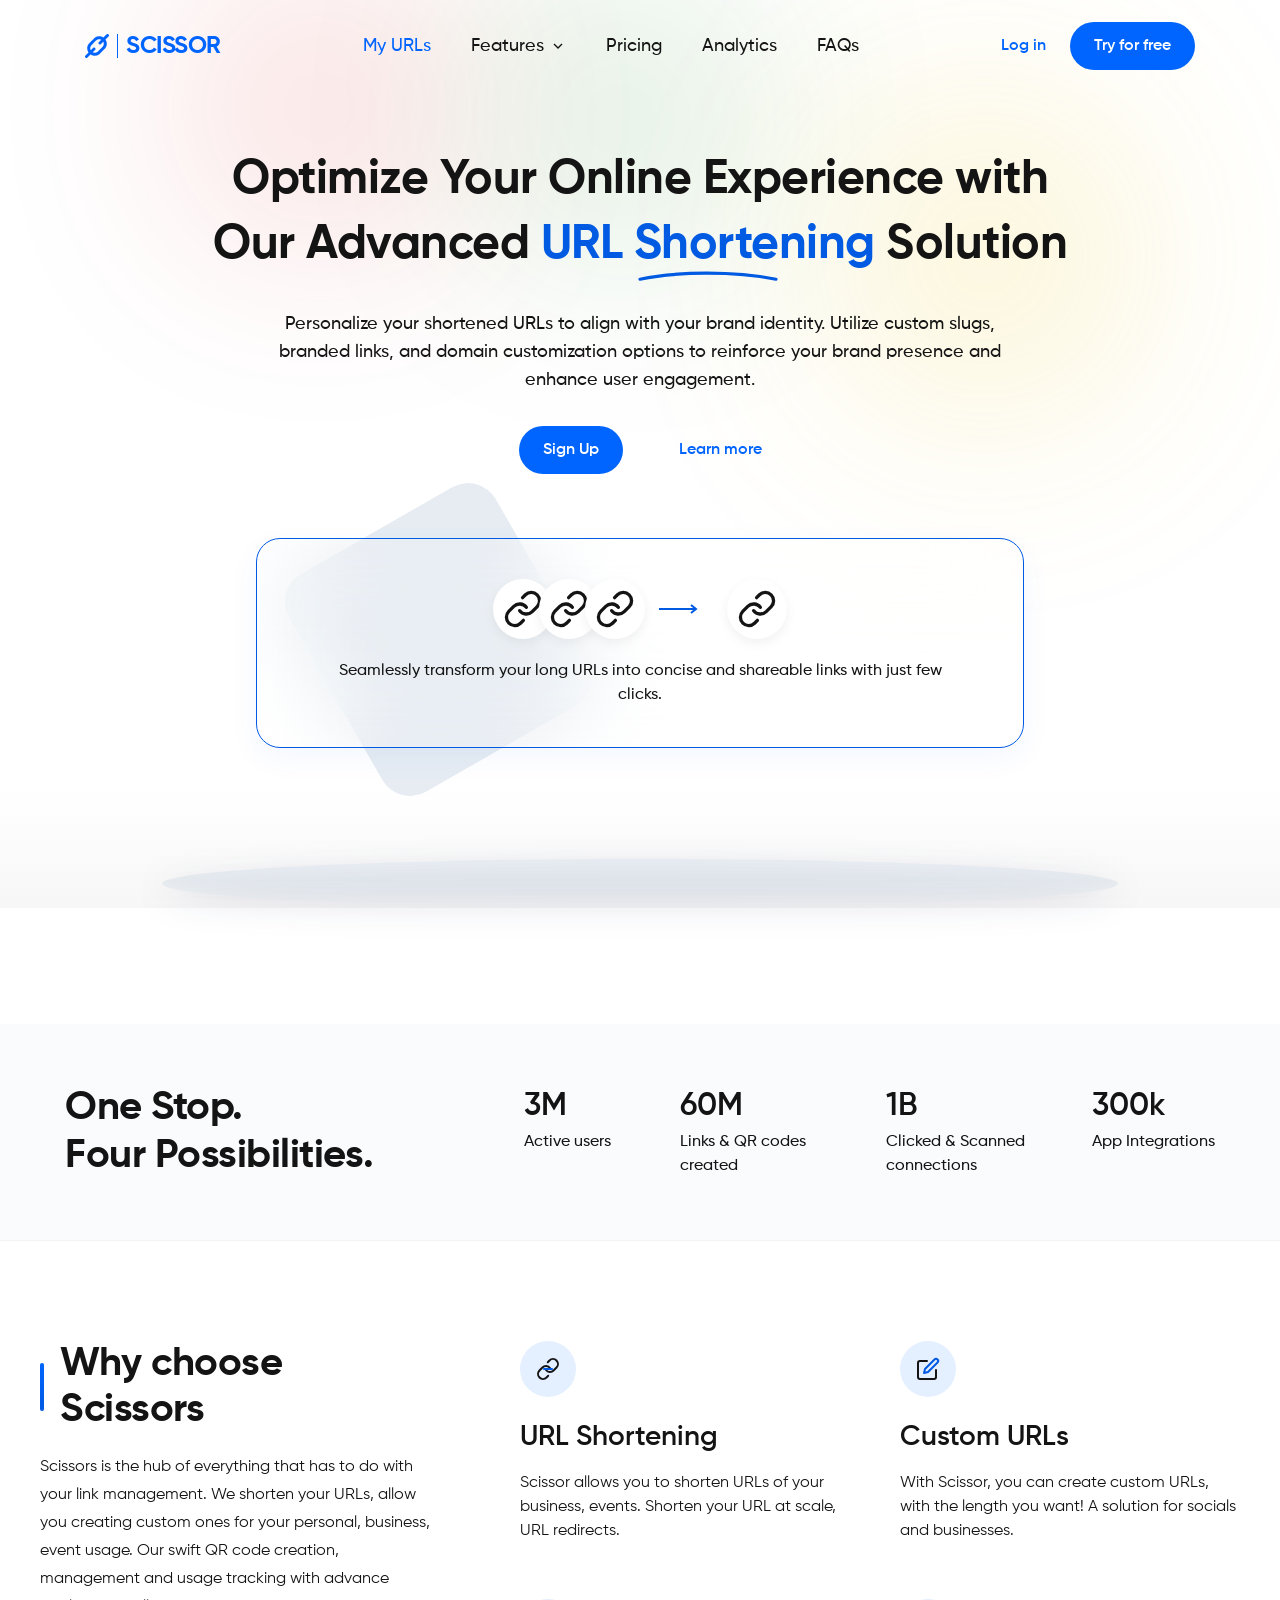
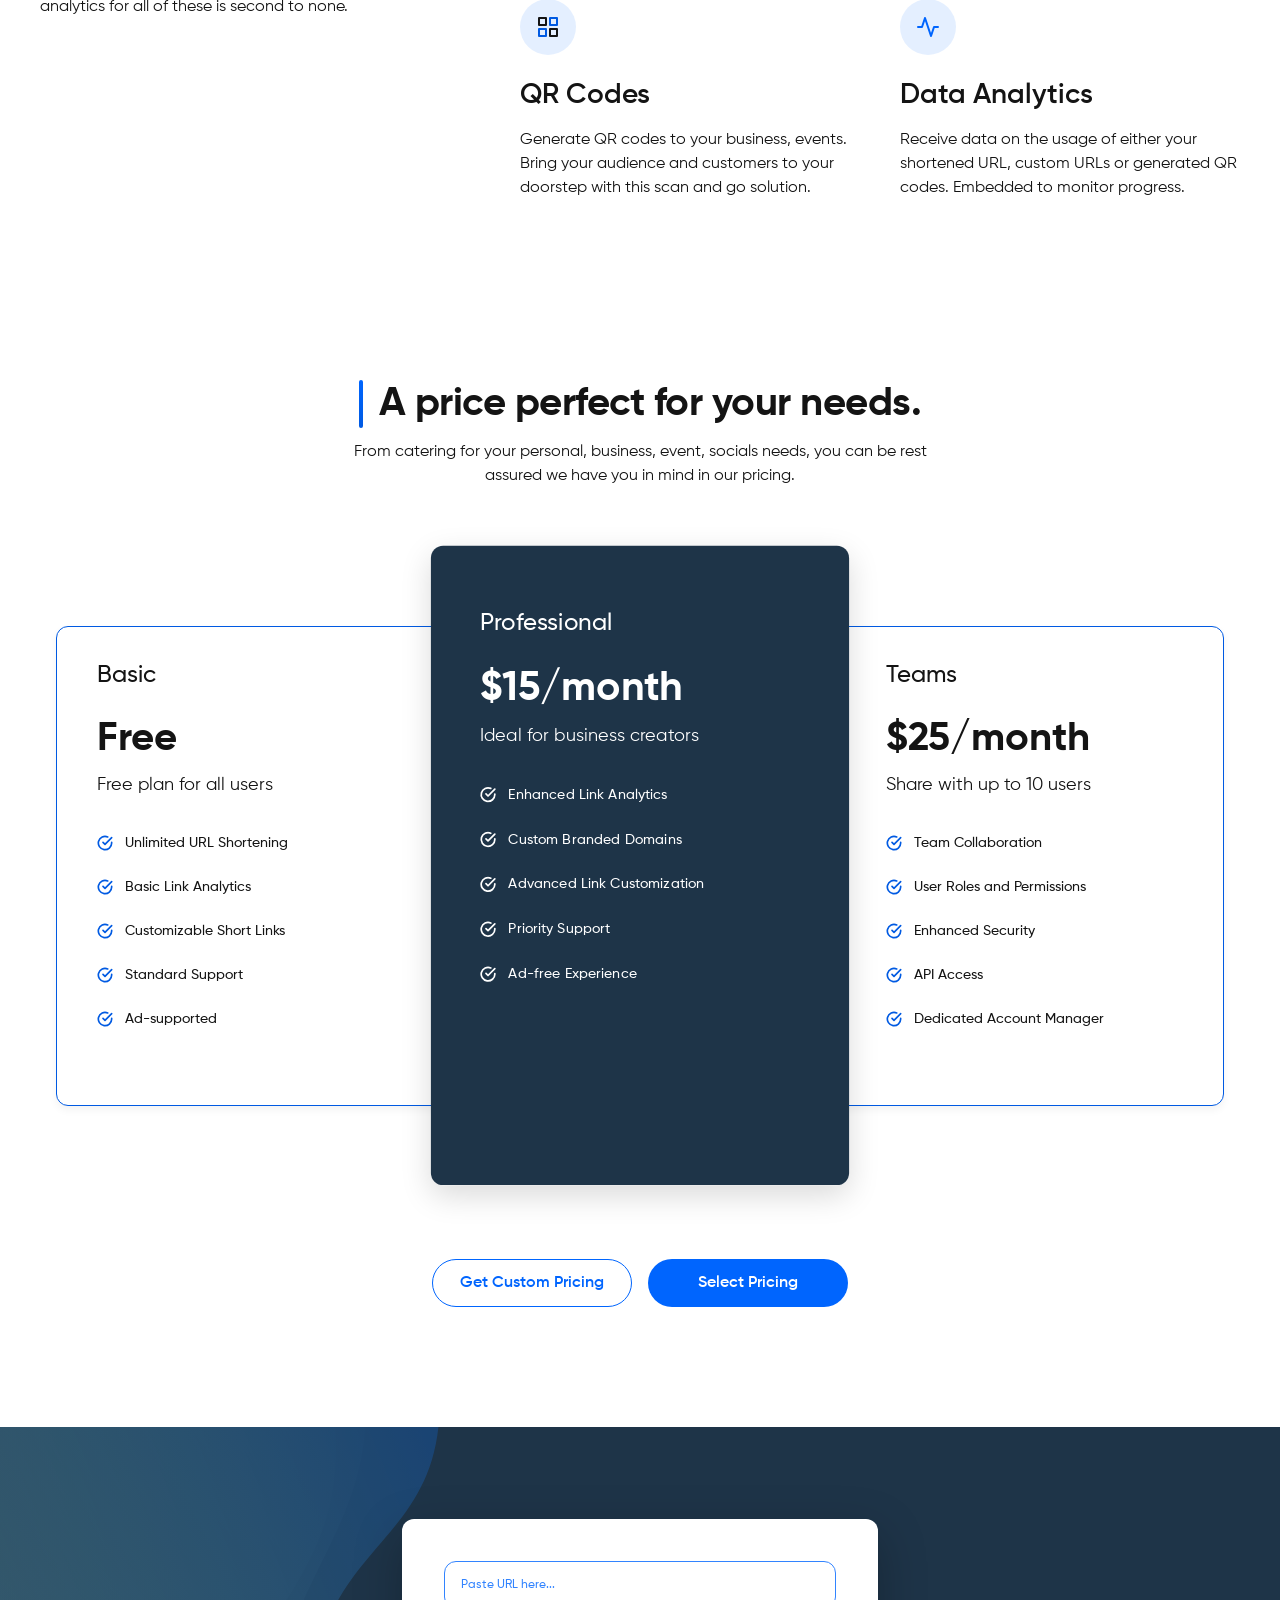
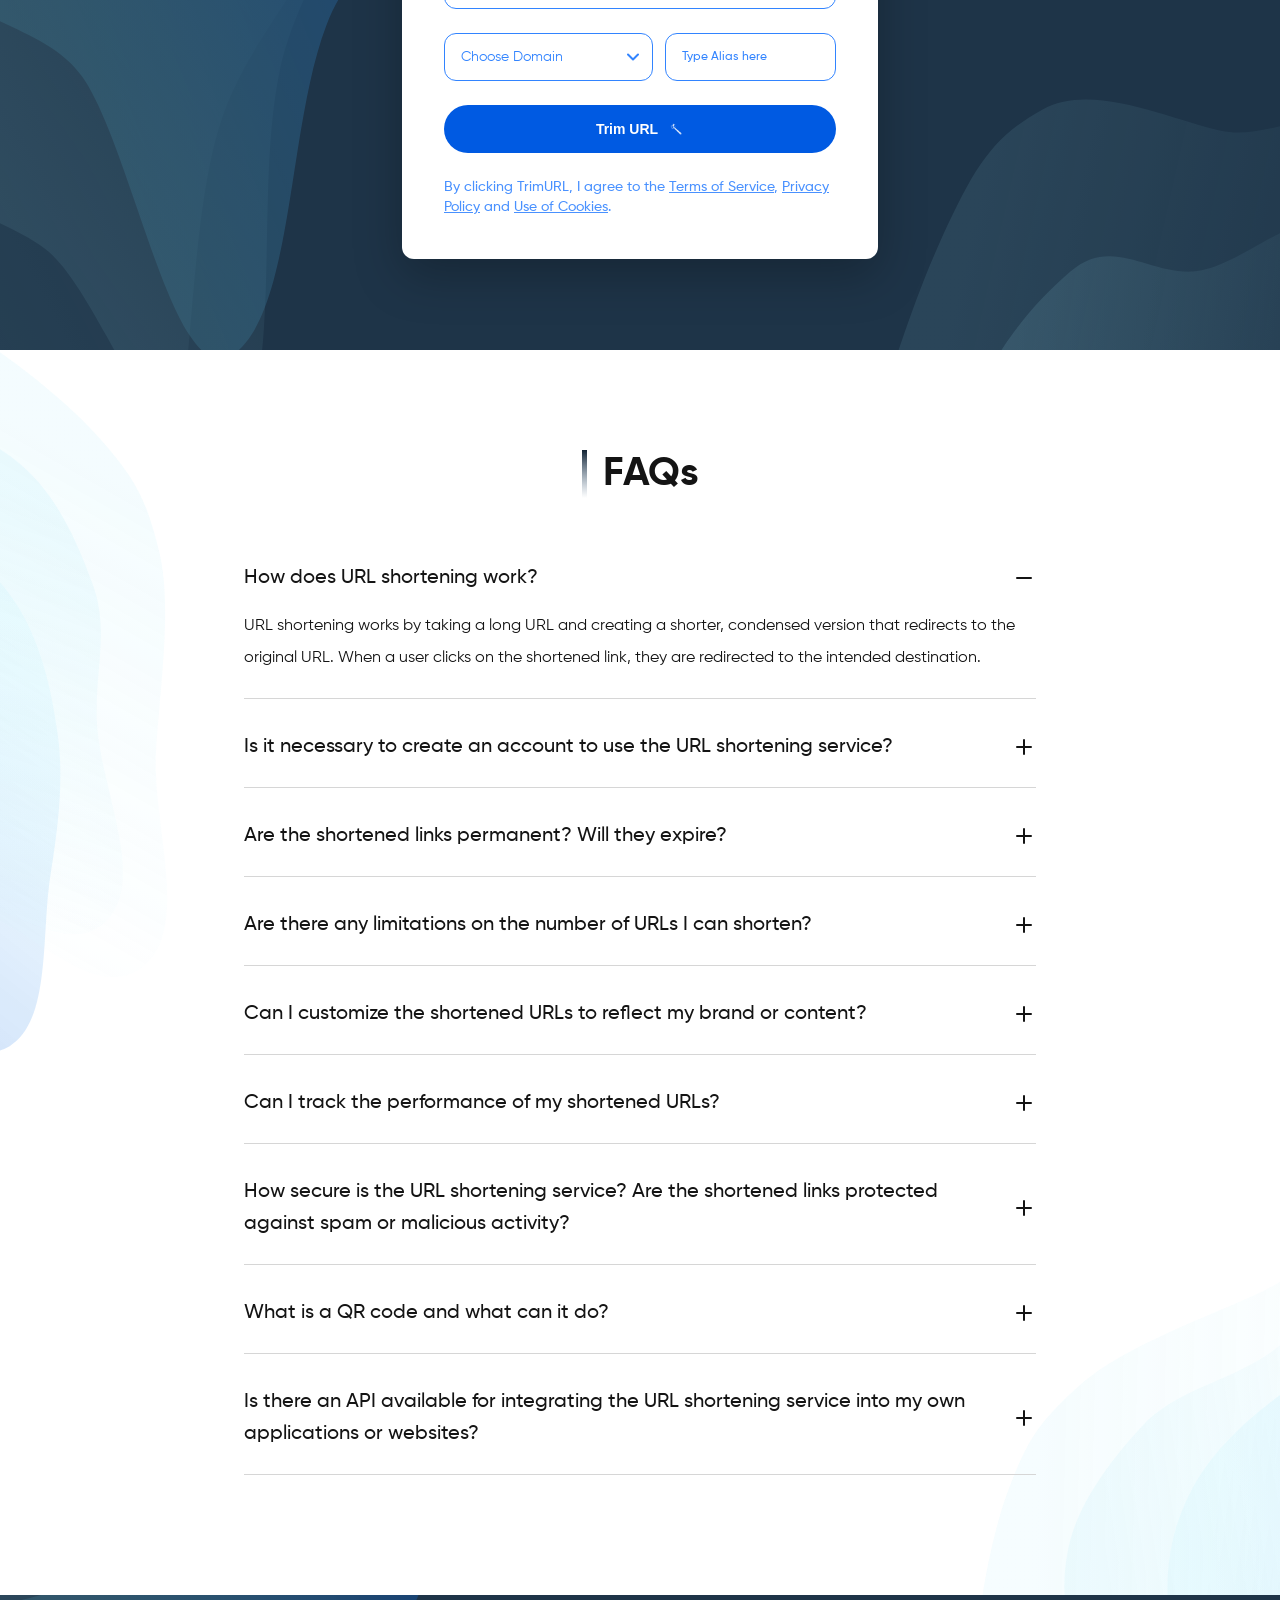
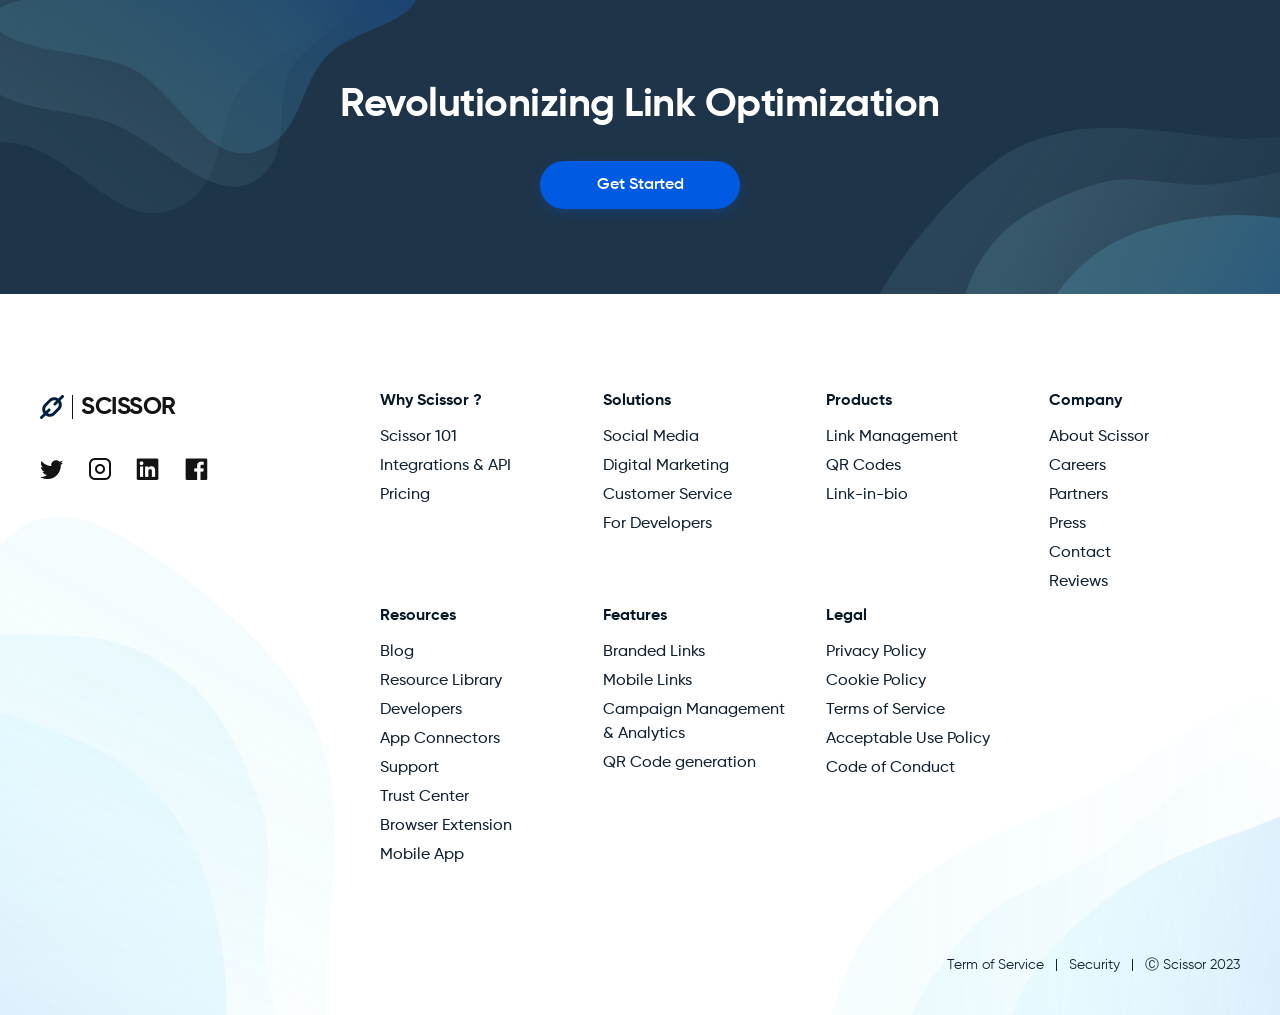
==== school_of_engineering/fullstack_Ai/monthTwo/Assessment/scissors-landing-page/index.html @ cbabef8a "feat(header): replace header logo svg with header-logo.png asset" ====
<!DOCTYPE html>
<html lang="en">
<head>
    <meta charset="UTF-8">
    <meta name="viewport" content="width=device-width, initial-scale=1.0">
    <title>Scissor - URL Shortening Solution</title>
    <link rel="stylesheet" href="style.css">
</head>
<body>

    <!-- Hero Section -->
    <section class="hero-section">
        <!-- Aurora Background Glows -->
        <div class="aurora-container" aria-hidden="true">
            <div class="aurora-glow aurora-red"></div>
            <div class="aurora-glow aurora-green"></div>
            <div class="aurora-glow aurora-yellow"></div>
        </div>

        <!-- Header / Navigation -->
        <header class="navbar">
            <a href="#" class="logo">
                <img src="assets/image/hero/header-logo.png" alt="Scissor logo" class="header-logo-img" width="24" height="24">
                <span class="logo-divider"></span>
                <span class="logo-text">SCISSOR</span>
            </a>

            <nav class="nav-links">
                <ul>
                    <li><a href="#urls" class="active">My URLs</a></li>
                    <li>
                        <a href="#features" class="has-dropdown">
                            Features
                            <svg class="chevron-icon" width="16" height="16" viewBox="0 0 24 24" fill="none" stroke="currentColor" stroke-width="2">
                                <polyline points="6 9 12 15 18 9"></polyline>
                            </svg>
                        </a>
                    </li>
                    <li><a href="#pricing">Pricing</a></li>
                    <li><a href="#analytics">Analytics</a></li>
                    <li><a href="#faqs">FAQs</a></li>
                </ul>
            </nav>

            <div class="auth-buttons">
                <a href="#" class="login-btn">Log in</a>
                <a href="#" class="btn primary-btn">Try for free</a>
            </div>
        </header>

        <!-- Main Hero Intro -->
        <div class="hero-content">
            <h1 class="hero-title">
                Optimize Your Online Experience with Our Advanced <span class="highlight-text">URL Shortening<svg class="underline-vector" viewBox="0 0 174 20" fill="none"><path d="M2 14C50 4 120 4 172 14" stroke="#005AE2" stroke-width="4" stroke-linecap="round"/></svg></span> Solution
            </h1>
            
            <p class="hero-description">
                Personalize your shortened URLs to align with your brand identity. Utilize custom slugs, branded links, and domain customization options to reinforce your brand presence and enhance user engagement.
            </p>

            <div class="hero-actions">
                <a href="#" class="btn primary-btn">Sign Up</a>
                <a href="#" class="link-btn">Learn more</a>
            </div>
        </div>

        <!-- Hero Graphic & Glass Card Container -->
        <div class="hero-visual-wrapper">
            <!-- Decorative Back Vector -->
            <div class="hero-vector-bg" aria-hidden="true"></div>

            <!-- Glassmorphism Card (Frame 29546) -->
            <div class="glass-card">
                <div class="card-chain-visual">
                    <!-- Overlapping Chain Links -->
                    <div class="link-icons-group">
                        <span class="link-icon">
                            <svg width="40" height="40" viewBox="0 0 24 24" fill="none" stroke="#141414" stroke-width="2" stroke-linecap="round" stroke-linejoin="round">
                                <path d="M10 13a5 5 0 0 0 7.54.54l3-3a5 5 0 0 0-7.07-7.07l-1.72 1.71"></path>
                                <path d="M14 11a5 5 0 0 0-7.54-.54l-3 3a5 5 0 0 0 7.07 7.07l1.71-1.71"></path>
                            </svg>
                        </span>
                        <span class="link-icon">
                            <svg width="40" height="40" viewBox="0 0 24 24" fill="none" stroke="#141414" stroke-width="2" stroke-linecap="round" stroke-linejoin="round">
                                <path d="M10 13a5 5 0 0 0 7.54.54l3-3a5 5 0 0 0-7.07-7.07l-1.72 1.71"></path>
                                <path d="M14 11a5 5 0 0 0-7.54-.54l-3 3a5 5 0 0 0 7.07 7.07l1.71-1.71"></path>
                            </svg>
                        </span>
                        <span class="link-icon">
                            <svg width="40" height="40" viewBox="0 0 24 24" fill="none" stroke="#141414" stroke-width="2" stroke-linecap="round" stroke-linejoin="round">
                                <path d="M10 13a5 5 0 0 0 7.54.54l3-3a5 5 0 0 0-7.07-7.07l-1.72 1.71"></path>
                                <path d="M14 11a5 5 0 0 0-7.54-.54l-3 3a5 5 0 0 0 7.07 7.07l1.71-1.71"></path>
                            </svg>
                        </span>
                    </div>

                    <!-- Transformation Line (Line 7) -->
                    <div class="chain-arrow">
                        <svg width="40" height="12" viewBox="0 0 40 12" fill="none">
                            <line x1="0" y1="6" x2="36" y2="6" stroke="#005AE2" stroke-width="2"/>
                            <polyline points="32 2 37 6 32 10" stroke="#005AE2" stroke-width="2" fill="none"/>
                        </svg>
                    </div>

                    <!-- Result Short Link -->
                    <span class="link-icon link-icon-end">
                        <svg width="40" height="40" viewBox="0 0 24 24" fill="none" stroke="#141414" stroke-width="2" stroke-linecap="round" stroke-linejoin="round">
                            <path d="M10 13a5 5 0 0 0 7.54.54l3-3a5 5 0 0 0-7.07-7.07l-1.72 1.71"></path>
                            <path d="M14 11a5 5 0 0 0-7.54-.54l-3 3a5 5 0 0 0 7.07 7.07l1.71-1.71"></path>
                        </svg>
                    </span>
                </div>

                <p class="glass-card-caption">
                    Seamlessly transform your long URLs into concise and shareable links with just few clicks.
                </p>
            </div>

            <!-- Pedestal / Shadow Base (Group 3 / Rectangle 9 & Ellipse 1) -->
            <div class="hero-pedestal">
                <div class="pedestal-ellipse"></div>
            </div>
        </div>
    </section>

    <!-- Stats / Possibilities Section -->
    <section class="stats-section">
        <div class="stats-container">
            <div class="stats-heading">
                <h2>One Stop.<br>Four <span class="highlight-possibilities">Possibilities</span>.</h2>
            </div>

            <div class="stats-grid">
                <div class="stat-item">
                    <span class="stat-number">3M</span>
                    <span class="stat-label">Active users</span>
                </div>
                <div class="stat-item">
                    <span class="stat-number">60M</span>
                    <span class="stat-label">Links & QR codes created</span>
                </div>
                <div class="stat-item">
                    <span class="stat-number">1B</span>
                    <span class="stat-label">Clicked & Scanned connections</span>
                </div>
                <div class="stat-item">
                    <span class="stat-number">300k</span>
                    <span class="stat-label">App Integrations</span>
                </div>
            </div>
        </div>
    </section>

    <!-- Why Choose Scissors Section -->
    <section class="why-section" id="features">
        <div class="why-container">
            <!-- Left Info Column -->
            <div class="why-intro">
                <div class="why-title-wrapper">
                    <div class="accent-line" aria-hidden="true"></div>
                    <h2>Why choose <span class="highlight-scissor">Scissors</span></h2>
                </div>
                <p class="why-description">
                    Scissors is the hub of everything that has to do with your link management. We shorten your URLs, allow you creating custom ones for your personal, business, event usage. Our swift QR code creation, management and usage tracking with advance analytics for all of these is second to none.
                </p>
            </div>

            <!-- Right Features Grid (2x2) -->
            <div class="features-grid">
                <!-- Feature 1: URL Shortening -->
                <div class="feature-card">
                    <div class="feature-icon-bubble">
                        <svg width="24" height="24" viewBox="0 0 24 24" fill="none" stroke="currentColor" stroke-width="2" stroke-linecap="round" stroke-linejoin="round">
                            <path d="M10 13a5 5 0 0 0 7.54.54l3-3a5 5 0 0 0-7.07-7.07l-1.72 1.71" stroke="#141414"></path>
                            <path d="M14 11a5 5 0 0 0-7.54-.54l-3 3a5 5 0 0 0 7.07 7.07l1.71-1.71" stroke="#141414"></path>
                            <line x1="8" y1="12" x2="16" y2="12" stroke="#005AE2"></line>
                        </svg>
                    </div>
                    <h3>URL Shortening</h3>
                    <p>Scissor allows you to shorten URLs of your business, events. Shorten your URL at scale, URL redirects.</p>
                </div>

                <!-- Feature 2: Custom URLs -->
                <div class="feature-card">
                    <div class="feature-icon-bubble">
                        <svg width="24" height="24" viewBox="0 0 24 24" fill="none" stroke="currentColor" stroke-width="2" stroke-linecap="round" stroke-linejoin="round">
                            <path d="M11 4H4a2 2 0 0 0-2 2v14a2 2 0 0 0 2 2h14a2 2 0 0 0 2-2v-7" stroke="#141414"></path>
                            <path d="M18.5 2.5a2.121 2.121 0 0 1 3 3L12 15l-4 1 1-4 9.5-9.5z" stroke="#005AE2"></path>
                        </svg>
                    </div>
                    <h3>Custom URLs</h3>
                    <p>With Scissor, you can create custom URLs, with the length you want! A solution for socials and businesses.</p>
                </div>

                <!-- Feature 3: QR Codes -->
                <div class="feature-card">
                    <div class="feature-icon-bubble">
                        <svg width="24" height="24" viewBox="0 0 24 24" fill="none" stroke-width="2" stroke-linecap="round" stroke-linejoin="round">
                            <rect x="3" y="3" width="7" height="7" stroke="#141414"></rect>
                            <rect x="14" y="3" width="7" height="7" stroke="#005AE2"></rect>
                            <rect x="14" y="14" width="7" height="7" stroke="#141414"></rect>
                            <rect x="3" y="14" width="7" height="7" stroke="#005AE2"></rect>
                        </svg>
                    </div>
                    <h3>QR Codes</h3>
                    <p>Generate QR codes to your business, events. Bring your audience and customers to your doorstep with this scan and go solution.</p>
                </div>

                <!-- Feature 4: Data Analytics -->
                <div class="feature-card">
                    <div class="feature-icon-bubble">
                        <svg width="24" height="24" viewBox="0 0 24 24" fill="none" stroke="#0065FE" stroke-width="2" stroke-linecap="round" stroke-linejoin="round">
                            <polyline points="22 12 18 12 15 21 9 3 6 12 2 12"></polyline>
                        </svg>
                    </div>
                    <h3>Data Analytics</h3>
                    <p>Receive data on the usage of either your shortened URL, custom URLs or generated QR codes. Embedded to monitor progress.</p>
                </div>
            </div>
        </div>
    </section>

    <!-- Pricing Section -->
    <section class="pricing-section" id="pricing">
        <div class="pricing-header">
            <div class="pricing-title-wrapper">
                <div class="accent-line" aria-hidden="true"></div>
                <h2>A price perfect for your needs.</h2>
            </div>
            <p class="pricing-subtitle">
                From catering for your personal, business, event, socials needs, you can be rest assured we have you in mind in our pricing.
            </p>
        </div>

        <div class="pricing-cards-container">
            <!-- Card 1: Basic -->
            <div class="pricing-card card-basic">
                <h3 class="plan-name">Basic</h3>
                <div class="plan-pricing">
                    <span class="plan-price">Free</span>
                    <span class="plan-target">Free plan for all users</span>
                </div>
                <ul class="plan-features">
                    <li>
                        <svg class="check-icon" width="16" height="16" viewBox="0 0 24 24" fill="none" stroke="#005AE2" stroke-width="2.5" stroke-linecap="round" stroke-linejoin="round"><path d="M22 11.08V12a10 10 0 1 1-5.93-9.14"></path><polyline points="22 4 12 14.01 9 11.01"></polyline></svg>
                        <span>Unlimited URL Shortening</span>
                    </li>
                    <li>
                        <svg class="check-icon" width="16" height="16" viewBox="0 0 24 24" fill="none" stroke="#005AE2" stroke-width="2.5" stroke-linecap="round" stroke-linejoin="round"><path d="M22 11.08V12a10 10 0 1 1-5.93-9.14"></path><polyline points="22 4 12 14.01 9 11.01"></polyline></svg>
                        <span>Basic Link Analytics</span>
                    </li>
                    <li>
                        <svg class="check-icon" width="16" height="16" viewBox="0 0 24 24" fill="none" stroke="#005AE2" stroke-width="2.5" stroke-linecap="round" stroke-linejoin="round"><path d="M22 11.08V12a10 10 0 1 1-5.93-9.14"></path><polyline points="22 4 12 14.01 9 11.01"></polyline></svg>
                        <span>Customizable Short Links</span>
                    </li>
                    <li>
                        <svg class="check-icon" width="16" height="16" viewBox="0 0 24 24" fill="none" stroke="#005AE2" stroke-width="2.5" stroke-linecap="round" stroke-linejoin="round"><path d="M22 11.08V12a10 10 0 1 1-5.93-9.14"></path><polyline points="22 4 12 14.01 9 11.01"></polyline></svg>
                        <span>Standard Support</span>
                    </li>
                    <li>
                        <svg class="check-icon" width="16" height="16" viewBox="0 0 24 24" fill="none" stroke="#005AE2" stroke-width="2.5" stroke-linecap="round" stroke-linejoin="round"><path d="M22 11.08V12a10 10 0 1 1-5.93-9.14"></path><polyline points="22 4 12 14.01 9 11.01"></polyline></svg>
                        <span>Ad-supported</span>
                    </li>
                </ul>
            </div>

            <!-- Card 2: Professional (Featured / Elevated) -->
            <div class="pricing-card card-pro featured">
                <h3 class="plan-name">Professional</h3>
                <div class="plan-pricing">
                    <span class="plan-price">$15/month</span>
                    <span class="plan-target">Ideal for business creators</span>
                </div>
                <ul class="plan-features">
                    <li>
                        <svg class="check-icon" width="16" height="16" viewBox="0 0 24 24" fill="none" stroke="#FFFFFF" stroke-width="2.5" stroke-linecap="round" stroke-linejoin="round"><path d="M22 11.08V12a10 10 0 1 1-5.93-9.14"></path><polyline points="22 4 12 14.01 9 11.01"></polyline></svg>
                        <span>Enhanced Link Analytics</span>
                    </li>
                    <li>
                        <svg class="check-icon" width="16" height="16" viewBox="0 0 24 24" fill="none" stroke="#FFFFFF" stroke-width="2.5" stroke-linecap="round" stroke-linejoin="round"><path d="M22 11.08V12a10 10 0 1 1-5.93-9.14"></path><polyline points="22 4 12 14.01 9 11.01"></polyline></svg>
                        <span>Custom Branded Domains</span>
                    </li>
                    <li>
                        <svg class="check-icon" width="16" height="16" viewBox="0 0 24 24" fill="none" stroke="#FFFFFF" stroke-width="2.5" stroke-linecap="round" stroke-linejoin="round"><path d="M22 11.08V12a10 10 0 1 1-5.93-9.14"></path><polyline points="22 4 12 14.01 9 11.01"></polyline></svg>
                        <span>Advanced Link Customization</span>
                    </li>
                    <li>
                        <svg class="check-icon" width="16" height="16" viewBox="0 0 24 24" fill="none" stroke="#FFFFFF" stroke-width="2.5" stroke-linecap="round" stroke-linejoin="round"><path d="M22 11.08V12a10 10 0 1 1-5.93-9.14"></path><polyline points="22 4 12 14.01 9 11.01"></polyline></svg>
                        <span>Priority Support</span>
                    </li>
                    <li>
                        <svg class="check-icon" width="16" height="16" viewBox="0 0 24 24" fill="none" stroke="#FFFFFF" stroke-width="2.5" stroke-linecap="round" stroke-linejoin="round"><path d="M22 11.08V12a10 10 0 1 1-5.93-9.14"></path><polyline points="22 4 12 14.01 9 11.01"></polyline></svg>
                        <span>Ad-free Experience</span>
                    </li>
                </ul>
            </div>

            <!-- Card 3: Teams -->
            <div class="pricing-card card-teams">
                <h3 class="plan-name">Teams</h3>
                <div class="plan-pricing">
                    <span class="plan-price">$25/month</span>
                    <span class="plan-target">Share with up to 10 users</span>
                </div>
                <ul class="plan-features">
                    <li>
                        <svg class="check-icon" width="16" height="16" viewBox="0 0 24 24" fill="none" stroke="#005AE2" stroke-width="2.5" stroke-linecap="round" stroke-linejoin="round"><path d="M22 11.08V12a10 10 0 1 1-5.93-9.14"></path><polyline points="22 4 12 14.01 9 11.01"></polyline></svg>
                        <span>Team Collaboration</span>
                    </li>
                    <li>
                        <svg class="check-icon" width="16" height="16" viewBox="0 0 24 24" fill="none" stroke="#005AE2" stroke-width="2.5" stroke-linecap="round" stroke-linejoin="round"><path d="M22 11.08V12a10 10 0 1 1-5.93-9.14"></path><polyline points="22 4 12 14.01 9 11.01"></polyline></svg>
                        <span>User Roles and Permissions</span>
                    </li>
                    <li>
                        <svg class="check-icon" width="16" height="16" viewBox="0 0 24 24" fill="none" stroke="#005AE2" stroke-width="2.5" stroke-linecap="round" stroke-linejoin="round"><path d="M22 11.08V12a10 10 0 1 1-5.93-9.14"></path><polyline points="22 4 12 14.01 9 11.01"></polyline></svg>
                        <span>Enhanced Security</span>
                    </li>
                    <li>
                        <svg class="check-icon" width="16" height="16" viewBox="0 0 24 24" fill="none" stroke="#005AE2" stroke-width="2.5" stroke-linecap="round" stroke-linejoin="round"><path d="M22 11.08V12a10 10 0 1 1-5.93-9.14"></path><polyline points="22 4 12 14.01 9 11.01"></polyline></svg>
                        <span>API Access</span>
                    </li>
                    <li>
                        <svg class="check-icon" width="16" height="16" viewBox="0 0 24 24" fill="none" stroke="#005AE2" stroke-width="2.5" stroke-linecap="round" stroke-linejoin="round"><path d="M22 11.08V12a10 10 0 1 1-5.93-9.14"></path><polyline points="22 4 12 14.01 9 11.01"></polyline></svg>
                        <span>Dedicated Account Manager</span>
                    </li>
                </ul>
            </div>
        </div>

        <!-- Bottom Actions -->
        <div class="pricing-actions">
            <a href="#" class="btn btn-outline">Get Custom Pricing</a>
            <a href="#" class="btn primary-btn">Select Pricing</a>
        </div>
    </section>

    <!-- Trim URL Form Section -->
    <section class="trim-section" id="urls">
        <!-- Ambient Background Wave SVGs -->
        <img src="assets/image/trimUrl/trim-left.svg" alt="" class="trim-wave-left" aria-hidden="true">
        <img src="assets/image/trimUrl/trim-right.svg" alt="" class="trim-wave-right" aria-hidden="true">

        <div class="trim-card">
            <form class="trim-form" onsubmit="event.preventDefault();">
                <!-- URL Input -->
                <div class="form-group">
                    <input type="url" class="form-control" placeholder="Paste URL here..." required>
                </div>

                <!-- Domain & Alias Row -->
                <div class="form-row">
                    <div class="form-group select-group">
                        <select class="form-control form-select">
                            <option value="" disabled selected>Choose Domain</option>
                            <option value="scissor.ly">scissor.ly</option>
                            <option value="custom">Custom Domain</option>
                        </select>
                        <svg class="select-chevron" width="12" height="8" viewBox="0 0 12 8" fill="none">
                            <path d="M1 1.5L6 6.5L11 1.5" stroke="#3284FF" stroke-width="2" stroke-linecap="round" stroke-linejoin="round"/>
                        </svg>
                    </div>

                    <div class="form-group alias-group">
                        <input type="text" class="form-control" placeholder="Type Alias here">
                    </div>
                </div>

                <!-- Submit Button -->
                <button type="submit" class="btn primary-btn btn-trim">
                    <span>Trim URL</span>
                    <img src="assets/image/trimUrl/magic wand.png" alt="" class="magic-wand-img" width="16" height="16">
                </button>

                <!-- Disclaimer Text -->
                <p class="trim-disclaimer">
                    By clicking TrimURL, I agree to the <a href="#">Terms of Service</a>, <a href="#">Privacy Policy</a> and <a href="#">Use of Cookies</a>.
                </p>
            </form>
        </div>
    </section>

    <!-- FAQs Section -->
    <section class="faqs-section" id="faqs">
        <!-- Wave SVGs -->
        <img src="assets/image/faq/top-left.svg" alt="" class="faqs-wave-top-left" aria-hidden="true">
        <img src="assets/image/faq/bottom-right.svg" alt="" class="faqs-wave-bottom-right" aria-hidden="true">

        <div class="faqs-container">
            <!-- Header -->
            <div class="faqs-header">
                <img src="assets/image/faq/line.svg" alt="" class="faq-accent-line" width="5" height="48" aria-hidden="true">
                <h2>FAQs</h2>
            </div>

            <!-- Accordion List using Native HTML details & summary -->
            <div class="faqs-accordion">
                <!-- FAQ 1 (Open by default as in Figma) -->
                <details class="faq-item" open>
                    <summary class="faq-question">
                        <span>How does URL shortening work?</span>
                        <span class="faq-icon" aria-hidden="true"></span>
                    </summary>
                    <div class="faq-answer">
                        <p>URL shortening works by taking a long URL and creating a shorter, condensed version that redirects to the original URL. When a user clicks on the shortened link, they are redirected to the intended destination.</p>
                    </div>
                </details>

                <!-- FAQ 2 -->
                <details class="faq-item">
                    <summary class="faq-question">
                        <span>Is it necessary to create an account to use the URL shortening service?</span>
                        <span class="faq-icon" aria-hidden="true"></span>
                    </summary>
                    <div class="faq-answer">
                        <p>No, basic URL shortening is available without an account. However, creating a free account unlocks custom links, QR code generation, and analytics tracking.</p>
                    </div>
                </details>

                <!-- FAQ 3 -->
                <details class="faq-item">
                    <summary class="faq-question">
                        <span>Are the shortened links permanent? Will they expire?</span>
                        <span class="faq-icon" aria-hidden="true"></span>
                    </summary>
                    <div class="faq-answer">
                        <p>Shortened links created with Scissor are permanent and will not expire as long as they comply with our terms of service.</p>
                    </div>
                </details>

                <!-- FAQ 4 -->
                <details class="faq-item">
                    <summary class="faq-question">
                        <span>Are there any limitations on the number of URLs I can shorten?</span>
                        <span class="faq-icon" aria-hidden="true"></span>
                    </summary>
                    <div class="faq-answer">
                        <p>Free accounts can shorten an unlimited number of basic URLs. Advanced features like custom domain links and bulk generation vary by plan.</p>
                    </div>
                </details>

                <!-- FAQ 5 -->
                <details class="faq-item">
                    <summary class="faq-question">
                        <span>Can I customize the shortened URLs to reflect my brand or content?</span>
                        <span class="faq-icon" aria-hidden="true"></span>
                    </summary>
                    <div class="faq-answer">
                        <p>Yes! You can customize your URL slugs (e.g., scissor.ly/my-brand) and even connect your custom branded domains.</p>
                    </div>
                </details>

                <!-- FAQ 6 -->
                <details class="faq-item">
                    <summary class="faq-question">
                        <span>Can I track the performance of my shortened URLs?</span>
                        <span class="faq-icon" aria-hidden="true"></span>
                    </summary>
                    <div class="faq-answer">
                        <p>Yes, Scissor provides detailed analytics including total clicks, geographic location, referrers, and device types.</p>
                    </div>
                </details>

                <!-- FAQ 7 -->
                <details class="faq-item">
                    <summary class="faq-question">
                        <span>How secure is the URL shortening service? Are the shortened links protected against spam or malicious activity?</span>
                        <span class="faq-icon" aria-hidden="true"></span>
                    </summary>
                    <div class="faq-answer">
                        <p>We use real-time security scanning and encrypted SSL routing to protect users against malware, phishing, and spammy links.</p>
                    </div>
                </details>

                <!-- FAQ 8 -->
                <details class="faq-item">
                    <summary class="faq-question">
                        <span>What is a QR code and what can it do?</span>
                        <span class="faq-icon" aria-hidden="true"></span>
                    </summary>
                    <div class="faq-answer">
                        <p>A QR code is a two-dimensional scannable barcode that instantly directs smartphone cameras to your shortened URL, digital menu, or business profile.</p>
                    </div>
                </details>

                <!-- FAQ 9 -->
                <details class="faq-item">
                    <summary class="faq-question">
                        <span>Is there an API available for integrating the URL shortening service into my own applications or websites?</span>
                        <span class="faq-icon" aria-hidden="true"></span>
                    </summary>
                    <div class="faq-answer">
                        <p>Yes, our robust REST API lets you shorten URLs, generate QR codes, and fetch analytics programmatically from your own applications.</p>
                    </div>
                </details>
            </div>
        </div>
    </section>

    <!-- Revolutionizing Link Optimization CTA Banner -->
    <section class="cta-section">
        <!-- Ambient Background Wave SVGs -->
        <img src="assets/image/cta/waves-left.svg" alt="" class="cta-waves-left" aria-hidden="true">
        <img src="assets/image/cta/waves-right.svg" alt="" class="cta-waves-right" aria-hidden="true">

        <div class="cta-content">
            <h2 class="cta-title">Revolutionizing Link Optimization</h2>
            <a href="#" class="btn primary-btn btn-cta">Get Started</a>
        </div>
    </section>

    <!-- Footer Section -->
    <footer class="footer">
        <!-- Ambient Decorative Glows -->
        <img src="assets/image/footer/footer-glow-left.svg" alt="" class="footer-glow-left-svg" aria-hidden="true">
        <img src="assets/image/footer/footer-glow-right.svg" alt="" class="footer-glow-right-svg" aria-hidden="true">

        <div class="footer-container">
            <!-- Left Socials -->
            <div class="footer-brand">
                <a href="#" class="logo footer-logo">
                    <img src="assets/image/footer/Vector.png" alt="Scissor icon" class="footer-logo-img" width="24" height="24">
                    <span class="logo-divider dark-divider"></span>
                    <span class="logo-text dark-text">SCISSOR</span>
                </a>

                <div class="footer-socials">
                    <!-- Twitter / X -->
                    <a href="#" aria-label="Twitter" class="social-link">
                        <img src="assets/image/footer/i.fi-social-twitter.png" alt="Twitter" width="24" height="24">
                    </a>
                    <!-- Instagram -->
                    <a href="#" aria-label="Instagram" class="social-link">
                        <img src="assets/image/footer/svg.feather.png" alt="Instagram" width="24" height="24">
                    </a>
                    <!-- LinkedIn -->
                    <a href="#" aria-label="LinkedIn" class="social-link">
                        <img src="assets/image/footer/i.fi-social-linkedin.png" alt="LinkedIn" width="24" height="24">
                    </a>
                    <!-- Facebook -->
                    <a href="#" aria-label="Facebook" class="social-link">
                        <img src="assets/image/footer/i.fi-social-facebook.png" alt="Facebook" width="24" height="24">
                    </a>
                </div>
            </div>

            <!-- Links Grid -->
            <div class="footer-links-grid">
                <!-- Row 1, Col 1: Why Scissor? -->
                <div class="footer-group footer-group-why">
                    <h4 class="footer-heading">Why Scissor ?</h4>
                    <ul class="footer-list">
                        <li><a href="#">Scissor 101</a></li>
                        <li><a href="#">Integrations & API</a></li>
                        <li><a href="#">Pricing</a></li>
                    </ul>
                </div>

                <!-- Row 1, Col 2: Solutions -->
                <div class="footer-group footer-group-solutions">
                    <h4 class="footer-heading">Solutions</h4>
                    <ul class="footer-list">
                        <li><a href="#">Social Media</a></li>
                        <li><a href="#">Digital Marketing</a></li>
                        <li><a href="#">Customer Service</a></li>
                        <li><a href="#">For Developers</a></li>
                    </ul>
                </div>

                <!-- Row 1, Col 3: Products -->
                <div class="footer-group footer-group-products">
                    <h4 class="footer-heading">Products</h4>
                    <ul class="footer-list">
                        <li><a href="#">Link Management</a></li>
                        <li><a href="#">QR Codes</a></li>
                        <li><a href="#">Link-in-bio</a></li>
                    </ul>
                </div>

                <!-- Row 1, Col 4: Company -->
                <div class="footer-group footer-group-company">
                    <h4 class="footer-heading">Company</h4>
                    <ul class="footer-list">
                        <li><a href="#">About Scissor</a></li>
                        <li><a href="#">Careers</a></li>
                        <li><a href="#">Partners</a></li>
                        <li><a href="#">Press</a></li>
                        <li><a href="#">Contact</a></li>
                        <li><a href="#">Reviews</a></li>
                    </ul>
                </div>

                <!-- Row 2, Col 1: Resources (Aligned with Features & Legal) -->
                <div class="footer-group footer-group-resources">
                    <h4 class="footer-heading">Resources</h4>
                    <ul class="footer-list">
                        <li><a href="#">Blog</a></li>
                        <li><a href="#">Resource Library</a></li>
                        <li><a href="#">Developers</a></li>
                        <li><a href="#">App Connectors</a></li>
                        <li><a href="#">Support</a></li>
                        <li><a href="#">Trust Center</a></li>
                        <li><a href="#">Browser Extension</a></li>
                        <li><a href="#">Mobile App</a></li>
                    </ul>
                </div>

                <!-- Row 2, Col 2: Features (Aligned with Resources & Legal) -->
                <div class="footer-group footer-group-features">
                    <h4 class="footer-heading">Features</h4>
                    <ul class="footer-list">
                        <li><a href="#">Branded Links</a></li>
                        <li><a href="#">Mobile Links</a></li>
                        <li><a href="#">Campaign Management & Analytics</a></li>
                        <li><a href="#">QR Code generation</a></li>
                    </ul>
                </div>

                <!-- Row 2, Col 3: Legal (Aligned with Resources & Features) -->
                <div class="footer-group footer-group-legal">
                    <h4 class="footer-heading">Legal</h4>
                    <ul class="footer-list">
                        <li><a href="#">Privacy Policy</a></li>
                        <li><a href="#">Cookie Policy</a></li>
                        <li><a href="#">Terms of Service</a></li>
                        <li><a href="#">Acceptable Use Policy</a></li>
                        <li><a href="#">Code of Conduct</a></li>
                    </ul>
                </div>
            </div>
        </div>

        <!-- Bottom Copyright / Legal Bar -->
        <div class="footer-bottom">
            <div class="footer-bottom-content">
                <a href="#">Term of Service</a>
                <span class="bottom-separator" aria-hidden="true"></span>
                <a href="#">Security</a>
                <span class="bottom-separator" aria-hidden="true"></span>
                <span class="copyright-text">&#9400; Scissor 2023</span>
            </div>
        </div>
    </footer>

</body>
</html>
---- school_of_engineering/fullstack_Ai/monthTwo/Assessment/scissors-landing-page/style.css ----
/* Gilroy Font Faces */
@font-face {
    font-family: 'Gilroy';
    src: url('assets/fonts/Gilroy-Regular.ttf') format('truetype');
    font-weight: 400;
    font-style: normal;
    font-display: swap;
}

@font-face {
    font-family: 'Gilroy';
    src: url('assets/fonts/Gilroy-Medium.ttf') format('truetype');
    font-weight: 500;
    font-style: normal;
    font-display: swap;
}

@font-face {
    font-family: 'Gilroy';
    src: url('assets/fonts/Gilroy-SemiBold.ttf') format('truetype');
    font-weight: 600;
    font-style: normal;
    font-display: swap;
}

@font-face {
    font-family: 'Gilroy';
    src: url('assets/fonts/Gilroy-Bold.ttf') format('truetype');
    font-weight: 700;
    font-style: normal;
    font-display: swap;
}

/* Base */
*,
*::before,
*::after {
    margin: 0;
    padding: 0;
    box-sizing: border-box;
}

:root {
    --primary-300: #0065FE;
    --primary-400: #005AE2;
    --text-main: #141414;
    --neutral-white: #FFFFFF;
    --neutral-gray-bg: #F8F7F7;
    --vector-bg: #E2E9F0;
    --font-family: 'Gilroy', -apple-system, BlinkMacSystemFont, 'Segoe UI', Roboto, sans-serif;
}

body {
    font-family: var(--font-family);
    color: var(--text-main);
    background-color: var(--neutral-white);
    line-height: 1.5;
    -webkit-font-smoothing: antialiased;
    overflow-x: hidden;
}

a {
    text-decoration: none;
    color: inherit;
    transition: opacity 0.2s ease, color 0.2s ease;
}

/* Hero Section Container */
.hero-section {
    position: relative;
    width: 100%;
    min-height: 1024px;
    background: var(--neutral-white);
    overflow: hidden;
    display: flex;
    flex-direction: column;
    align-items: center;
}

/* Aurora Glow Backgrounds */
.aurora-container {
    position: absolute;
    width: 100%;
    max-width: 1200px;
    height: 405px;
    top: 0;
    left: 50%;
    transform: translateX(-50%);
    pointer-events: none;
    z-index: 0;
}

.aurora-glow {
    position: absolute;
    border-radius: 50%;
    filter: blur(120px);
    opacity: 0.25;
}

.aurora-red {
    width: 200px;
    height: 215px;
    left: 15%;
    top: 0;
    background: #D60505;
}

.aurora-green {
    width: 200px;
    height: 215px;
    left: 40%;
    top: 12px;
    background: #067808;
}

.aurora-yellow {
    width: 270px;
    height: 290px;
    right: 10%;
    top: 112px;
    background: #EAC81F;
}

/* Navbar */
.navbar {
    position: relative;
    z-index: 10;
    width: 100%;
    max-width: 1150px;
    height: 44px;
    margin-top: 24px;
    padding: 0 20px;
    display: flex;
    justify-content: space-between;
    align-items: center;
}

/* Logo */
.logo {
    display: flex;
    align-items: center;
    gap: 8px;
}

.header-logo-img {
    width: 24px;
    height: 24px;
    object-fit: contain;
    display: block;
}

.logo-divider {
    width: 1px;
    height: 24px;
    background-color: var(--primary-300);
}

.logo-text {
    font-size: 24px;
    font-weight: 700;
    color: var(--primary-300);
    letter-spacing: -0.5px;
}

/* Navigation Links */
.nav-links ul {
    list-style: none;
    display: flex;
    align-items: center;
    gap: 40px;
}

.nav-links a {
    font-size: 18px;
    font-weight: 500;
    color: var(--text-main);
}

.nav-links a.active {
    color: var(--primary-300);
}

.nav-links a:hover {
    color: var(--primary-300);
}

.has-dropdown {
    display: inline-flex;
    align-items: center;
    gap: 6px;
}

.chevron-icon {
    transition: transform 0.2s ease;
}

.has-dropdown:hover .chevron-icon {
    transform: translateY(2px);
}

/* Auth Buttons */
.auth-buttons {
    display: flex;
    align-items: center;
    gap: 24px;
}

.login-btn {
    font-size: 16px;
    font-weight: 600;
    color: var(--primary-300);
}

.login-btn:hover {
    opacity: 0.85;
}

/* Buttons */
.btn {
    display: inline-flex;
    justify-content: center;
    align-items: center;
    padding: 12px 24px;
    border-radius: 100px;
    font-size: 16px;
    font-weight: 600;
    cursor: pointer;
    transition: all 0.2s ease;
}

.primary-btn {
    background: var(--primary-300);
    color: var(--neutral-white);
}

.primary-btn:hover {
    background: var(--primary-400);
    box-shadow: 0 4px 14px rgba(0, 101, 254, 0.25);
}

.link-btn {
    font-size: 16px;
    font-weight: 600;
    color: var(--primary-300);
    padding: 12px 0;
}

.link-btn:hover {
    text-decoration: underline;
}

/* Hero Content */
.hero-content {
    position: relative;
    z-index: 10;
    max-width: 948px;
    width: 100%;
    margin-top: 80px;
    padding: 0 20px;
    display: flex;
    flex-direction: column;
    align-items: center;
    text-align: center;
    gap: 32px;
}

.hero-title {
    font-size: 48px;
    font-weight: 700;
    line-height: 1.35;
    color: var(--text-main);
    letter-spacing: -0.5px;
}

.highlight-text {
    position: relative;
    color: var(--primary-400);
    display: inline-block;
    white-space: nowrap;
}

.underline-vector {
    position: absolute;
    bottom: -6px;
    left: 0;
    width: 100%;
    height: 16px;
    pointer-events: none;
}

.hero-description {
    max-width: 781px;
    font-size: 18px;
    font-weight: 500;
    line-height: 28px;
    color: var(--text-main);
}

.hero-actions {
    display: flex;
    align-items: center;
    gap: 56px;
}

/* Hero Visual Card */
.hero-visual-wrapper {
    position: relative;
    z-index: 10;
    width: 100%;
    display: flex;
    flex-direction: column;
    align-items: center;
    margin-top: 64px;
}

/* Decorative Back Vector (Vector 2 in Figma) */
.hero-vector-bg {
    position: absolute;
    width: 238px;
    height: 251px;
    background: var(--vector-bg);
    transform: rotate(-29.82deg);
    border-radius: 32px;
    top: -24px;
    left: calc(50% - 320px);
    z-index: 1;
    opacity: 0.85;
}

/* Glassmorphism Card (Frame 29546) */
.glass-card {
    position: relative;
    z-index: 2;
    width: 100%;
    max-width: 768px;
    padding: 40px 60px;
    background: rgba(254, 254, 254, 0.1);
    border: 0.5px solid var(--primary-400);
    backdrop-filter: blur(40px);
    -webkit-backdrop-filter: blur(40px);
    border-radius: 24px;
    box-shadow: 0 10px 30px rgba(0, 90, 226, 0.05);
    display: flex;
    flex-direction: column;
    align-items: center;
    gap: 20px;
}

/* Card Icons Flow */
.card-chain-visual {
    display: flex;
    align-items: center;
    justify-content: center;
    gap: 20px;
}

.link-icons-group {
    display: flex;
    align-items: center;
}

.link-icon {
    display: inline-flex;
    align-items: center;
    justify-content: center;
    width: 60px;
    height: 60px;
    background: #FFFFFF;
    border-radius: 50%;
    box-shadow: 0 4px 12px rgba(0, 0, 0, 0.06);
    margin-right: -14px;
}

.link-icon-end {
    margin-right: 0;
}

.chain-arrow {
    display: flex;
    align-items: center;
    padding: 0 8px;
}

.glass-card-caption {
    font-size: 16px;
    font-weight: 500;
    line-height: 24px;
    text-align: center;
    color: var(--text-main);
    max-width: 648px;
}

/* Pedestal / Ground Shadow (Group 3 in Figma) */
.hero-pedestal {
    position: relative;
    width: 100%;
    height: 120px;
    margin-top: 40px;
    display: flex;
    justify-content: center;
    align-items: flex-end;
    background: linear-gradient(180deg, rgba(255, 255, 255, 0) 0%, var(--neutral-gray-bg) 100%);
}

.pedestal-ellipse {
    width: 956px;
    max-width: 90%;
    height: 49px;
    background: linear-gradient(180deg, rgba(226, 233, 240, 0.7) 10.68%, rgba(220, 228, 235, 0.7) 44.01%, rgba(226, 233, 240, 0) 100%);
    filter: drop-shadow(0px 8px 16px rgba(18, 36, 89, 0.2));
    border-radius: 50%;
}

/* Possibilities Section */
.stats-section {
    width: 100%;
    background-color: #F9FBFD;
    padding: 60px 24px;
    display: flex;
    justify-content: center;
    border-bottom: 1px solid rgba(0, 0, 0, 0.03);
}

.stats-container {
    width: 100%;
    max-width: 1150px;
    display: flex;
    justify-content: space-between;
    align-items: center;
    gap: 60px;
}

.stats-heading h2 {
    font-size: 40px;
    font-weight: 700;
    line-height: 1.2;
    color: var(--text-main);
    letter-spacing: -0.5px;
}

.stats-grid {
    display: flex;
    align-items: flex-start;
    gap: 56px;
}

.stat-item {
    display: flex;
    flex-direction: column;
    gap: 4px;
    min-width: 100px;
}

.stat-number {
    font-size: 32px;
    font-weight: 600;
    line-height: 40px;
    color: var(--text-main);
}

.stat-label {
    font-size: 16px;
    font-weight: 500;
    line-height: 24px;
    color: var(--text-main);
    max-width: 150px;
}

/* Why Choose Scissors Section */
.why-section {
    width: 100%;
    background-color: var(--neutral-white);
    padding: 100px 24px;
    display: flex;
    justify-content: center;
}

.why-container {
    width: 100%;
    max-width: 1200px;
    display: flex;
    justify-content: space-between;
    align-items: flex-start;
    gap: 80px;
}

/* Left Column */
.why-intro {
    max-width: 390px;
    display: flex;
    flex-direction: column;
    gap: 20px;
    position: sticky;
    top: 40px;
}

.why-title-wrapper {
    display: flex;
    align-items: center;
    gap: 16px;
}

.accent-line {
    width: 4px;
    height: 48px;
    background: linear-gradient(180deg, var(--primary-300) 0%, var(--primary-400) 100%);
    border-radius: 4px;
    flex-shrink: 0;
}

.why-title-wrapper h2 {
    font-size: 40px;
    font-weight: 700;
    line-height: 1.15;
    color: var(--text-main);
    letter-spacing: -0.5px;
}

.why-description {
    font-size: 16px;
    font-weight: 400;
    line-height: 28px;
    color: var(--text-main);
}

/* Right Features Grid */
.features-grid {
    display: grid;
    grid-template-columns: repeat(2, minmax(280px, 340px));
    gap: 56px 40px;
}

.feature-card {
    display: flex;
    flex-direction: column;
    align-items: flex-start;
    gap: 16px;
}

.feature-icon-bubble {
    width: 56px;
    height: 56px;
    border-radius: 50%;
    background: rgba(50, 132, 255, 0.13);
    display: flex;
    align-items: center;
    justify-content: center;
    margin-bottom: 8px;
    transition: transform 0.2s ease, background-color 0.2s ease;
}

.feature-card:hover .feature-icon-bubble {
    transform: scale(1.08);
    background: rgba(50, 132, 255, 0.2);
}

.feature-card h3 {
    font-size: 28px;
    font-weight: 600;
    line-height: 1.2;
    color: var(--text-main);
}

.feature-card p {
    font-size: 16px;
    font-weight: 400;
    line-height: 24px;
    color: var(--text-main);
}

/* Pricing Section */
.pricing-section {
    width: 100%;
    background-color: var(--neutral-white);
    padding: 80px 24px 120px;
    display: flex;
    flex-direction: column;
    align-items: center;
    gap: 64px;
}

.pricing-header {
    display: flex;
    flex-direction: column;
    align-items: center;
    text-align: center;
    gap: 12px;
    max-width: 580px;
}

.pricing-title-wrapper {
    display: flex;
    align-items: center;
    gap: 16px;
}

.pricing-title-wrapper h2 {
    font-size: 40px;
    font-weight: 700;
    line-height: 1.2;
    color: var(--text-main);
    letter-spacing: -0.5px;
}

.pricing-subtitle {
    font-size: 16px;
    font-weight: 400;
    line-height: 24px;
    color: var(--text-main);
}

/* Pricing Cards Layout */
.pricing-cards-container {
    width: 100%;
    max-width: 1200px;
    display: flex;
    justify-content: center;
    align-items: center;
    gap: 0;
}

.pricing-card {
    box-sizing: border-box;
    display: flex;
    flex-direction: column;
    border-radius: 12px;
    transition: transform 0.25s ease, box-shadow 0.25s ease;
}

/* Basic and Teams Cards */
.card-basic,
.card-teams {
    width: 379px;
    min-height: 480px;
    background: #FFFFFF;
    border: 0.4px solid var(--primary-400);
    box-shadow: 0px 4px 8px rgba(0, 0, 0, 0.05);
    padding: 32px 40px;
    z-index: 1;
}

.card-basic {
    border-top-right-radius: 0;
    border-bottom-right-radius: 0;
}

.card-teams {
    border-top-left-radius: 0;
    border-bottom-left-radius: 0;
}

/* Professional Card (Featured / Highlighted) */
.card-pro.featured {
    width: 410px;
    min-height: 627px;
    background: linear-gradient(180deg, #1E3448 99.99%, rgba(30, 52, 72, 0) 100%);
    box-shadow: 0px 10px 30px rgba(0, 0, 0, 0.15);
    padding: 60px 48px;
    color: var(--neutral-white);
    z-index: 2;
    transform: scale(1.02);
}

.plan-name {
    font-size: 24px;
    font-weight: 500;
    line-height: 32px;
    margin-bottom: 24px;
}

.plan-pricing {
    display: flex;
    flex-direction: column;
    gap: 8px;
    margin-bottom: 32px;
}

.plan-price {
    font-size: 40px;
    font-weight: 700;
    line-height: 48px;
}

.plan-target {
    font-size: 18px;
    font-weight: 400;
    line-height: 28px;
}

.plan-features {
    list-style: none;
    display: flex;
    flex-direction: column;
    gap: 20px;
}

.plan-features li {
    display: flex;
    align-items: center;
    gap: 12px;
    font-size: 14px;
    font-weight: 500;
    line-height: 24px;
}

.check-icon {
    flex-shrink: 0;
}

/* Pricing Bottom Actions */
.pricing-actions {
    display: flex;
    align-items: center;
    justify-content: center;
    gap: 16px;
    margin-top: 16px;
}

.btn-outline {
    background: transparent;
    border: 1px solid var(--primary-300);
    color: var(--primary-300);
    min-width: 200px;
    height: 48px;
}

.btn-outline:hover {
    background: rgba(0, 101, 254, 0.05);
}

.pricing-actions .primary-btn {
    min-width: 200px;
    height: 48px;
}

/* Trim URL Form Section */
.trim-section {
    position: relative;
    width: 100%;
    min-height: 523px;
    background: linear-gradient(180deg, #1E3448 99.99%, rgba(30, 52, 72, 0) 100%);
    display: flex;
    justify-content: center;
    align-items: center;
    padding: 80px 24px;
    overflow: hidden;
}

/* Waves */
.trim-wave-left {
    position: absolute;
    left: -85px;
    top: 0;
    height: 523px;
    width: auto;
    pointer-events: none;
    z-index: 1;
}

.trim-wave-right {
    position: absolute;
    right: 0;
    bottom: 0;
    height: 90%;
    width: auto;
    pointer-events: none;
    z-index: 1;
}

/* Trim Form Card */
.trim-card {
    position: relative;
    z-index: 2;
    width: 100%;
    max-width: 476px;
    background: var(--neutral-white);
    border-radius: 12px;
    padding: 42px;
    box-shadow: 0 16px 48px rgba(0, 0, 0, 0.25);
}

.trim-form {
    display: flex;
    flex-direction: column;
    gap: 24px;
}

.form-group {
    width: 100%;
}

.form-control {
    width: 100%;
    height: 48px;
    border: 1px solid #3284FF;
    border-radius: 12px;
    padding: 0 16px;
    font-family: inherit;
    font-size: 14px;
    color: var(--text-main);
    background-color: var(--neutral-white);
    outline: none;
    transition: border-color 0.2s ease, box-shadow 0.2s ease;
}

.form-control::placeholder {
    color: #3284FF;
    font-size: 12px;
    font-weight: 500;
}

.form-control:focus {
    border-color: #005AE2;
    box-shadow: 0 0 0 3px rgba(50, 132, 255, 0.15);
}

.form-row {
    display: flex;
    gap: 12px;
}

.select-group {
    position: relative;
    flex: 1.1;
}

.alias-group {
    flex: 0.9;
}

.form-select {
    appearance: none;
    -webkit-appearance: none;
    cursor: pointer;
    color: #3284FF;
    font-size: 14px;
    padding-right: 36px;
}

.select-chevron {
    position: absolute;
    right: 14px;
    top: 50%;
    transform: translateY(-50%);
    pointer-events: none;
}

/* Trim Button */
.btn-trim {
    width: 100%;
    height: 48px;
    background: var(--primary-400);
    border: none;
    border-radius: 100px;
    color: var(--neutral-white);
    font-size: 14px;
    font-weight: 600;
    cursor: pointer;
    display: flex;
    align-items: center;
    justify-content: center;
    gap: 10px;
    transition: background 0.2s ease, box-shadow 0.2s ease;
}

.btn-trim:hover {
    background: #004ecc;
    box-shadow: 0 4px 14px rgba(0, 90, 226, 0.35);
}

.magic-wand-img {
    width: 16px;
    height: 16px;
    object-fit: contain;
    flex-shrink: 0;
    display: block;
}

/* Disclaimer text */
.trim-disclaimer {
    font-size: 14px;
    line-height: 20px;
    color: #4991FF;
    font-weight: 500;
    margin: 0;
}

.trim-disclaimer a {
    color: #4991FF;
    text-decoration: underline;
}

.trim-disclaimer a:hover {
    color: var(--primary-400);
}

/* FAQs Section */
.faqs-section {
    position: relative;
    width: 100%;
    background-color: var(--neutral-white);
    padding: 100px 24px 120px;
    display: flex;
    justify-content: center;
    overflow: hidden;
}

/* Wave SVGs */
.faqs-wave-top-left {
    position: absolute;
    left: 0;
    top: 0;
    max-height: 860px;
    width: auto;
    pointer-events: none;
    z-index: 1;
}

.faqs-wave-bottom-right {
    position: absolute;
    right: 0;
    bottom: 0;
    max-height: 440px;
    width: auto;
    pointer-events: none;
    z-index: 1;
}

.faqs-container {
    position: relative;
    z-index: 2;
    width: 100%;
    max-width: 792px;
    display: flex;
    flex-direction: column;
    align-items: center;
    gap: 64px;
}

.faqs-header {
    display: flex;
    align-items: center;
    gap: 16px;
}

.faq-accent-line {
    width: 5px;
    height: 48px;
    display: block;
    flex-shrink: 0;
}

.faqs-header h2 {
    font-size: 40px;
    font-weight: 700;
    line-height: 1.2;
    color: var(--text-main);
    letter-spacing: -0.5px;
}

/* Accordion Styling */
.faqs-accordion {
    width: 100%;
    display: flex;
    flex-direction: column;
    gap: 32px;
}

.faq-item {
    width: 100%;
    border-bottom: 1px solid #D6D6D6;
    padding-bottom: 24px;
    transition: all 0.2s ease;
}

/* Hide default disclosure arrow */
.faq-question {
    display: flex;
    justify-content: space-between;
    align-items: center;
    cursor: pointer;
    list-style: none;
    font-size: 20px;
    font-weight: 500;
    line-height: 32px;
    color: var(--text-main);
    user-select: none;
    gap: 20px;
}

.faq-question::-webkit-details-marker {
    display: none;
}

.faq-question::marker {
    display: none;
}

/* Plus / Minus CSS Toggle Icon */
.faq-icon {
    position: relative;
    width: 24px;
    height: 24px;
    flex-shrink: 0;
    display: inline-flex;
    align-items: center;
    justify-content: center;
}

/* Horizontal line of plus / minus */
.faq-icon::before {
    content: '';
    position: absolute;
    width: 16px;
    height: 2px;
    background-color: var(--text-main);
    border-radius: 1px;
    transition: transform 0.25s ease;
}

/* Vertical line of plus */
.faq-icon::after {
    content: '';
    position: absolute;
    width: 2px;
    height: 16px;
    background-color: var(--text-main);
    border-radius: 1px;
    transition: transform 0.25s ease, opacity 0.25s ease;
}

/* When details is open: morph from + to - */
.faq-item[open] .faq-icon::after {
    transform: rotate(90deg);
    opacity: 0;
}

.faq-answer {
    padding-top: 16px;
}

.faq-answer p {
    font-size: 16px;
    font-weight: 400;
    line-height: 32px;
    color: var(--text-main);
}

/* Revolutionizing Link Optimization CTA Section */
.cta-section {
    position: relative;
    width: 100%;
    min-height: 299px;
    background: linear-gradient(180deg, #1E3448 99.99%, rgba(30, 52, 72, 0) 100%);
    display: flex;
    justify-content: center;
    align-items: center;
    padding: 72px 24px;
    overflow: hidden;
}

/* Wave SVGs */
.cta-waves-right {
    position: absolute;
    left: 0;
    top: 0;
    height: 80%;
    width: auto;
    pointer-events: none;
    z-index: 1;
}

.cta-waves-left {
    position: absolute;
    right: 0;
    bottom: 0;
    height: 80%;
    width: auto;
    pointer-events: none;
    z-index: 1;
}

.cta-content {
    position: relative;
    z-index: 2;
    display: flex;
    flex-direction: column;
    align-items: center;
    text-align: center;
    gap: 32px;
    max-width: 806px;
}

.cta-title {
    font-size: 40px;
    font-weight: 700;
    line-height: 48px;
    color: var(--neutral-white);
    letter-spacing: -0.5px;
}

.btn-cta {
    width: 200px;
    height: 48px;
    background: var(--primary-400);
    border-radius: 100px;
    color: var(--neutral-white);
    font-size: 16px;
    font-weight: 600;
    display: inline-flex;
    justify-content: center;
    align-items: center;
    box-shadow: 0 4px 14px rgba(0, 90, 226, 0.25);
    transition: background 0.2s ease, box-shadow 0.2s ease;
}

.btn-cta:hover {
    background: #004ecc;
    box-shadow: 0 6px 20px rgba(0, 90, 226, 0.4);
}

/* Footer Section */
.footer {
    position: relative;
    width: 100%;
    background-color: var(--neutral-white);
    padding: 95px 24px 40px;
    display: flex;
    flex-direction: column;
    align-items: center;
    overflow: hidden;
}

/* Ambient Glows */
.footer-glow-left-svg {
    position: absolute;
    left: 0;
    bottom: 0;
    height: 100%;
    max-height: 561px;
    width: auto;
    pointer-events: none;
    z-index: 1;
}

.footer-glow-right-svg {
    position: absolute;
    right: 0;
    bottom: 0;
    max-height: 380px;
    width: auto;
    pointer-events: none;
    z-index: 1;
}

.footer-container {
    position: relative;
    z-index: 2;
    width: 100%;
    max-width: 1200px;
    display: flex;
    justify-content: space-between;
    align-items: flex-start;
    gap: 64px;
}

/* Socials */
.footer-brand {
    display: flex;
    flex-direction: column;
    gap: 32px;
    min-width: 180px;
}

.dark-divider {
    background-color: var(--text-main);
}

.dark-text {
    color: var(--text-main);
}

.footer-logo-img {
    width: 24px;
    height: 24px;
    object-fit: contain;
    display: block;
}

.footer-socials {
    display: flex;
    align-items: center;
    gap: 24px;
}

.social-link {
    display: inline-flex;
    align-items: center;
    justify-content: center;
    transition: transform 0.2s ease;
}

.social-link img {
    width: 24px;
    height: 24px;
    object-fit: contain;
    display: block;
    transition: transform 0.2s ease, opacity 0.2s ease;
}

.social-link:hover img {
    transform: translateY(-2px) scale(1.1);
    opacity: 0.8;
}

/* Footer Navigation Grid (4 columns, 2 aligned rows) */
.footer-links-grid {
    display: grid;
    grid-template-columns: repeat(4, 1fr);
    grid-template-rows: auto auto;
    row-gap: 10px;
    column-gap: 32px;
    flex: 1;
    max-width: 860px;
}

.footer-group {
    display: flex;
    flex-direction: column;
    gap: 12px;
}

/* Row 2 headers (Resources, Features, Legal) on the same horizontal line */
.footer-group-why { grid-column: 1; grid-row: 1; }
.footer-group-solutions { grid-column: 2; grid-row: 1; }
.footer-group-products { grid-column: 3; grid-row: 1; }
.footer-group-company { grid-column: 4; grid-row: 1; }

.footer-group-resources { grid-column: 1; grid-row: 2; }
.footer-group-features { grid-column: 2; grid-row: 2; }
.footer-group-legal { grid-column: 3; grid-row: 2; }

.footer-heading {
    font-size: 16px;
    font-weight: 700;
    line-height: 24px;
    color: #071827;
}

.footer-list {
    list-style: none;
    display: flex;
    flex-direction: column;
    gap: 5px;
}

.footer-list a {
    font-size: 16px;
    font-weight: 500;
    line-height: 24px;
    color: #112232;
    transition: color 0.2s ease;
}

.footer-list a:hover {
    color: var(--primary-300);
}

/* Footer Bottom Bar */
.footer-bottom {
    position: relative;
    z-index: 2;
    width: 100%;
    max-width: 1200px;
    display: flex;
    justify-content: flex-end;
    align-items: center;
    margin-top: 64px;
    padding-top: 24px;
}

.footer-bottom-content {
    display: flex;
    align-items: center;
    gap: 12px;
    font-size: 14px;
    line-height: 20px;
    color: #112232;
}

.footer-bottom-content a {
    color: #112232;
    transition: color 0.2s ease;
}

.footer-bottom-content a:hover {
    color: var(--primary-300);
}

.bottom-separator {
    width: 1px;
    height: 12px;
    background-color: #112232;
}

.copyright-text {
    color: #112232;
}

/* ==========================================================================
   Responsive Queries
   ========================================================================== */
@media (max-width: 1024px) {
    .pricing-cards-container {
        flex-direction: column;
        gap: 32px;
    }

    .card-basic,
    .card-teams,
    .card-pro.featured {
        width: 100%;
        max-width: 480px;
        min-height: auto;
        border-radius: 12px;
        transform: none;
        padding: 40px;
    }
    .stats-container {
        flex-direction: column;
        align-items: flex-start;
        gap: 36px;
    }

    .stats-grid {
        flex-wrap: wrap;
        gap: 40px;
    }

    .why-container {
        flex-direction: column;
        gap: 48px;
    }

    .why-intro {
        max-width: 100%;
        position: static;
    }

    .footer-container {
        flex-direction: column;
        gap: 48px;
    }

    .footer-links-grid {
        width: 100%;
        max-width: 100%;
    }
}

@media (max-width: 992px) {
    .navbar {
        gap: 20px;
    }

    .nav-links ul {
        gap: 20px;
    }

    .hero-title {
        font-size: 38px;
    }

    .glass-card {
        max-width: 90%;
        padding: 30px;
    }
}

@media (max-width: 768px) {
    .nav-links {
        display: none;
    }

    .hero-title {
        font-size: 32px;
    }

    .hero-actions {
        flex-direction: column;
        gap: 16px;
    }

    .hero-vector-bg {
        display: none;
    }

    .glass-card {
        padding: 24px 16px;
    }

    .stats-grid {
        display: grid;
        grid-template-columns: repeat(2, 1fr);
        gap: 28px;
    }

    .features-grid {
        grid-template-columns: 1fr;
        gap: 40px;
    }

    .why-title-wrapper h2 {
        font-size: 32px;
    }

    .stats-heading h2 {
        font-size: 32px;
    }

    .trim-card {
        padding: 28px 20px;
    }

    .form-row {
        flex-direction: column;
    }

    .faqs-container {
        gap: 40px;
    }

    .faq-question {
        font-size: 18px;
        line-height: 28px;
    }

    .cta-title {
        font-size: 28px;
        line-height: 36px;
    }

    .footer-links-grid {
        grid-template-columns: repeat(2, 1fr);
        grid-template-rows: auto;
        row-gap: 36px;
        column-gap: 20px;
    }

    .footer-group-why,
    .footer-group-solutions,
    .footer-group-products,
    .footer-group-company,
    .footer-group-resources,
    .footer-group-features,
    .footer-group-legal {
        grid-column: auto;
        grid-row: auto;
    }

    .footer-bottom {
        justify-content: center;
        margin-top: 40px;
    }
}

@media (max-width: 480px) {
    .footer-links-grid {
        grid-template-columns: 1fr;
    }

    .footer-bottom-content {
        flex-wrap: wrap;
        justify-content: center;
    }
}
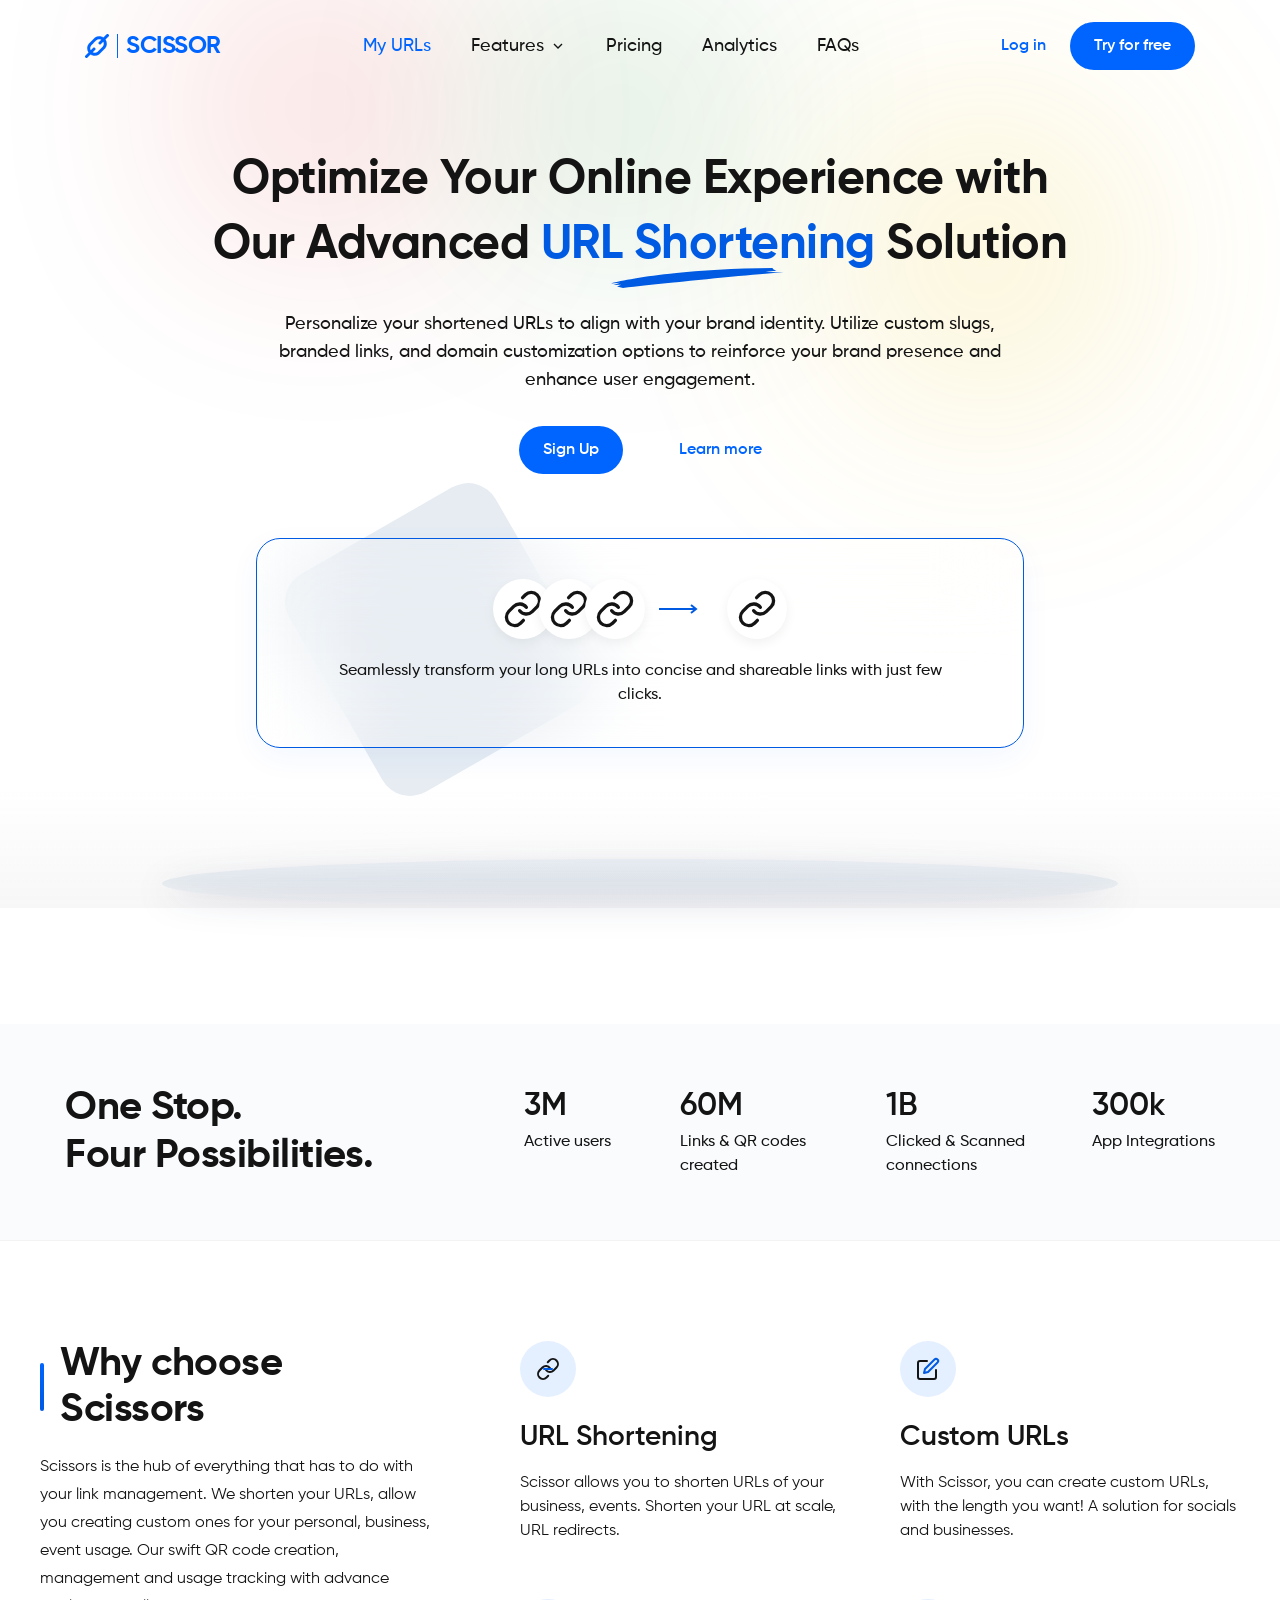
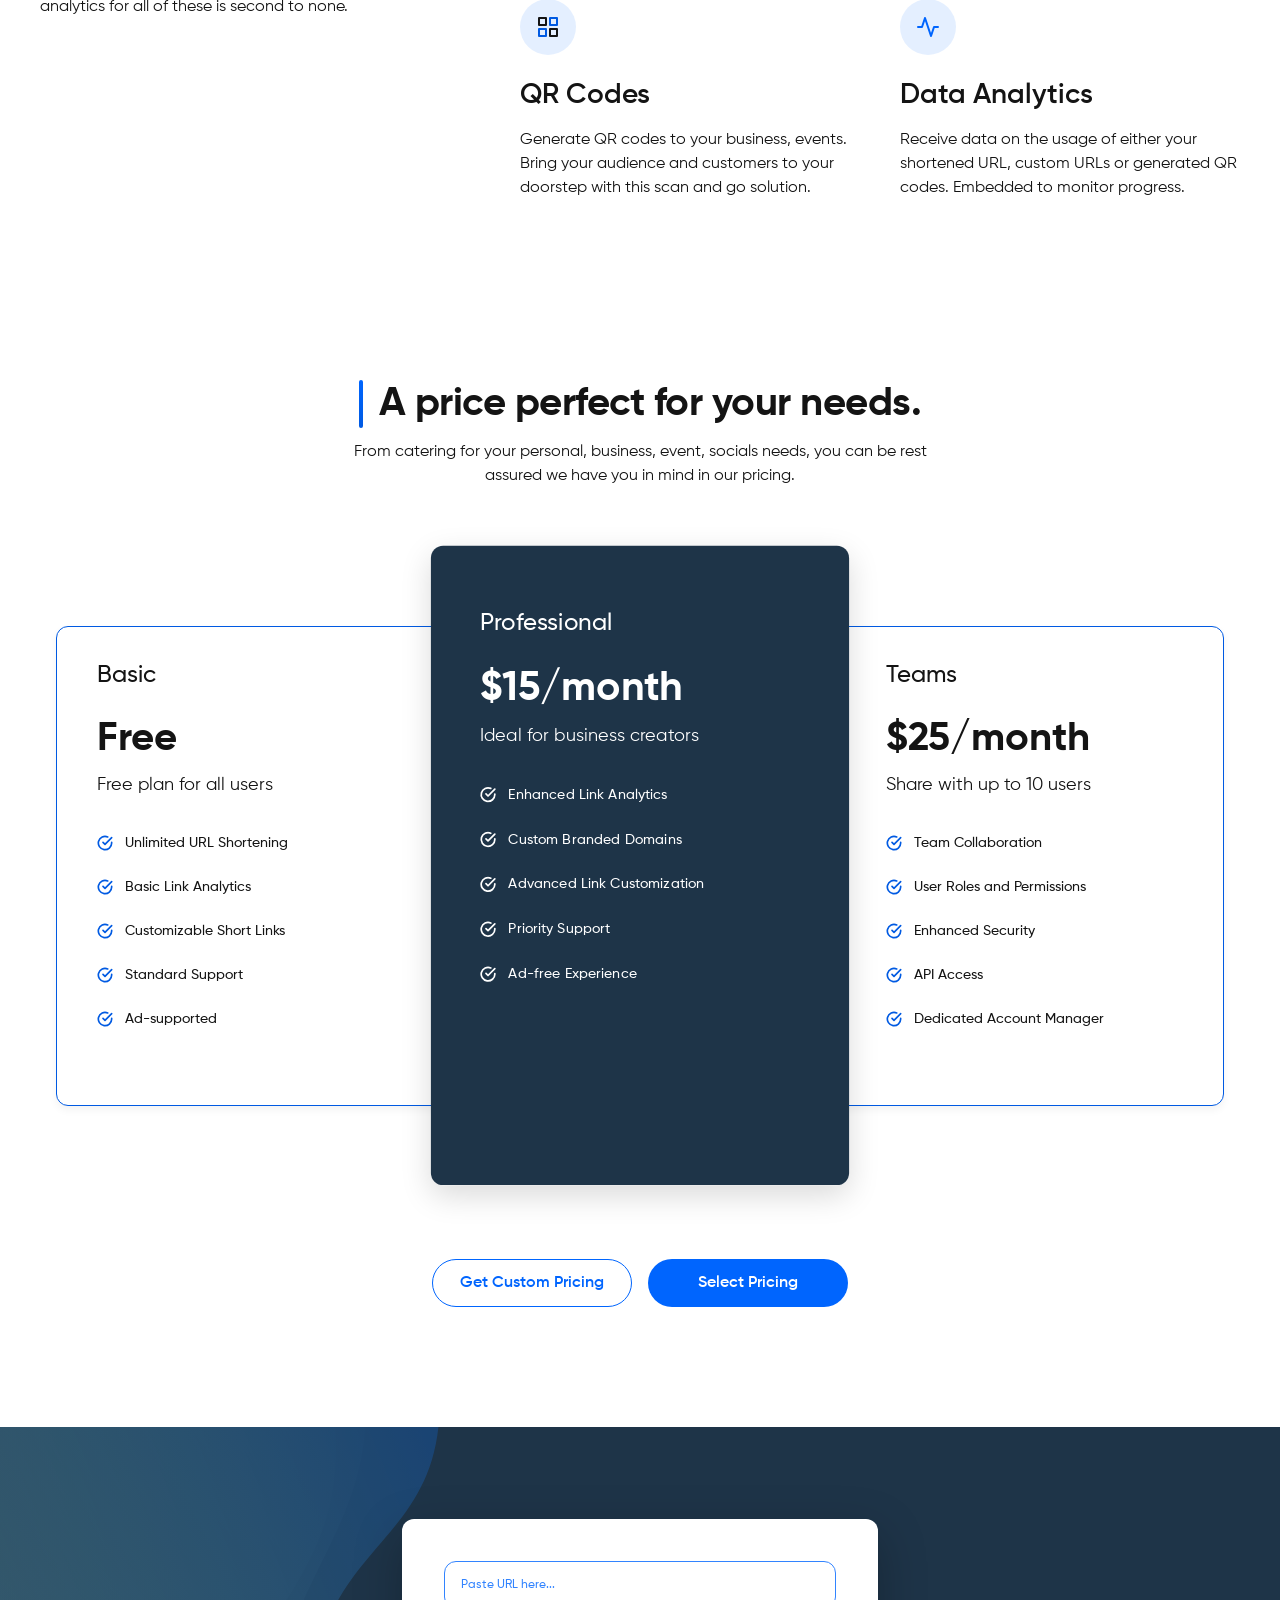
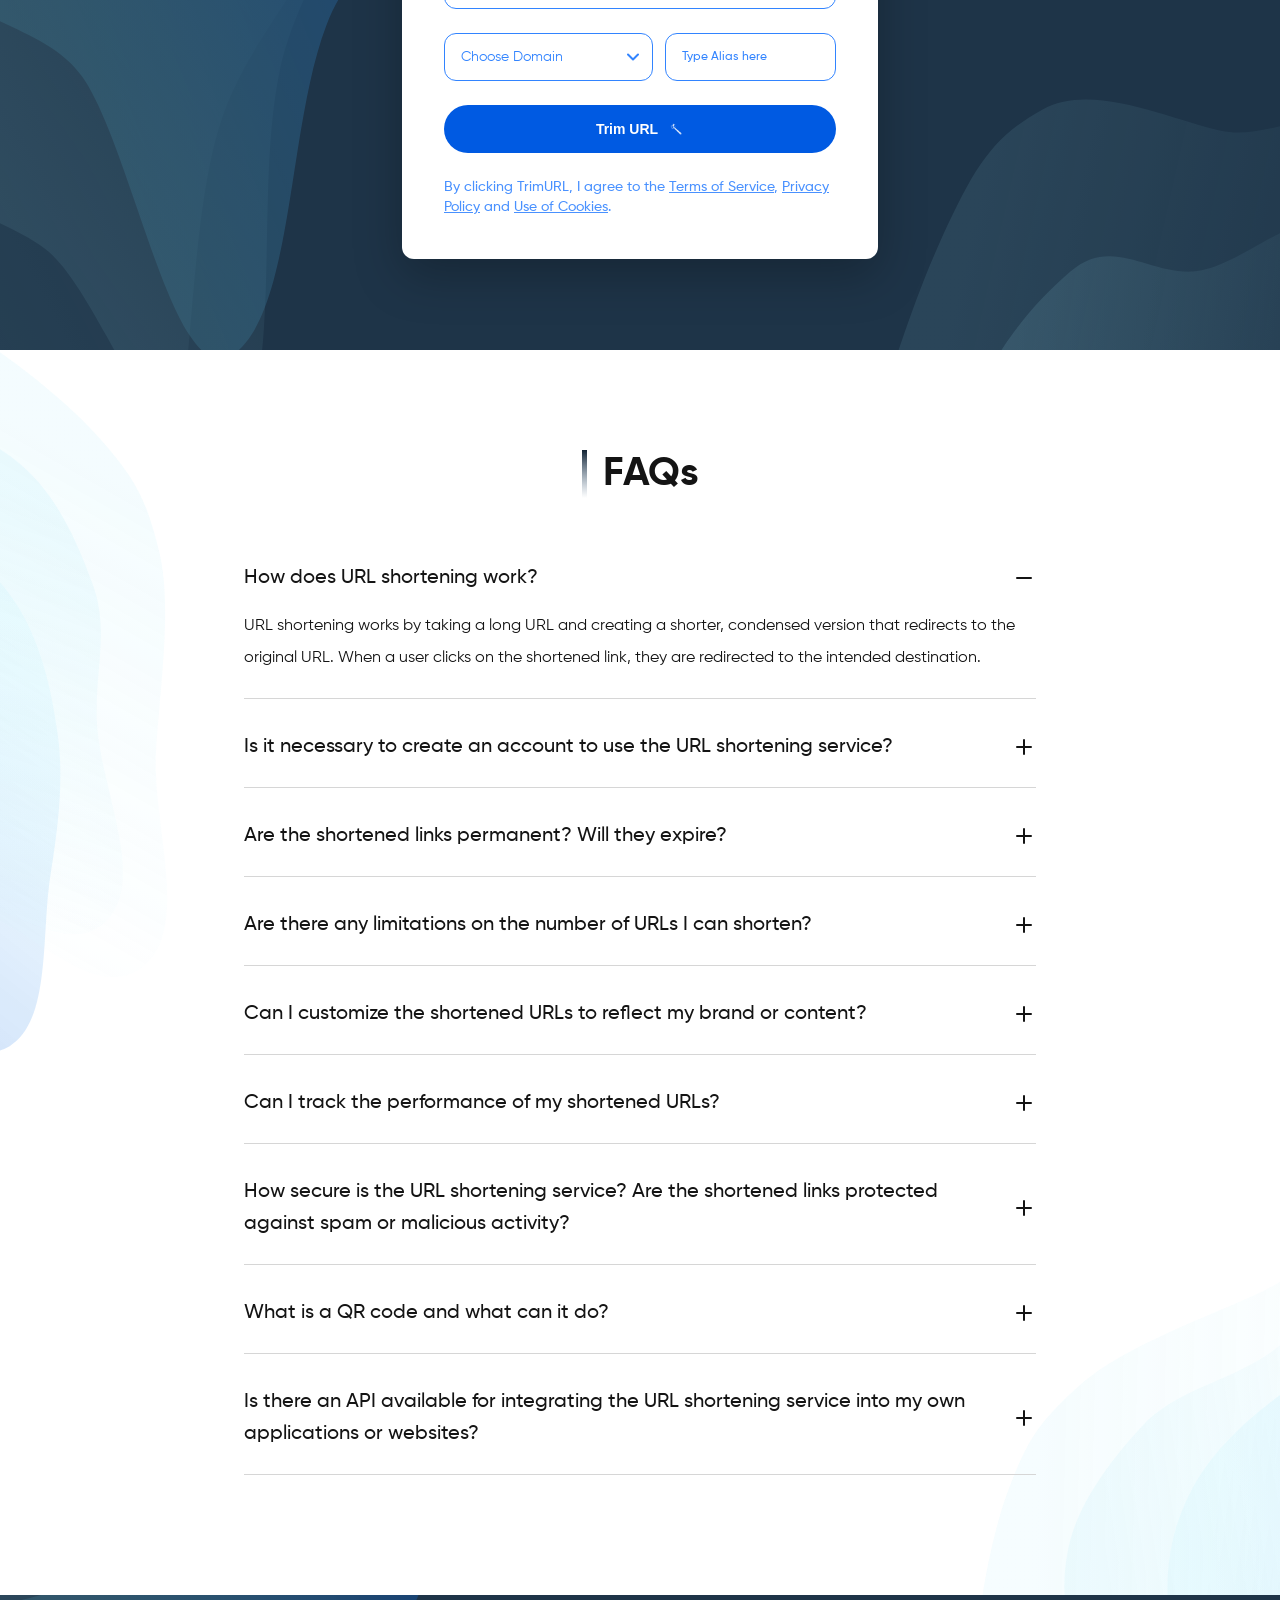
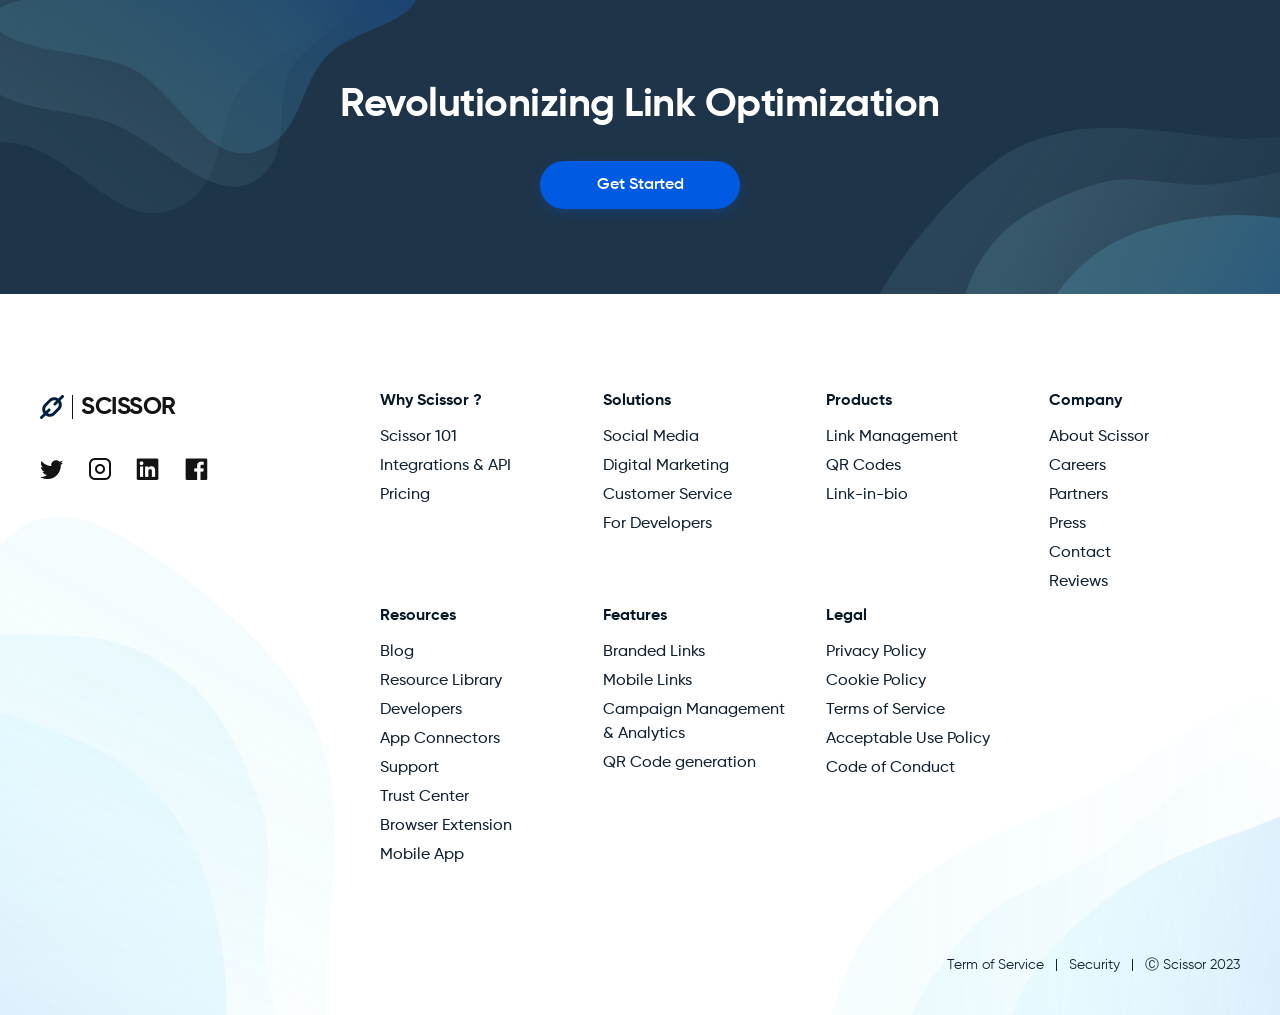
==== commit dcad7e37: "feat(hero): replace url shortening underline with authentic url-line.svg" ====
--- a/school_of_engineering/fullstack_Ai/monthTwo/Assessment/scissors-landing-page/index.html
+++ b/school_of_engineering/fullstack_Ai/monthTwo/Assessment/scissors-landing-page/index.html
@@ -51,7 +51,7 @@
         <!-- Main Hero Intro -->
         <div class="hero-content">
             <h1 class="hero-title">
-                Optimize Your Online Experience with Our Advanced <span class="highlight-text">URL Shortening<svg class="underline-vector" viewBox="0 0 174 20" fill="none"><path d="M2 14C50 4 120 4 172 14" stroke="#005AE2" stroke-width="4" stroke-linecap="round"/></svg></span> Solution
+                Optimize Your Online Experience with Our Advanced <span class="highlight-text">URL Shortening<img src="assets/image/hero/url-line.svg" alt="" class="underline-vector" aria-hidden="true"></span> Solution
             </h1>
             
             <p class="hero-description">
--- a/school_of_engineering/fullstack_Ai/monthTwo/Assessment/scissors-landing-page/style.css
+++ b/school_of_engineering/fullstack_Ai/monthTwo/Assessment/scissors-landing-page/style.css
@@ -281,11 +281,12 @@
 
 .underline-vector {
     position: absolute;
-    bottom: -6px;
-    left: 0;
-    width: 100%;
-    height: 16px;
+    bottom: -10px;
+    left: 70px;
+    width: 173.63px;
+    height: auto;
     pointer-events: none;
+    display: block;
 }
 
 .hero-description {
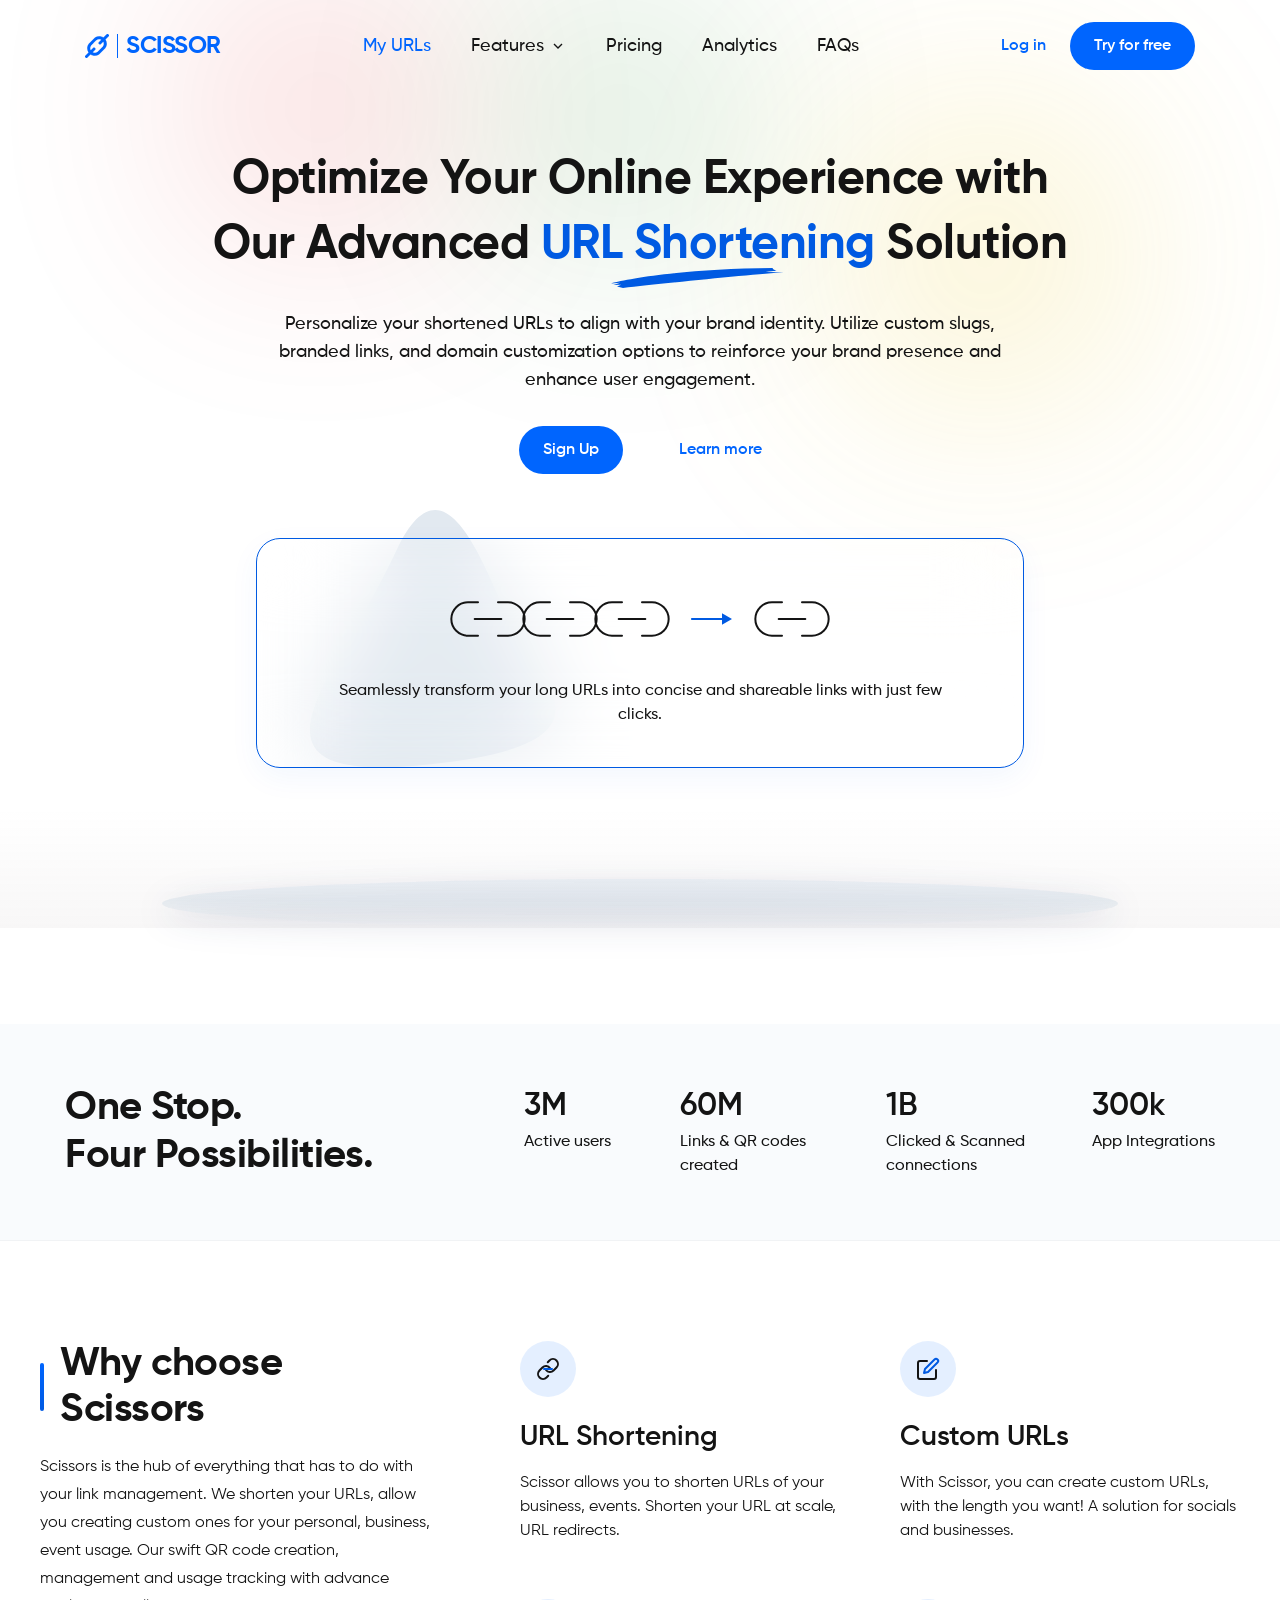
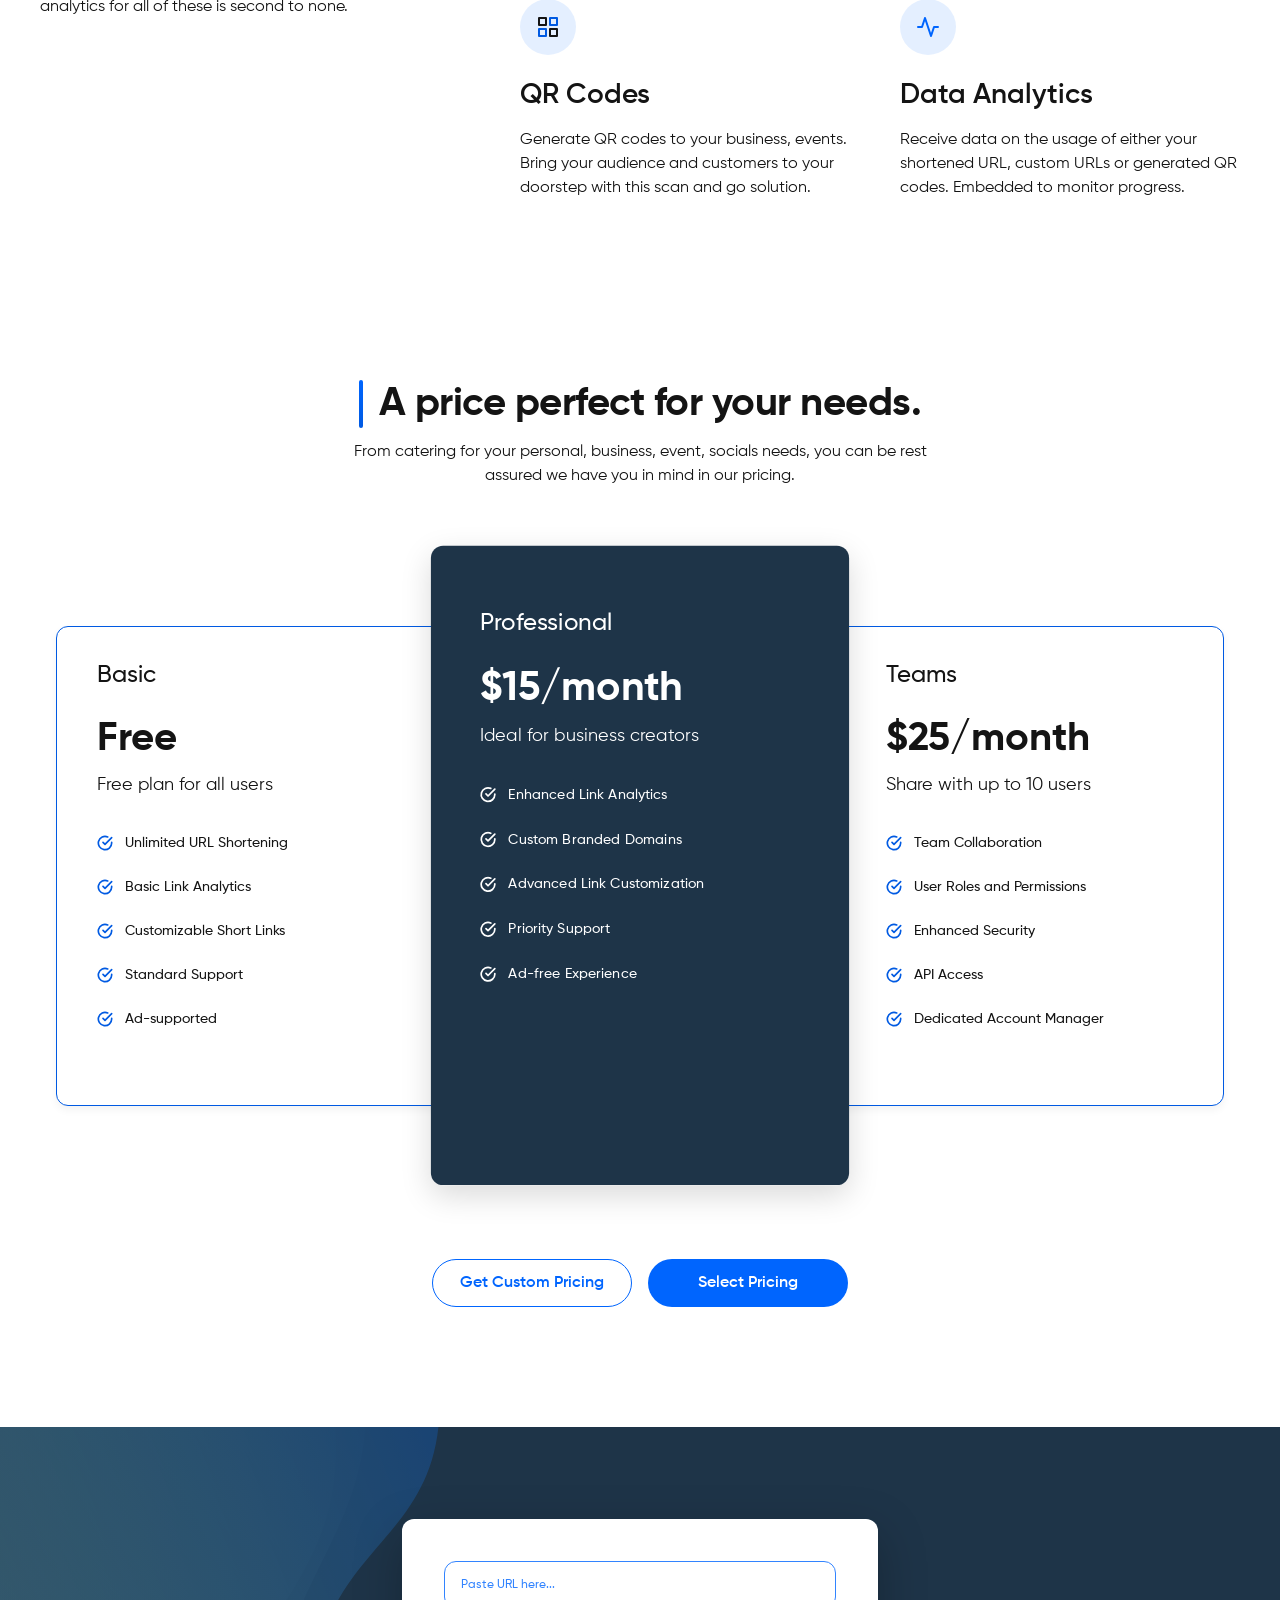
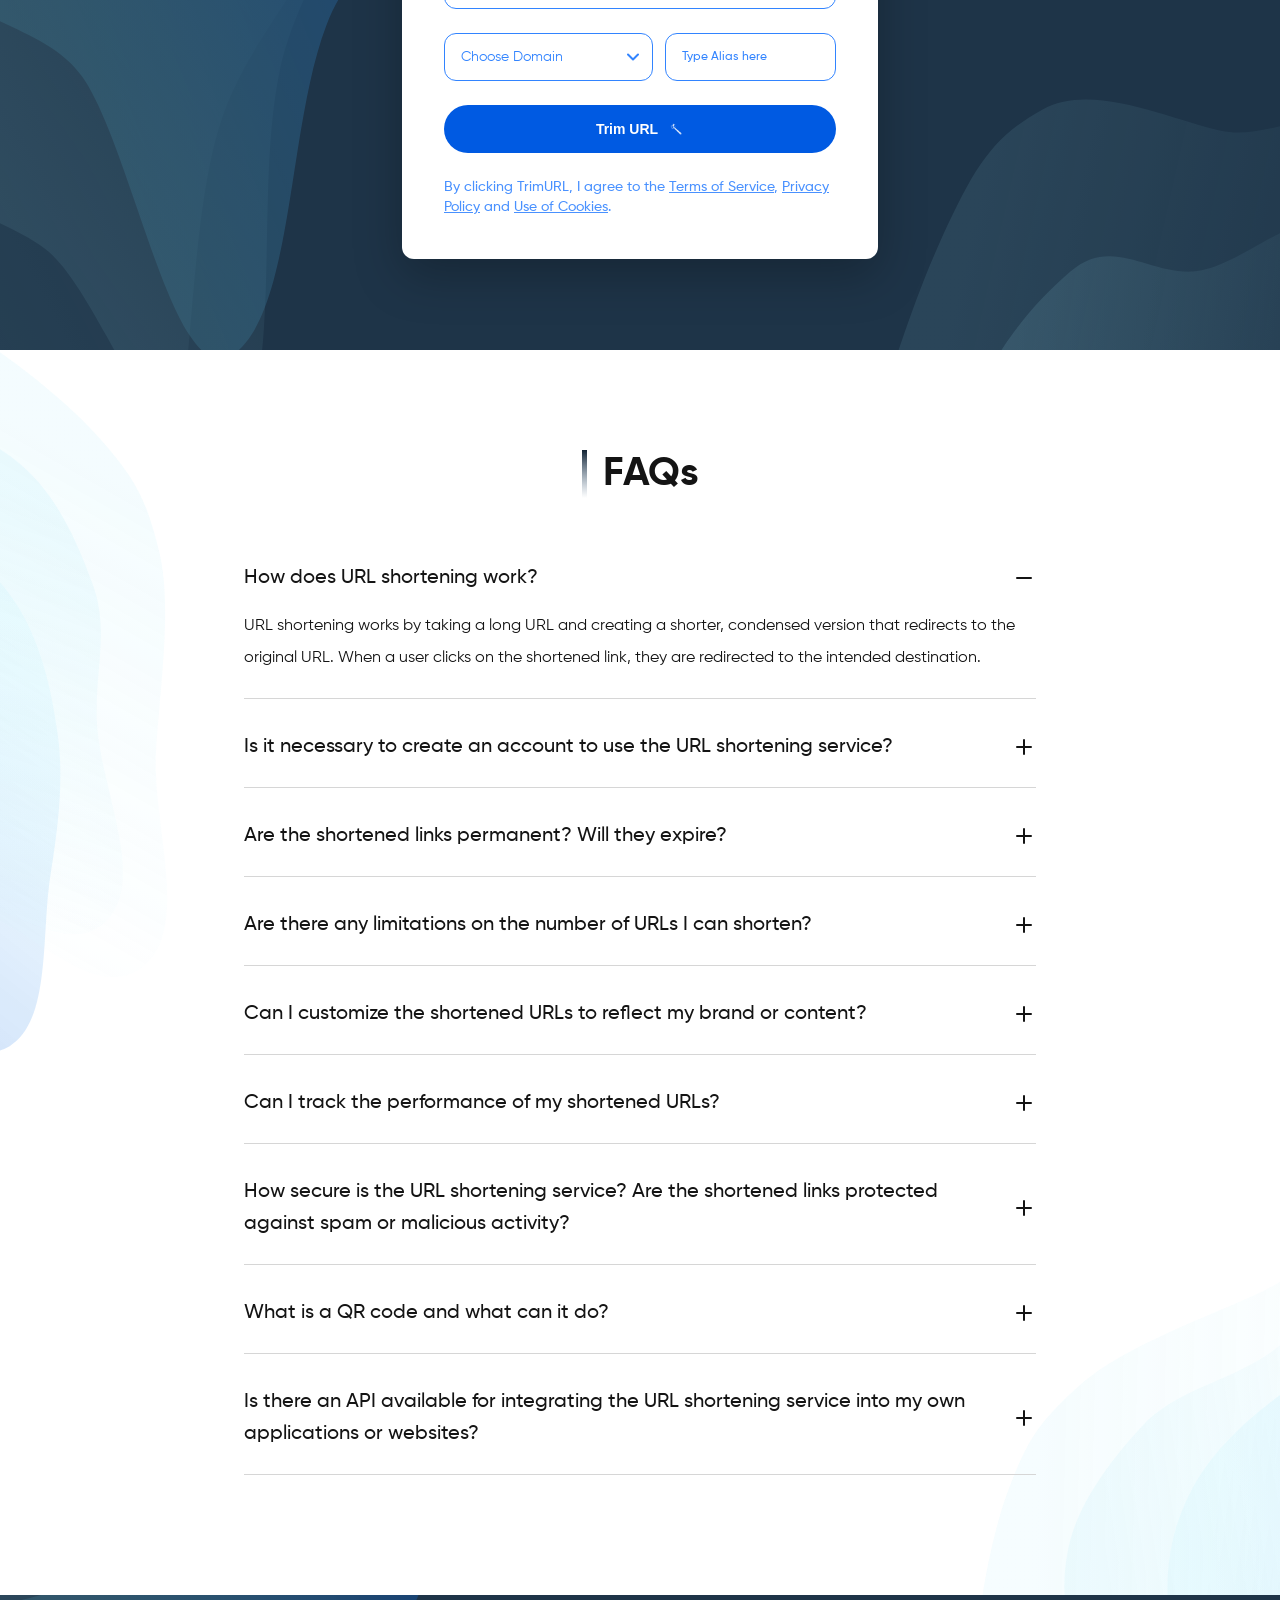
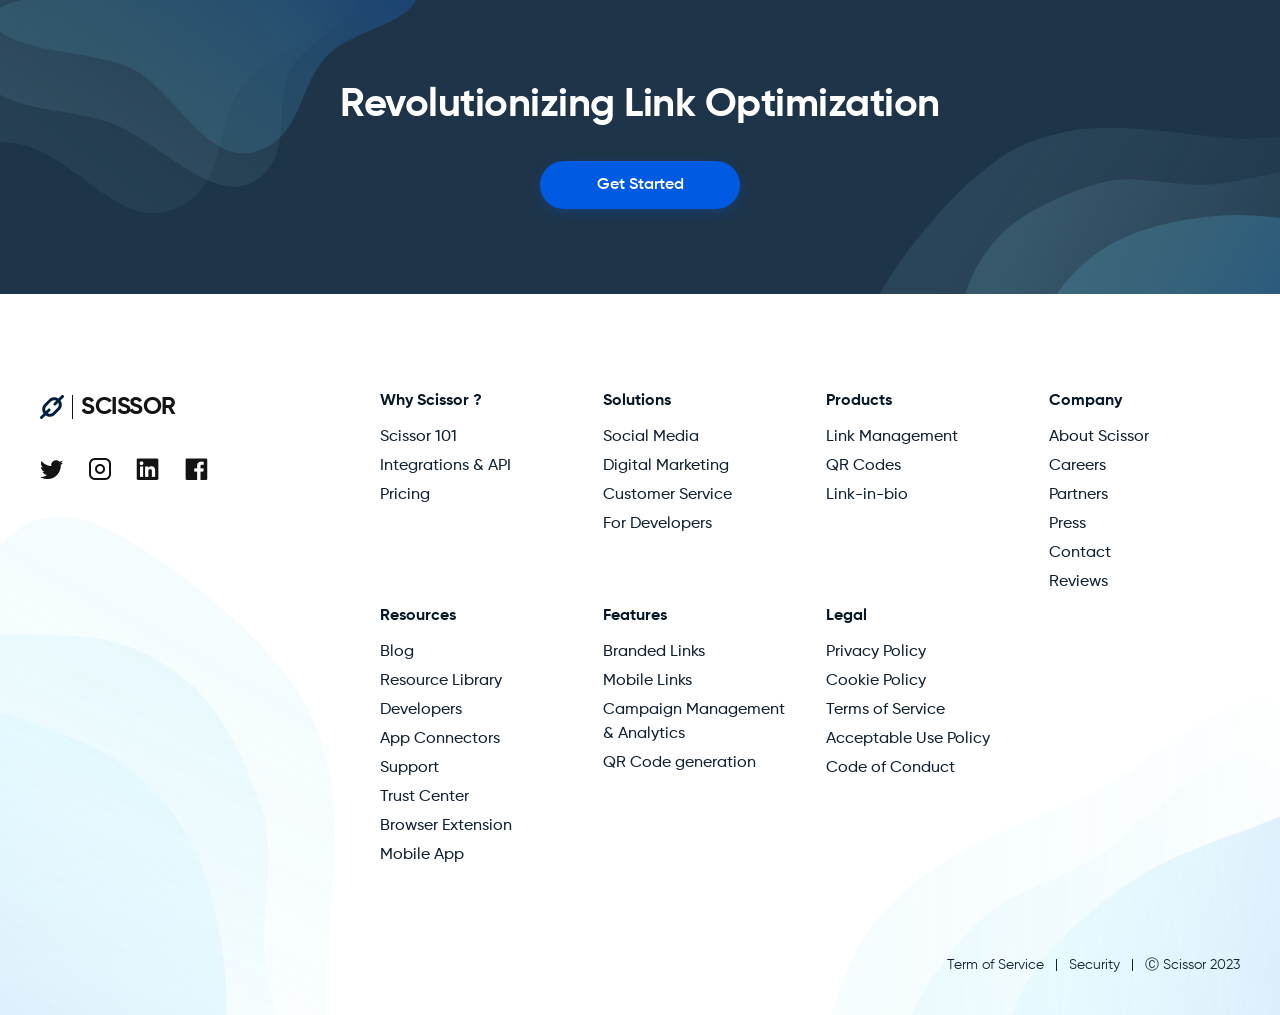
==== commit a19c976d: "feat(hero): connect links.svg and spectrum.svg to hero visual glass card" ====
--- a/school_of_engineering/fullstack_Ai/monthTwo/Assessment/scissors-landing-page/index.html
+++ b/school_of_engineering/fullstack_Ai/monthTwo/Assessment/scissors-landing-page/index.html
@@ -66,50 +66,12 @@
 
         <!-- Hero Graphic & Glass Card Container -->
         <div class="hero-visual-wrapper">
-            <!-- Decorative Back Vector -->
-            <div class="hero-vector-bg" aria-hidden="true"></div>
+            <!-- Decorative Back Vector Spectrum -->
+            <img src="assets/image/hero/spectrum.svg" alt="" class="hero-spectrum-bg" aria-hidden="true">
 
             <!-- Glassmorphism Card (Frame 29546) -->
             <div class="glass-card">
-                <div class="card-chain-visual">
-                    <!-- Overlapping Chain Links -->
-                    <div class="link-icons-group">
-                        <span class="link-icon">
-                            <svg width="40" height="40" viewBox="0 0 24 24" fill="none" stroke="#141414" stroke-width="2" stroke-linecap="round" stroke-linejoin="round">
-                                <path d="M10 13a5 5 0 0 0 7.54.54l3-3a5 5 0 0 0-7.07-7.07l-1.72 1.71"></path>
-                                <path d="M14 11a5 5 0 0 0-7.54-.54l-3 3a5 5 0 0 0 7.07 7.07l1.71-1.71"></path>
-                            </svg>
-                        </span>
-                        <span class="link-icon">
-                            <svg width="40" height="40" viewBox="0 0 24 24" fill="none" stroke="#141414" stroke-width="2" stroke-linecap="round" stroke-linejoin="round">
-                                <path d="M10 13a5 5 0 0 0 7.54.54l3-3a5 5 0 0 0-7.07-7.07l-1.72 1.71"></path>
-                                <path d="M14 11a5 5 0 0 0-7.54-.54l-3 3a5 5 0 0 0 7.07 7.07l1.71-1.71"></path>
-                            </svg>
-                        </span>
-                        <span class="link-icon">
-                            <svg width="40" height="40" viewBox="0 0 24 24" fill="none" stroke="#141414" stroke-width="2" stroke-linecap="round" stroke-linejoin="round">
-                                <path d="M10 13a5 5 0 0 0 7.54.54l3-3a5 5 0 0 0-7.07-7.07l-1.72 1.71"></path>
-                                <path d="M14 11a5 5 0 0 0-7.54-.54l-3 3a5 5 0 0 0 7.07 7.07l1.71-1.71"></path>
-                            </svg>
-                        </span>
-                    </div>
-
-                    <!-- Transformation Line (Line 7) -->
-                    <div class="chain-arrow">
-                        <svg width="40" height="12" viewBox="0 0 40 12" fill="none">
-                            <line x1="0" y1="6" x2="36" y2="6" stroke="#005AE2" stroke-width="2"/>
-                            <polyline points="32 2 37 6 32 10" stroke="#005AE2" stroke-width="2" fill="none"/>
-                        </svg>
-                    </div>
-
-                    <!-- Result Short Link -->
-                    <span class="link-icon link-icon-end">
-                        <svg width="40" height="40" viewBox="0 0 24 24" fill="none" stroke="#141414" stroke-width="2" stroke-linecap="round" stroke-linejoin="round">
-                            <path d="M10 13a5 5 0 0 0 7.54.54l3-3a5 5 0 0 0-7.07-7.07l-1.72 1.71"></path>
-                            <path d="M14 11a5 5 0 0 0-7.54-.54l-3 3a5 5 0 0 0 7.07 7.07l1.71-1.71"></path>
-                        </svg>
-                    </span>
-                </div>
+                <img src="assets/image/hero/links.svg" alt="Links transformation" class="card-links-img" width="384" height="80">
 
                 <p class="glass-card-caption">
                     Seamlessly transform your long URLs into concise and shareable links with just few clicks.
--- a/school_of_engineering/fullstack_Ai/monthTwo/Assessment/scissors-landing-page/style.css
+++ b/school_of_engineering/fullstack_Ai/monthTwo/Assessment/scissors-landing-page/style.css
@@ -314,18 +314,16 @@
     margin-top: 64px;
 }
 
-/* Decorative Back Vector (Vector 2 in Figma) */
-.hero-vector-bg {
+/* Decorative Back Vector Spectrum (Vector 2 in Figma) */
+.hero-spectrum-bg {
     position: absolute;
-    width: 238px;
-    height: 251px;
-    background: var(--vector-bg);
-    transform: rotate(-29.82deg);
-    border-radius: 32px;
-    top: -24px;
-    left: calc(50% - 320px);
+    width: 246px;
+    height: 258px;
+    top: -28px;
+    left: calc(50% - 330px);
     z-index: 1;
-    opacity: 0.85;
+    pointer-events: none;
+    display: block;
 }
 
 /* Glassmorphism Card (Frame 29546) */
@@ -347,39 +345,12 @@
     gap: 20px;
 }
 
-/* Card Icons Flow */
-.card-chain-visual {
-    display: flex;
-    align-items: center;
-    justify-content: center;
-    gap: 20px;
-}
-
-.link-icons-group {
-    display: flex;
-    align-items: center;
-}
-
-.link-icon {
-    display: inline-flex;
-    align-items: center;
-    justify-content: center;
-    width: 60px;
-    height: 60px;
-    background: #FFFFFF;
-    border-radius: 50%;
-    box-shadow: 0 4px 12px rgba(0, 0, 0, 0.06);
-    margin-right: -14px;
-}
-
-.link-icon-end {
-    margin-right: 0;
-}
-
-.chain-arrow {
-    display: flex;
-    align-items: center;
-    padding: 0 8px;
+.card-links-img {
+    width: 100%;
+    max-width: 384px;
+    height: auto;
+    object-fit: contain;
+    display: block;
 }
 
 .glass-card-caption {
@@ -1392,8 +1363,12 @@
         gap: 16px;
     }
 
-    .hero-vector-bg {
+    .hero-spectrum-bg {
         display: none;
+    }
+
+    .card-links-img {
+        max-width: 280px;
     }
 
     .glass-card {
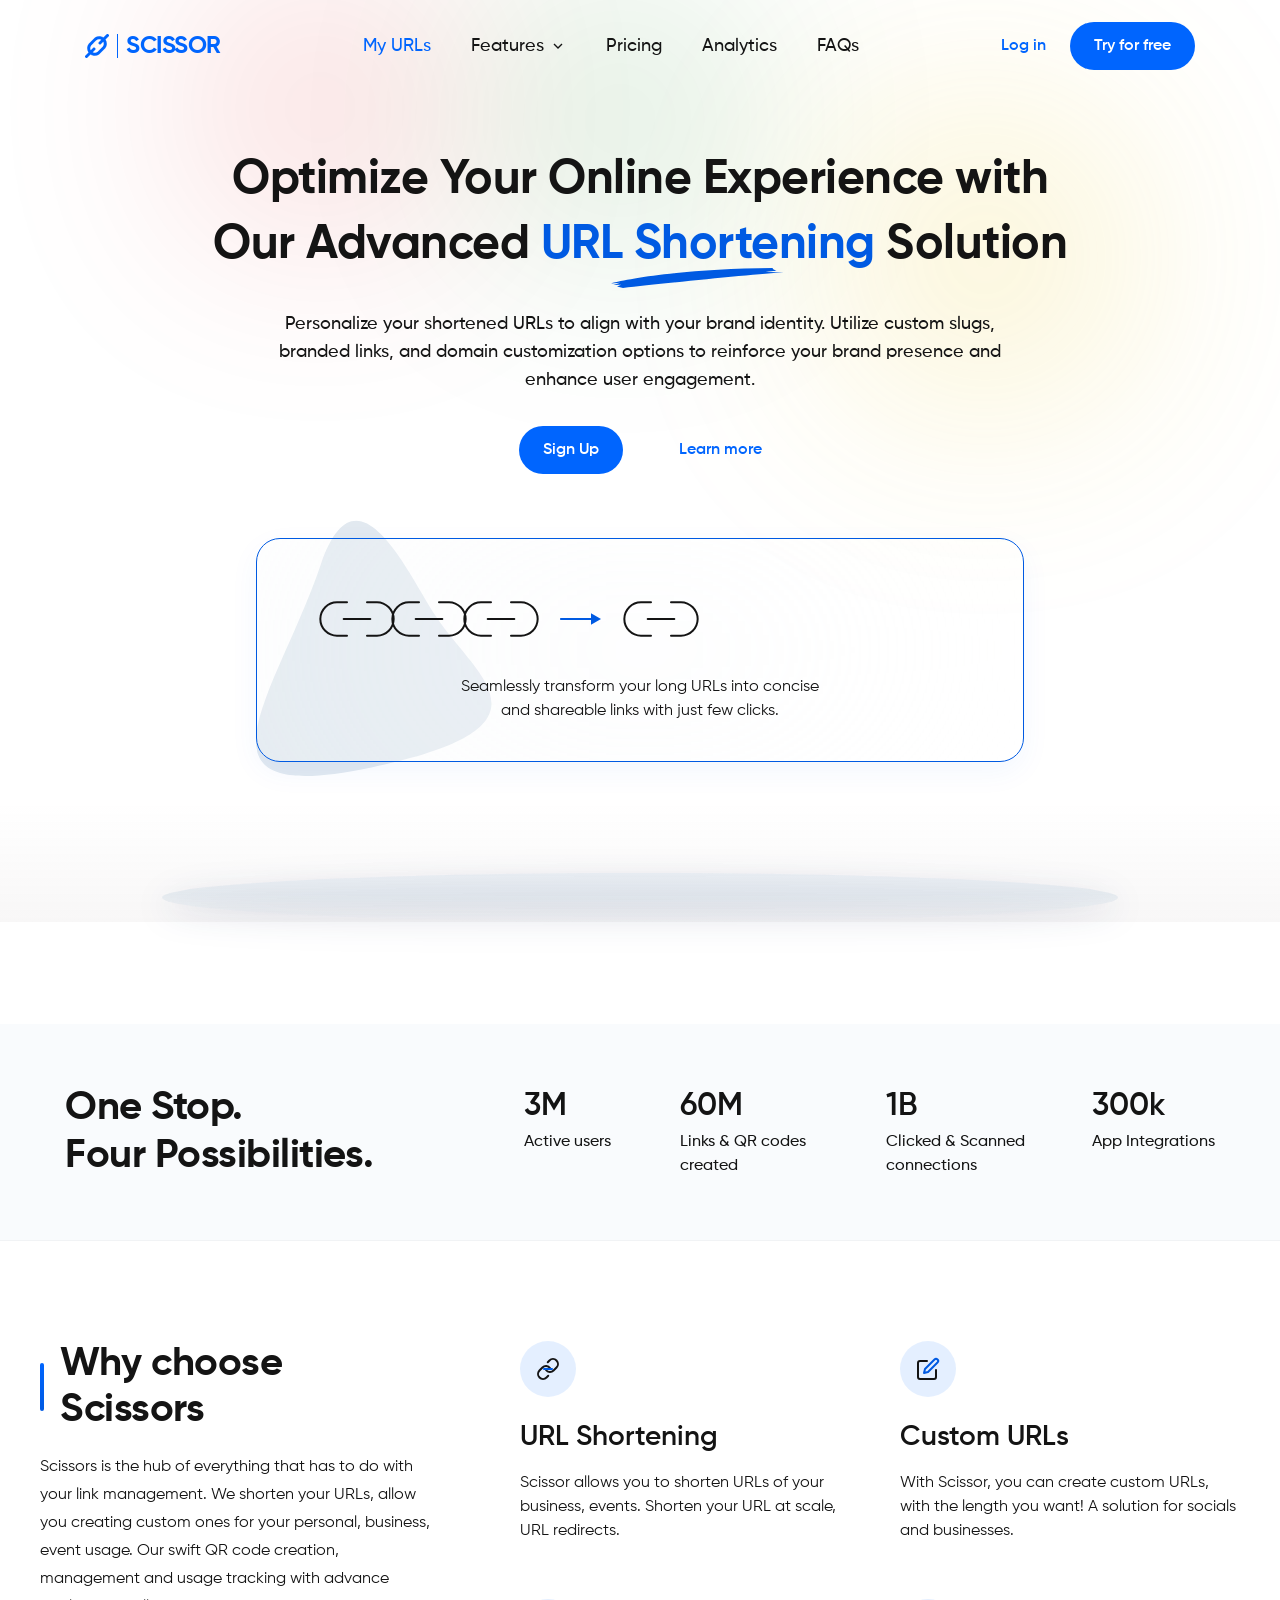
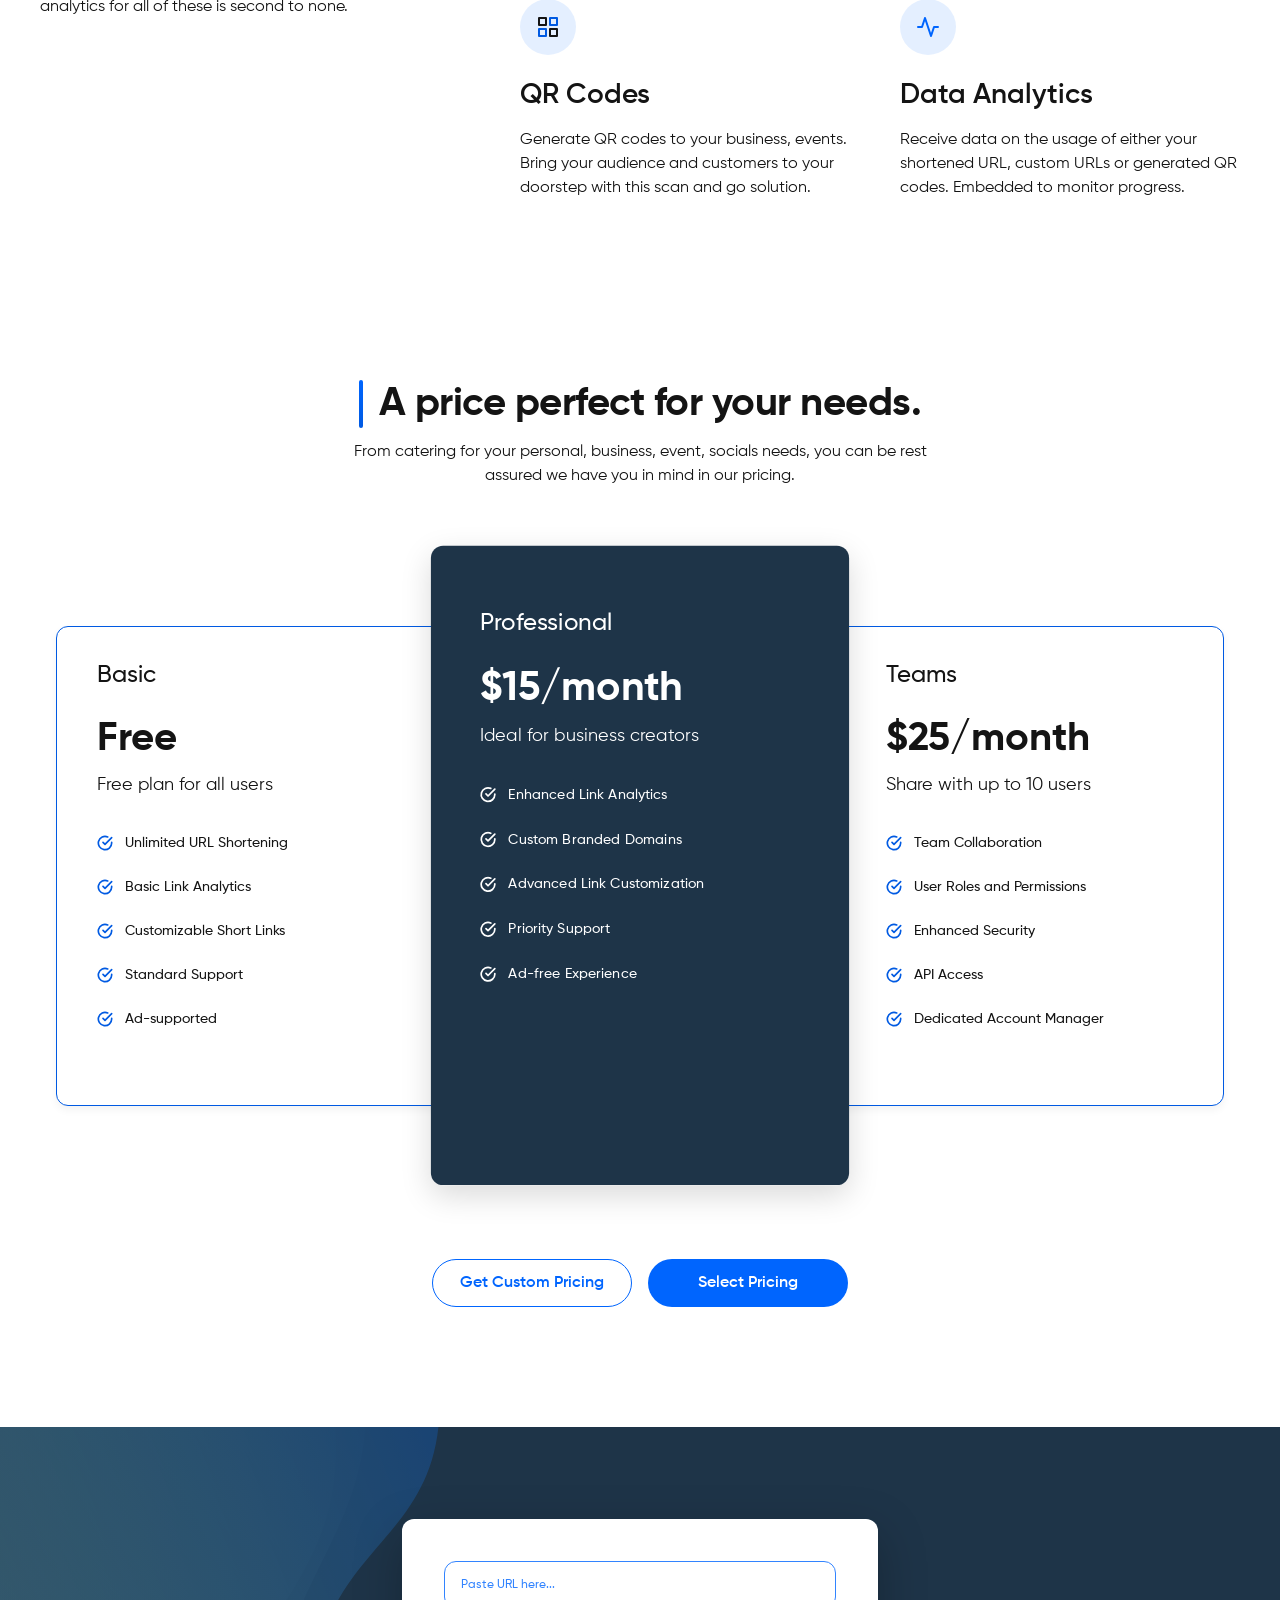
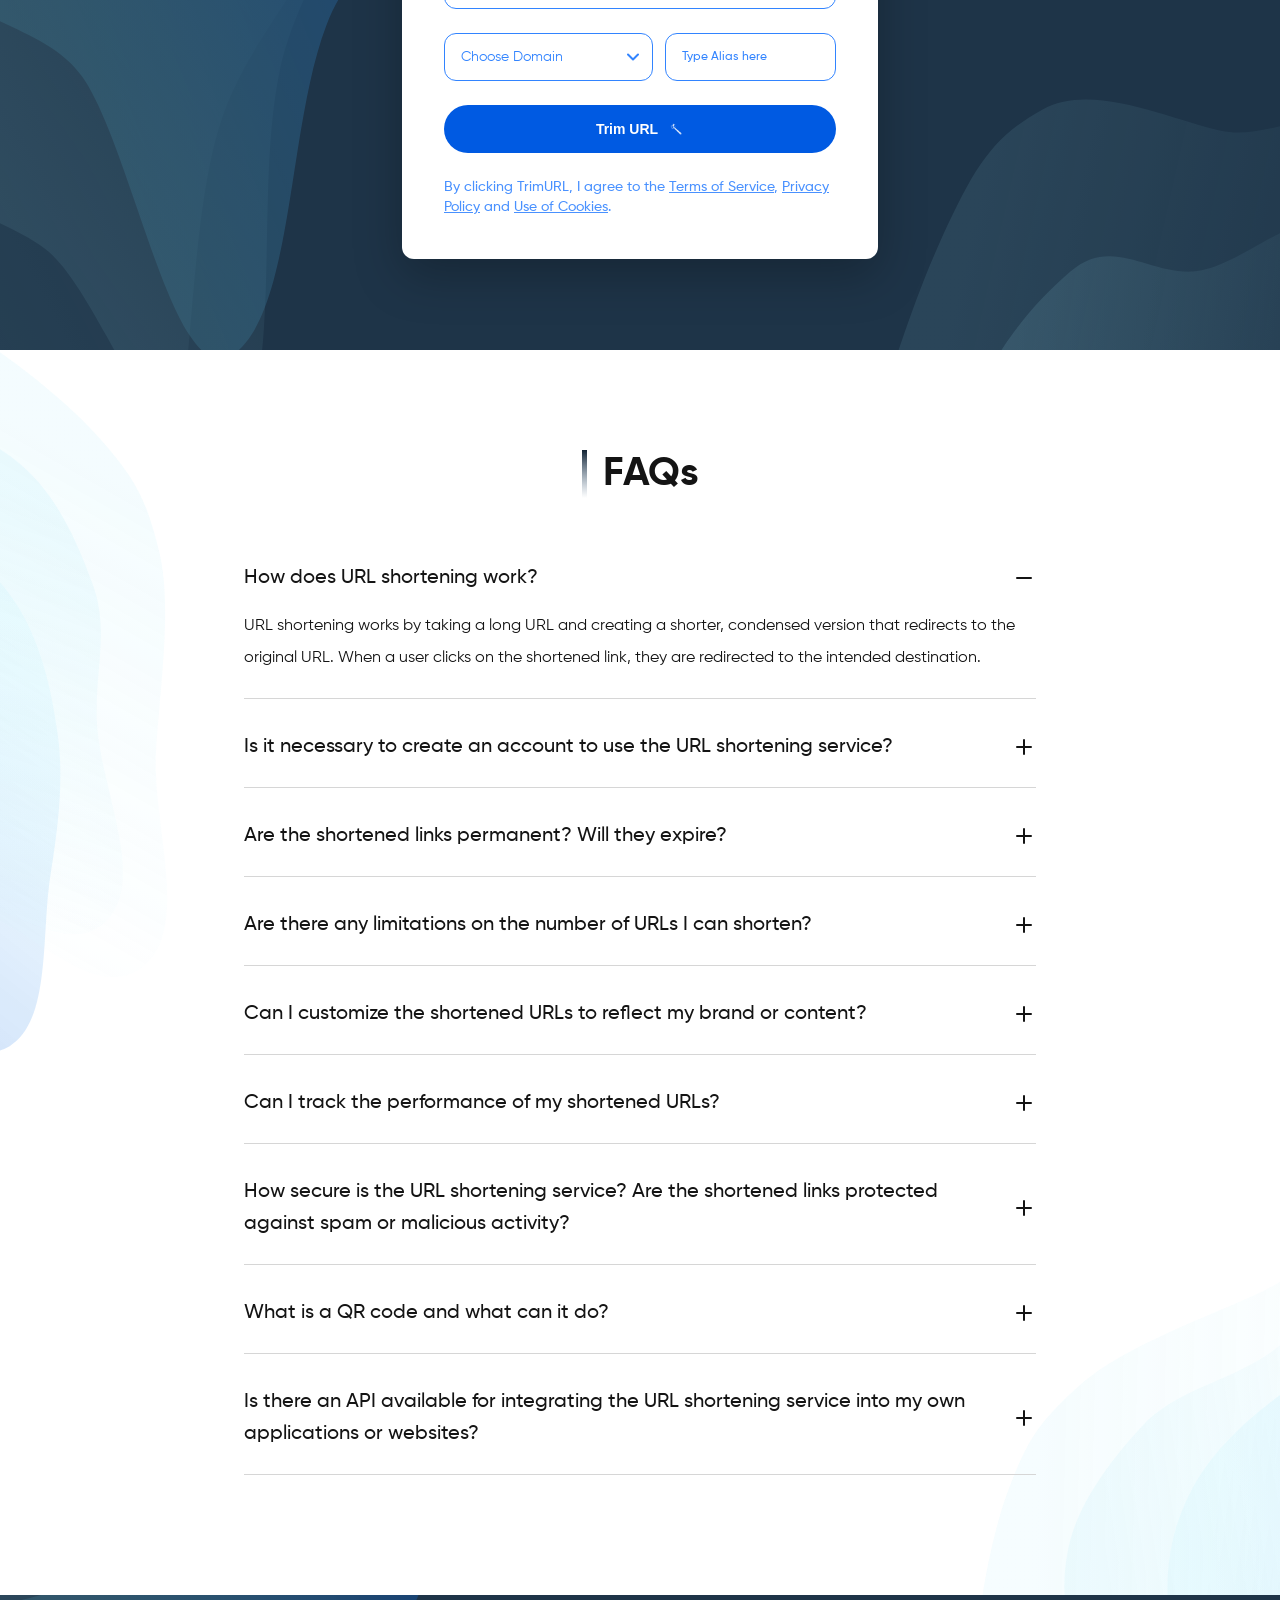
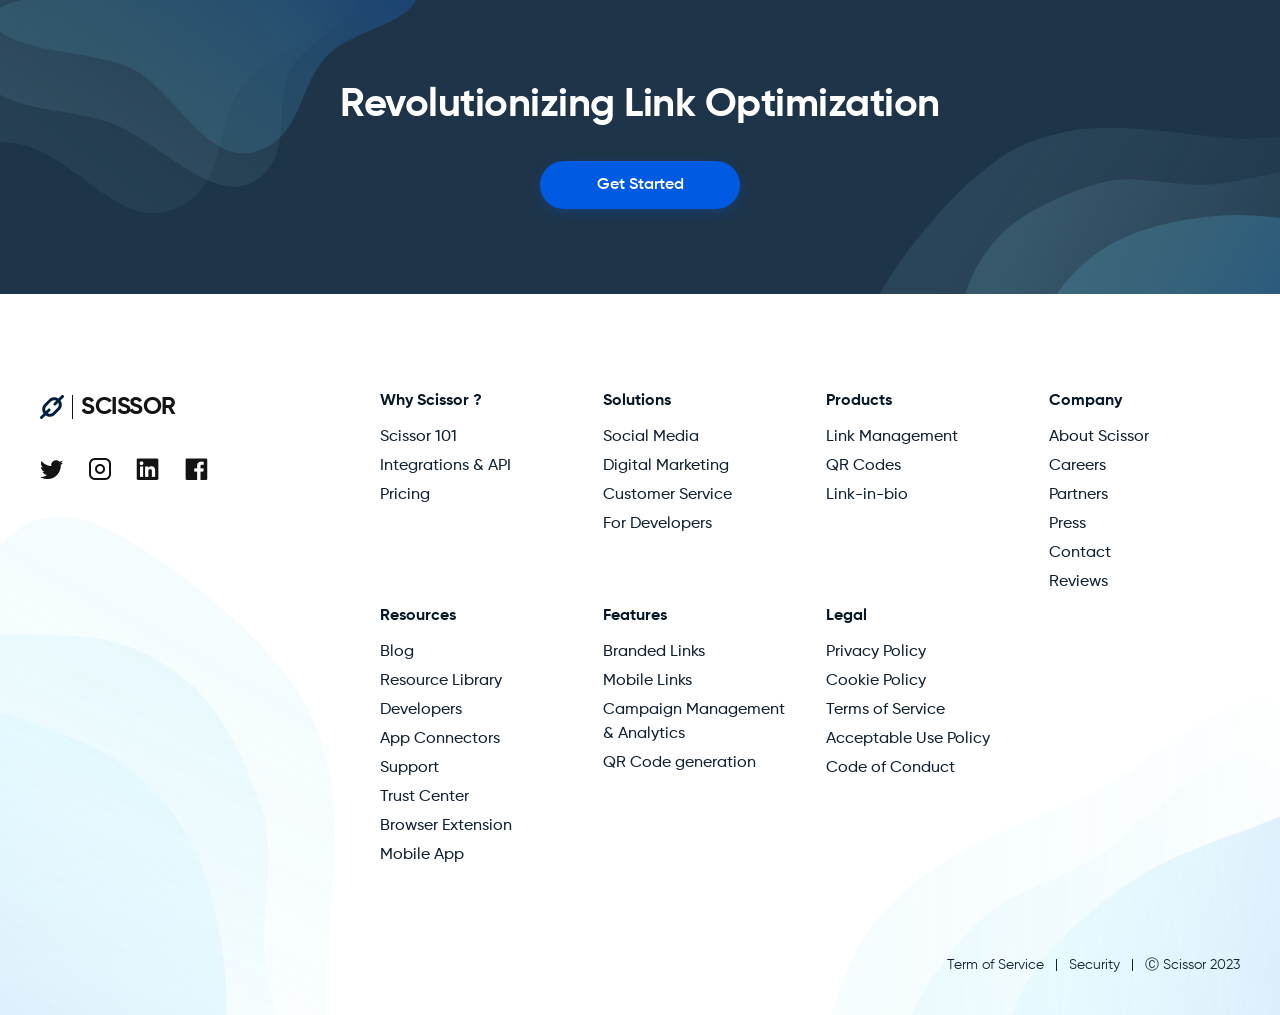
==== commit 2898e91e: "feat(hero): connect links.svg and spectrum.svg to hero visual glass card" ====
--- a/school_of_engineering/fullstack_Ai/monthTwo/Assessment/scissors-landing-page/index.html
+++ b/school_of_engineering/fullstack_Ai/monthTwo/Assessment/scissors-landing-page/index.html
@@ -64,7 +64,7 @@
             </div>
         </div>
 
-        <!-- Hero Graphic & Glass Card Container -->
+        <!--Glass Card Container -->
         <div class="hero-visual-wrapper">
             <!-- Decorative Back Vector Spectrum -->
             <img src="assets/image/hero/spectrum.svg" alt="" class="hero-spectrum-bg" aria-hidden="true">
@@ -74,7 +74,9 @@
                 <img src="assets/image/hero/links.svg" alt="Links transformation" class="card-links-img" width="384" height="80">
 
                 <p class="glass-card-caption">
-                    Seamlessly transform your long URLs into concise and shareable links with just few clicks.
+                    Seamlessly transform your long URLs into concise 
+                    <br />
+                    and shareable links with just few clicks.
                 </p>
             </div>
 
--- a/school_of_engineering/fullstack_Ai/monthTwo/Assessment/scissors-landing-page/style.css
+++ b/school_of_engineering/fullstack_Ai/monthTwo/Assessment/scissors-landing-page/style.css
@@ -317,13 +317,14 @@
 /* Decorative Back Vector Spectrum (Vector 2 in Figma) */
 .hero-spectrum-bg {
     position: absolute;
-    width: 246px;
-    height: 258px;
-    top: -28px;
-    left: calc(50% - 330px);
+    width: 238.55px;
+    height: 251.2px;
+    top: -18px;
+    left: calc(45% - 330px);
     z-index: 1;
     pointer-events: none;
     display: block;
+    transform: rotate(353.82deg);
 }
 
 /* Glassmorphism Card (Frame 29546) */
@@ -332,34 +333,38 @@
     z-index: 2;
     width: 100%;
     max-width: 768px;
+    height: 224px;
     padding: 40px 60px;
     background: rgba(254, 254, 254, 0.1);
     border: 0.5px solid var(--primary-400);
-    backdrop-filter: blur(40px);
-    -webkit-backdrop-filter: blur(40px);
+    backdrop-filter: blur(212px);
+    -webkit-backdrop-filter: blur(212px);
     border-radius: 24px;
     box-shadow: 0 10px 30px rgba(0, 90, 226, 0.05);
     display: flex;
     flex-direction: column;
     align-items: center;
-    gap: 20px;
+    gap: 16px;
 }
 
 .card-links-img {
     width: 100%;
     max-width: 384px;
-    height: auto;
+    height: 80px;
     object-fit: contain;
     display: block;
+    align-self: flex-start;
 }
 
 .glass-card-caption {
     font-size: 16px;
-    font-weight: 500;
+    font-weight: 400;
     line-height: 24px;
     text-align: center;
     color: var(--text-main);
     max-width: 648px;
+    height: 48px;
+
 }
 
 /* Pedestal / Ground Shadow (Group 3 in Figma) */
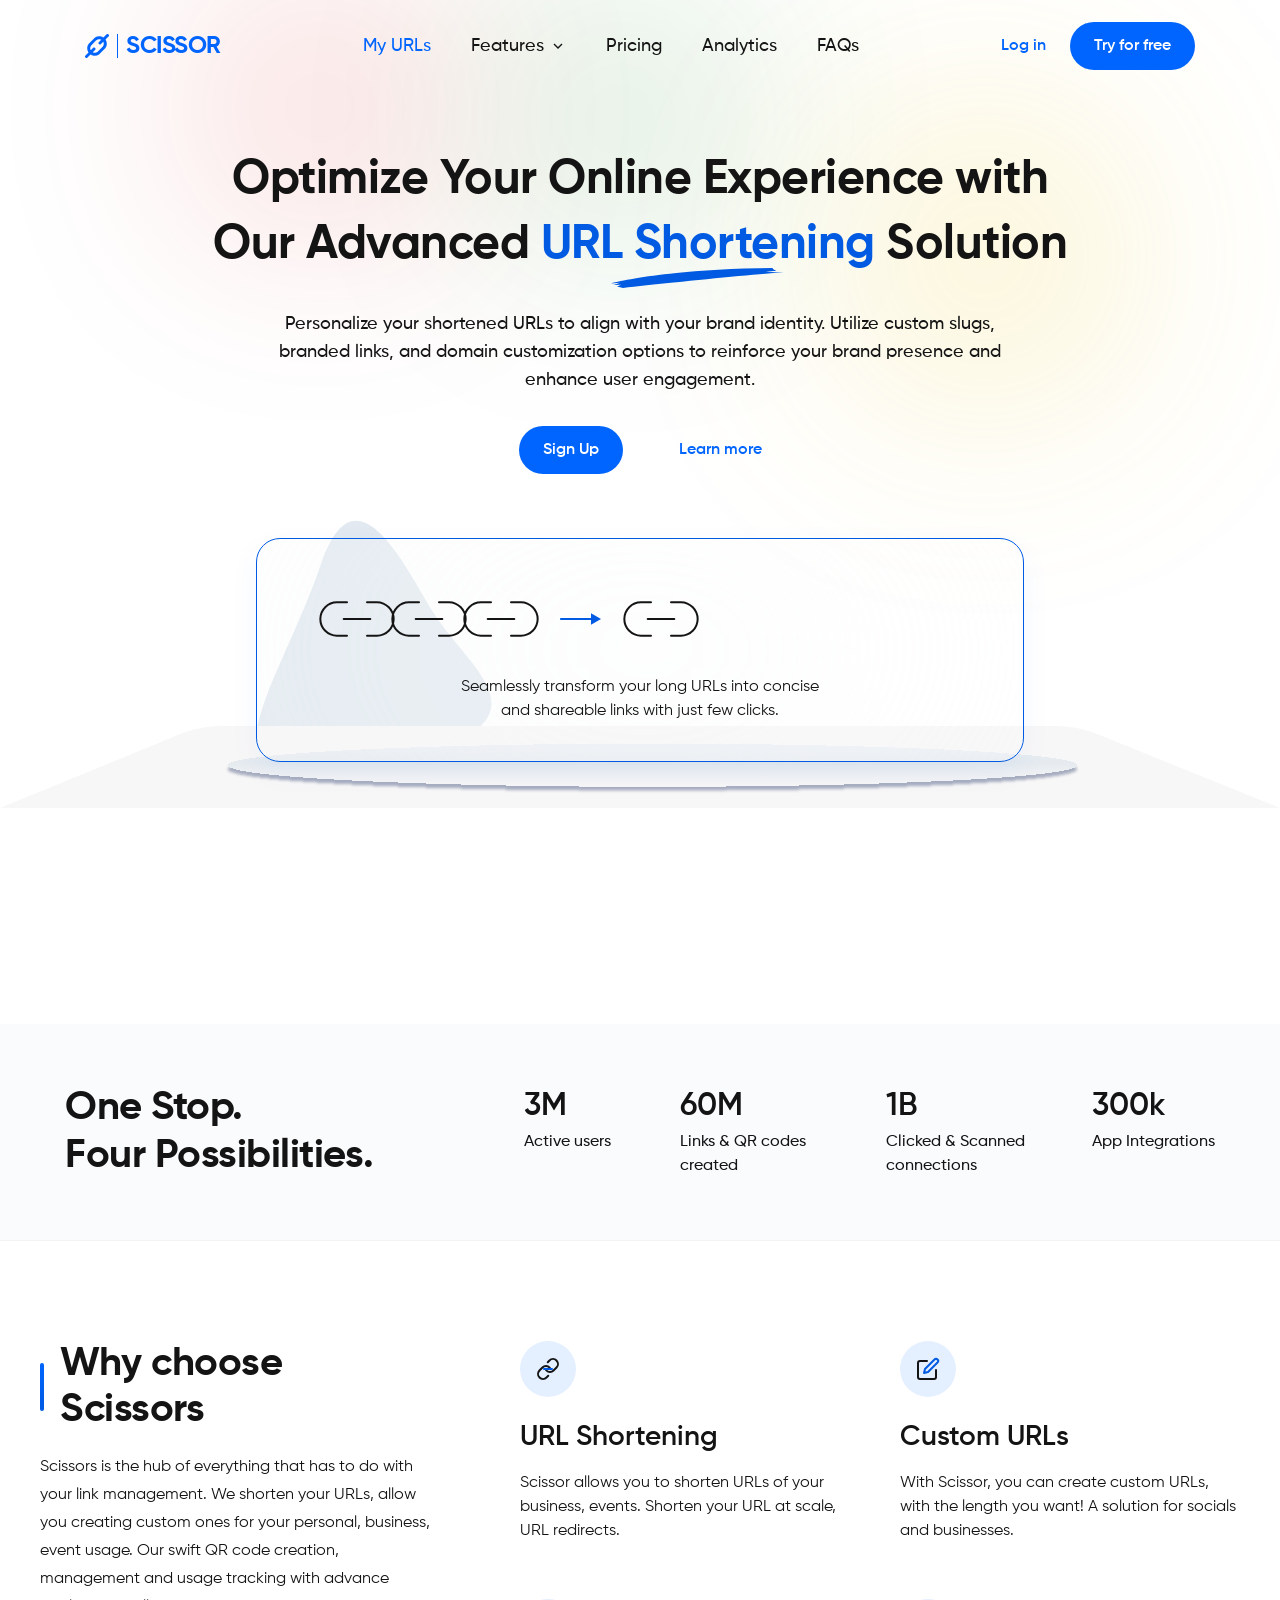
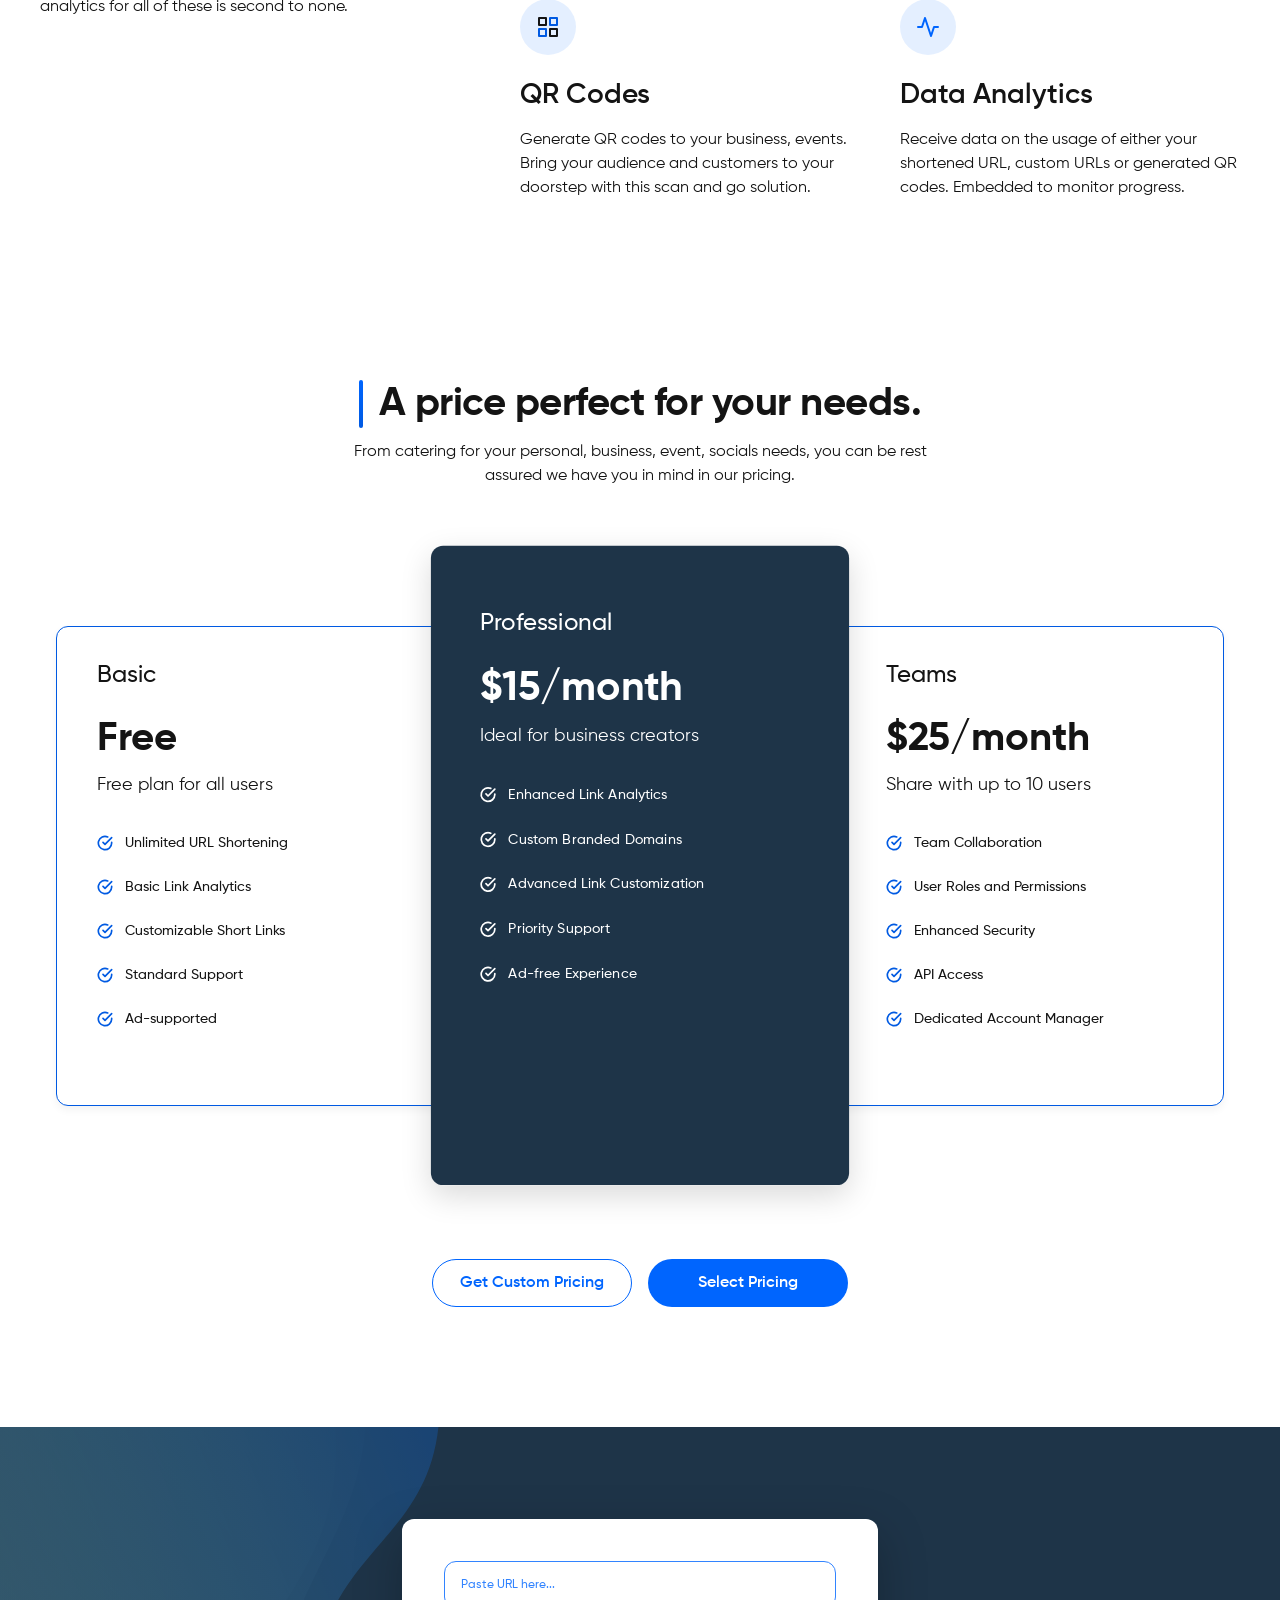
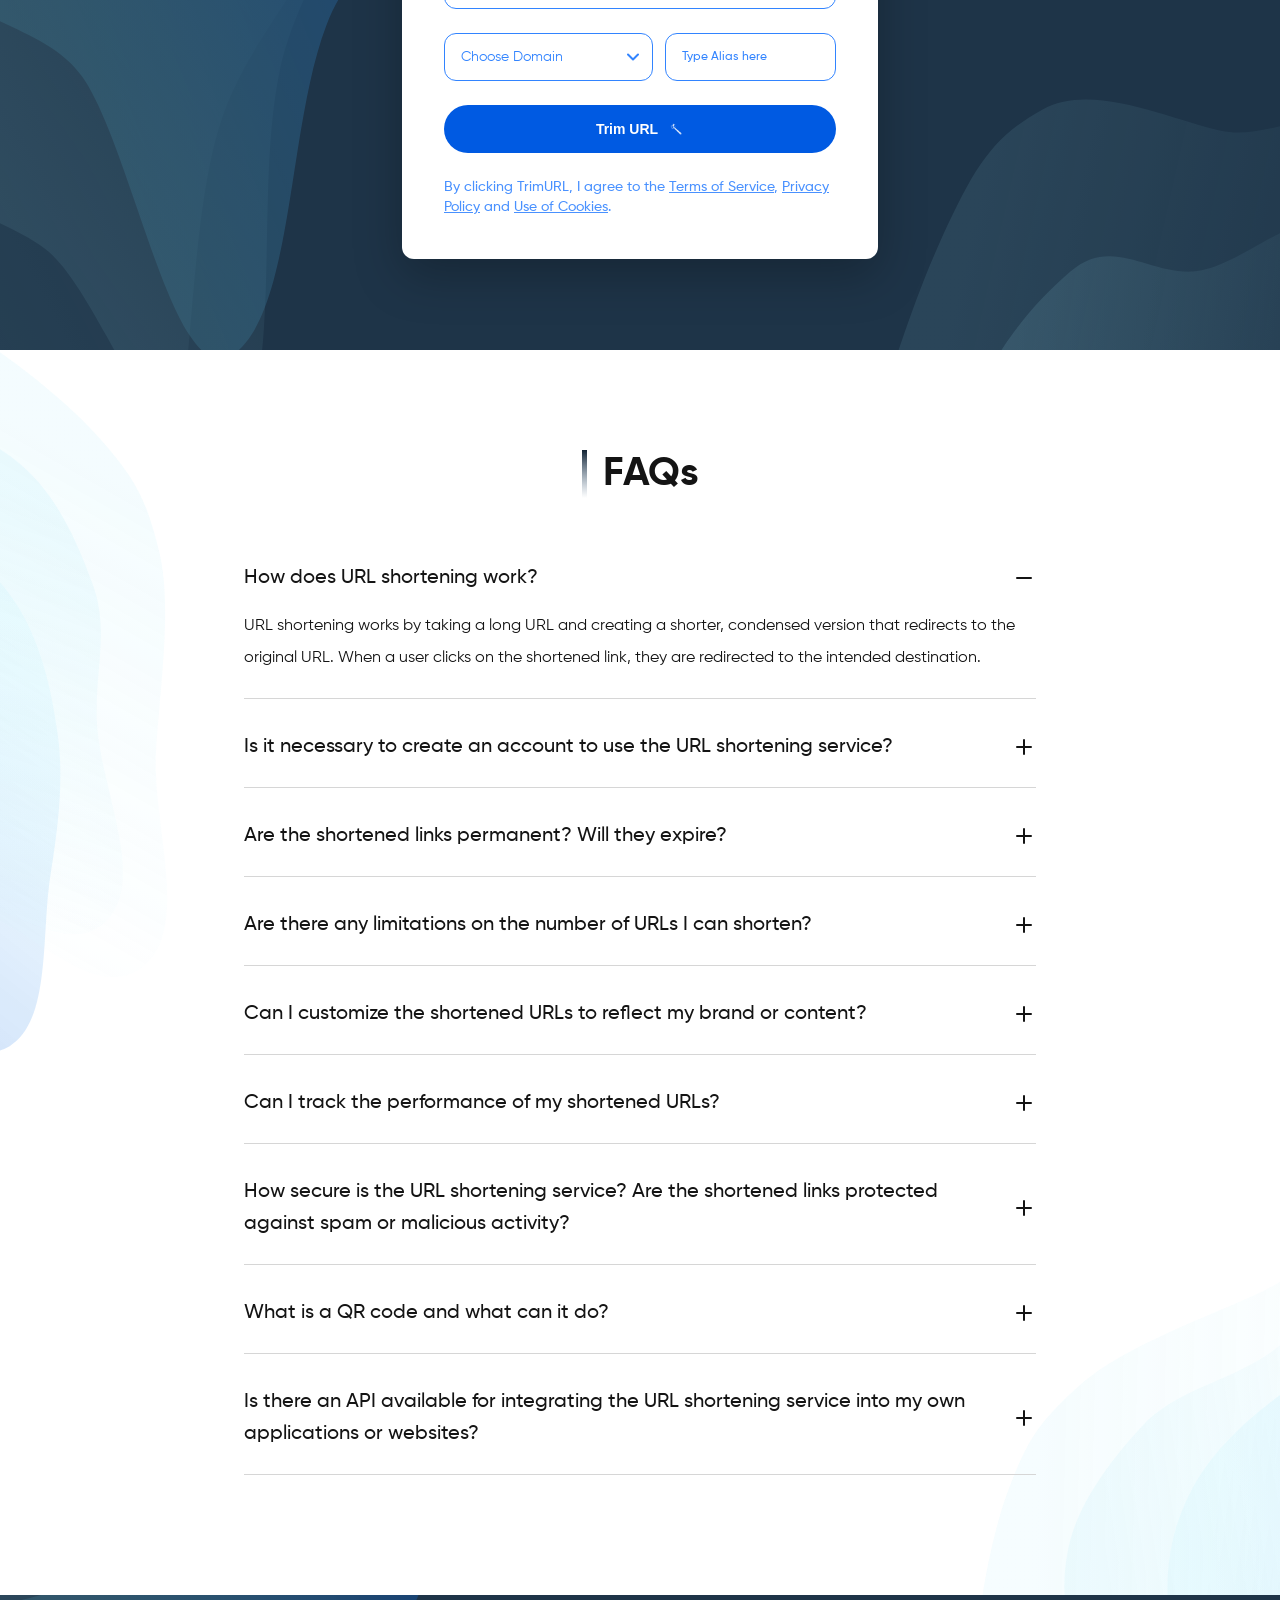
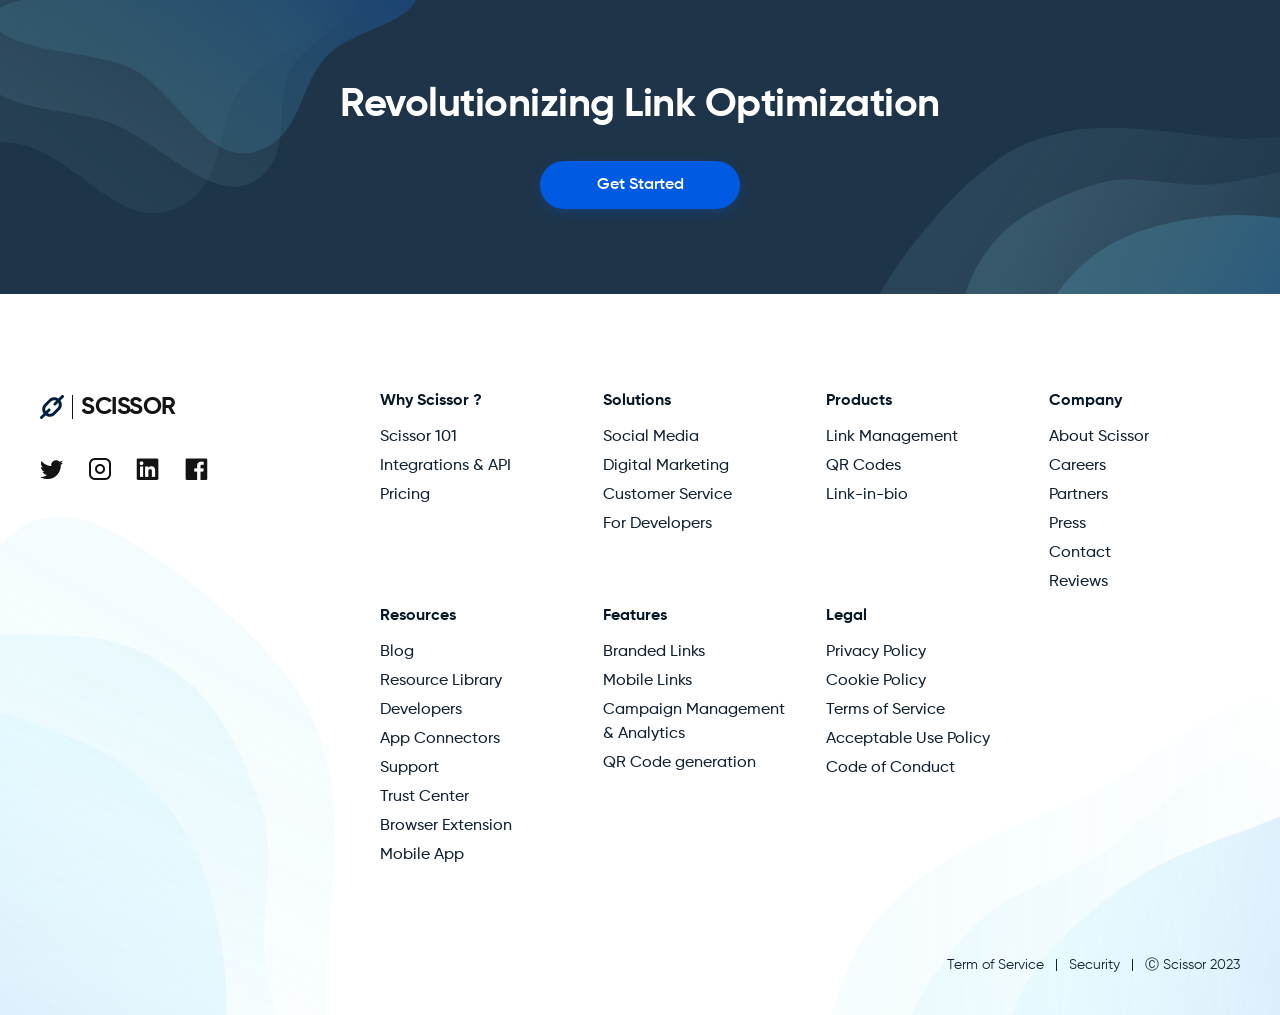
==== commit 35cbb433: "feat(hero): integrate Pedestal.svg ground base" ====
--- a/school_of_engineering/fullstack_Ai/monthTwo/Assessment/scissors-landing-page/index.html
+++ b/school_of_engineering/fullstack_Ai/monthTwo/Assessment/scissors-landing-page/index.html
@@ -80,9 +80,9 @@
                 </p>
             </div>
 
-            <!-- Pedestal / Shadow Base (Group 3 / Rectangle 9 & Ellipse 1) -->
+            <!-- Pedestal / Shadow Base (Group 3 in Figma) -->
             <div class="hero-pedestal">
-                <div class="pedestal-ellipse"></div>
+                <img src="assets/image/hero/Pedestal.svg" alt="" class="pedestal-img" aria-hidden="true">
             </div>
         </div>
     </section>
--- a/school_of_engineering/fullstack_Ai/monthTwo/Assessment/scissors-landing-page/style.css
+++ b/school_of_engineering/fullstack_Ai/monthTwo/Assessment/scissors-landing-page/style.css
@@ -367,25 +367,23 @@
 
 }
 
-/* Pedestal / Ground Shadow (Group 3 in Figma) */
+/* Pedestal / Ground Base (Group 3 in Figma) */
 .hero-pedestal {
     position: relative;
     width: 100%;
-    height: 120px;
-    margin-top: 40px;
+    margin-top: -36px;
     display: flex;
     justify-content: center;
     align-items: flex-end;
-    background: linear-gradient(180deg, rgba(255, 255, 255, 0) 0%, var(--neutral-gray-bg) 100%);
-}
-
-.pedestal-ellipse {
-    width: 956px;
-    max-width: 90%;
-    height: 49px;
-    background: linear-gradient(180deg, rgba(226, 233, 240, 0.7) 10.68%, rgba(220, 228, 235, 0.7) 44.01%, rgba(226, 233, 240, 0) 100%);
-    filter: drop-shadow(0px 8px 16px rgba(18, 36, 89, 0.2));
-    border-radius: 50%;
+    pointer-events: none;
+    z-index: 1;
+}
+
+.pedestal-img {
+    width: 100%;
+    max-width: 1440px;
+    height: auto;
+    display: block;
 }
 
 /* Possibilities Section */
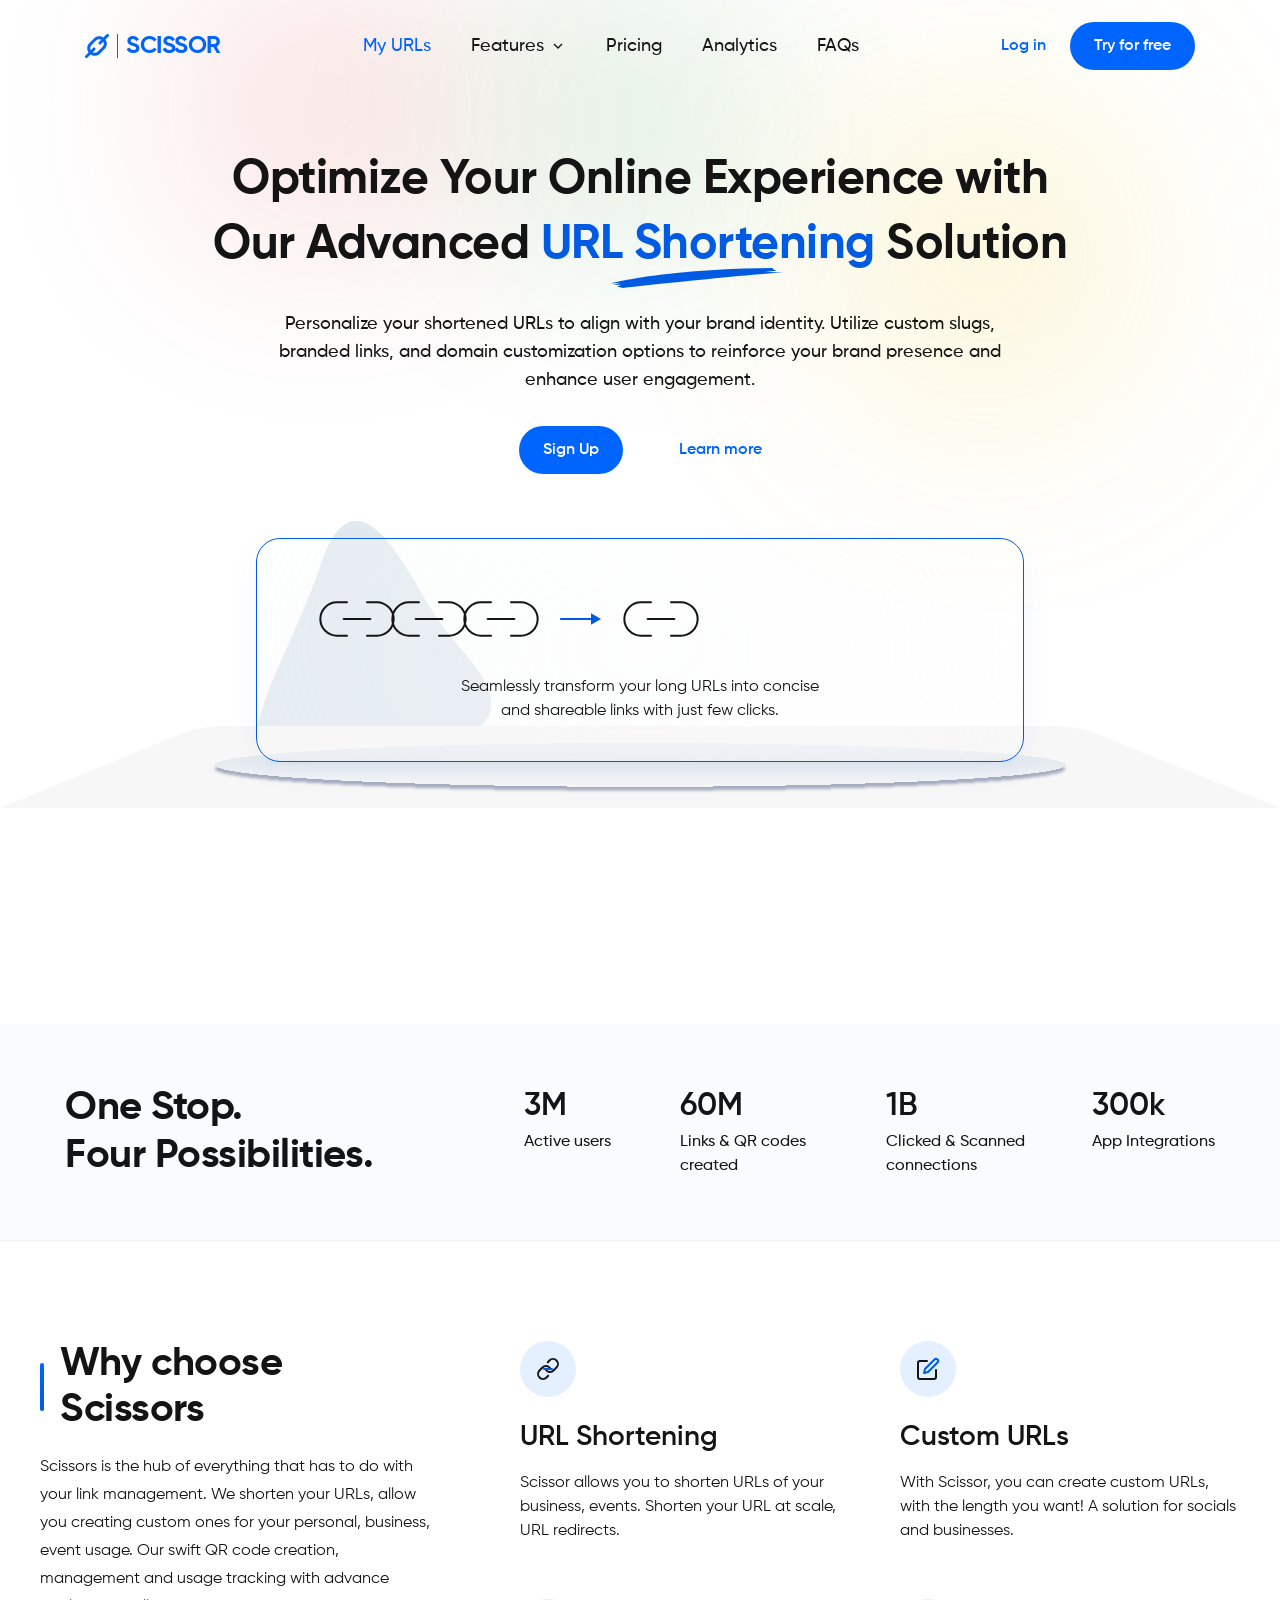
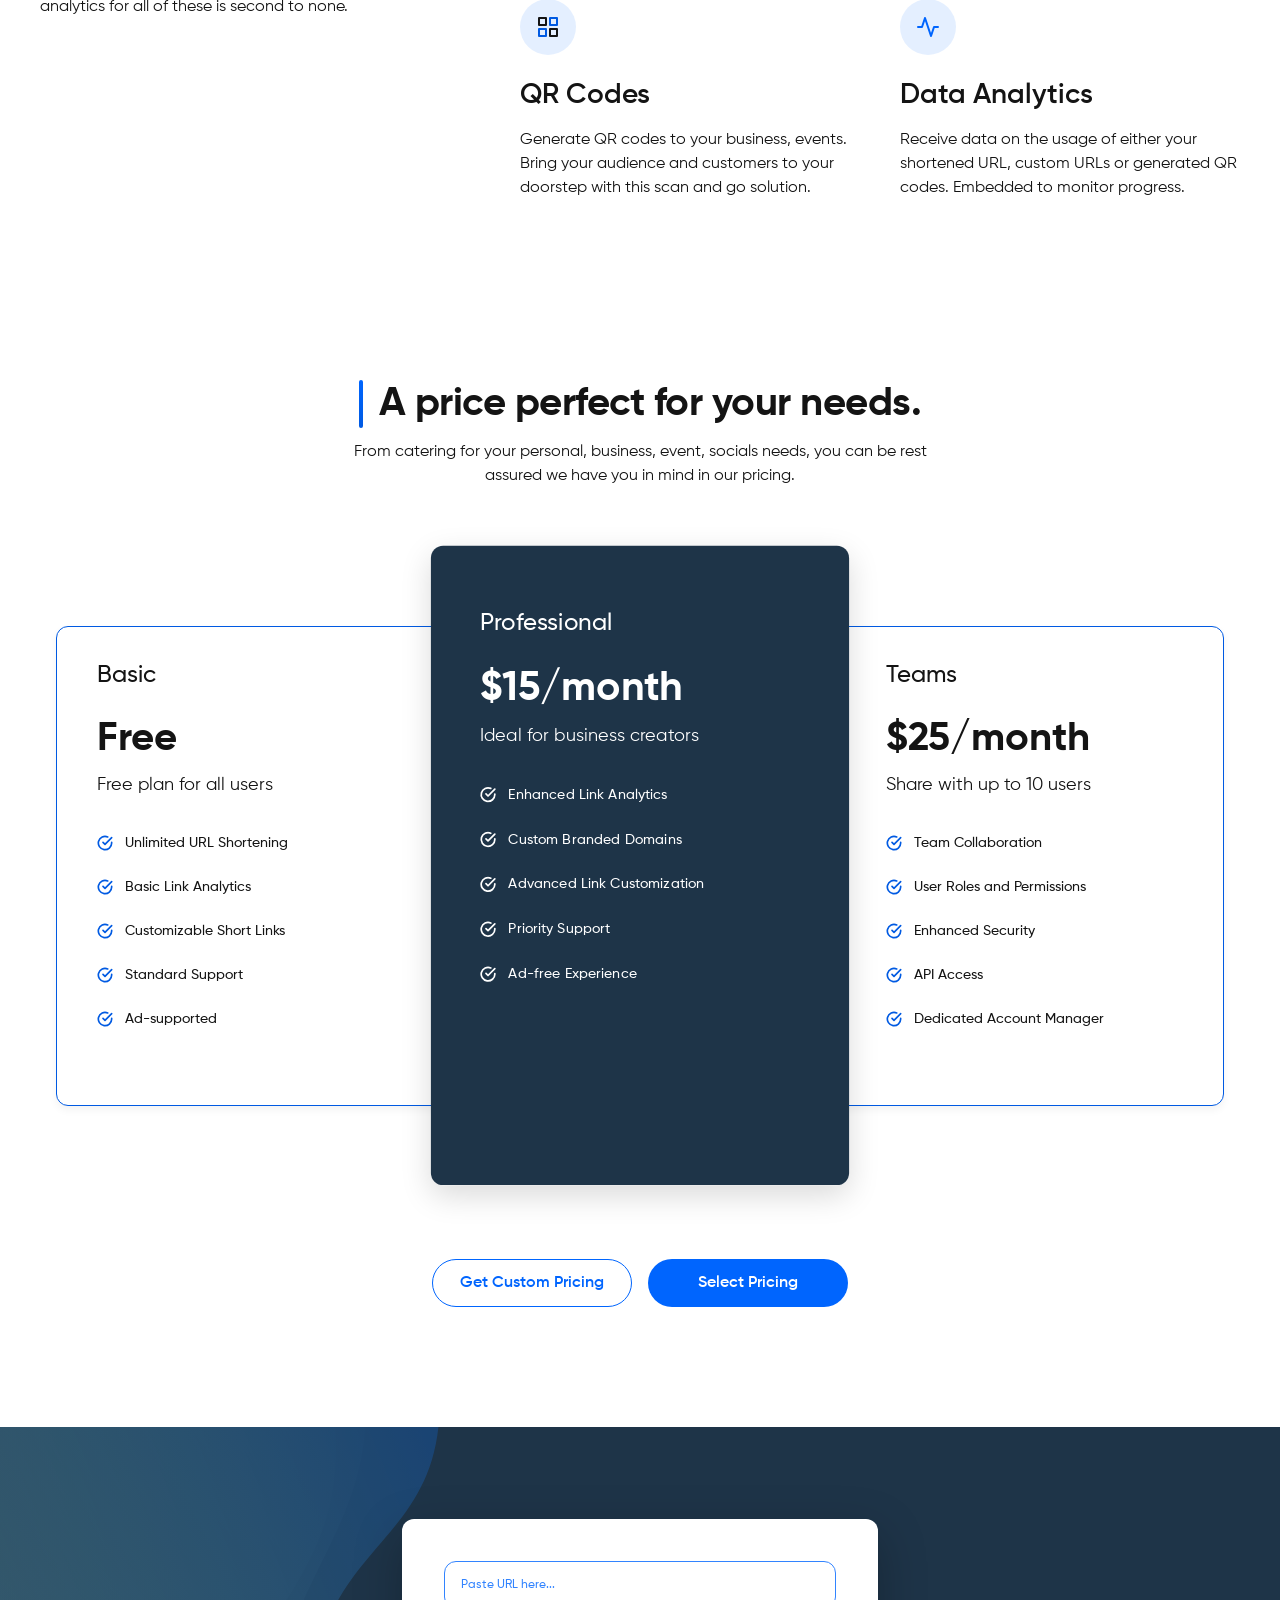
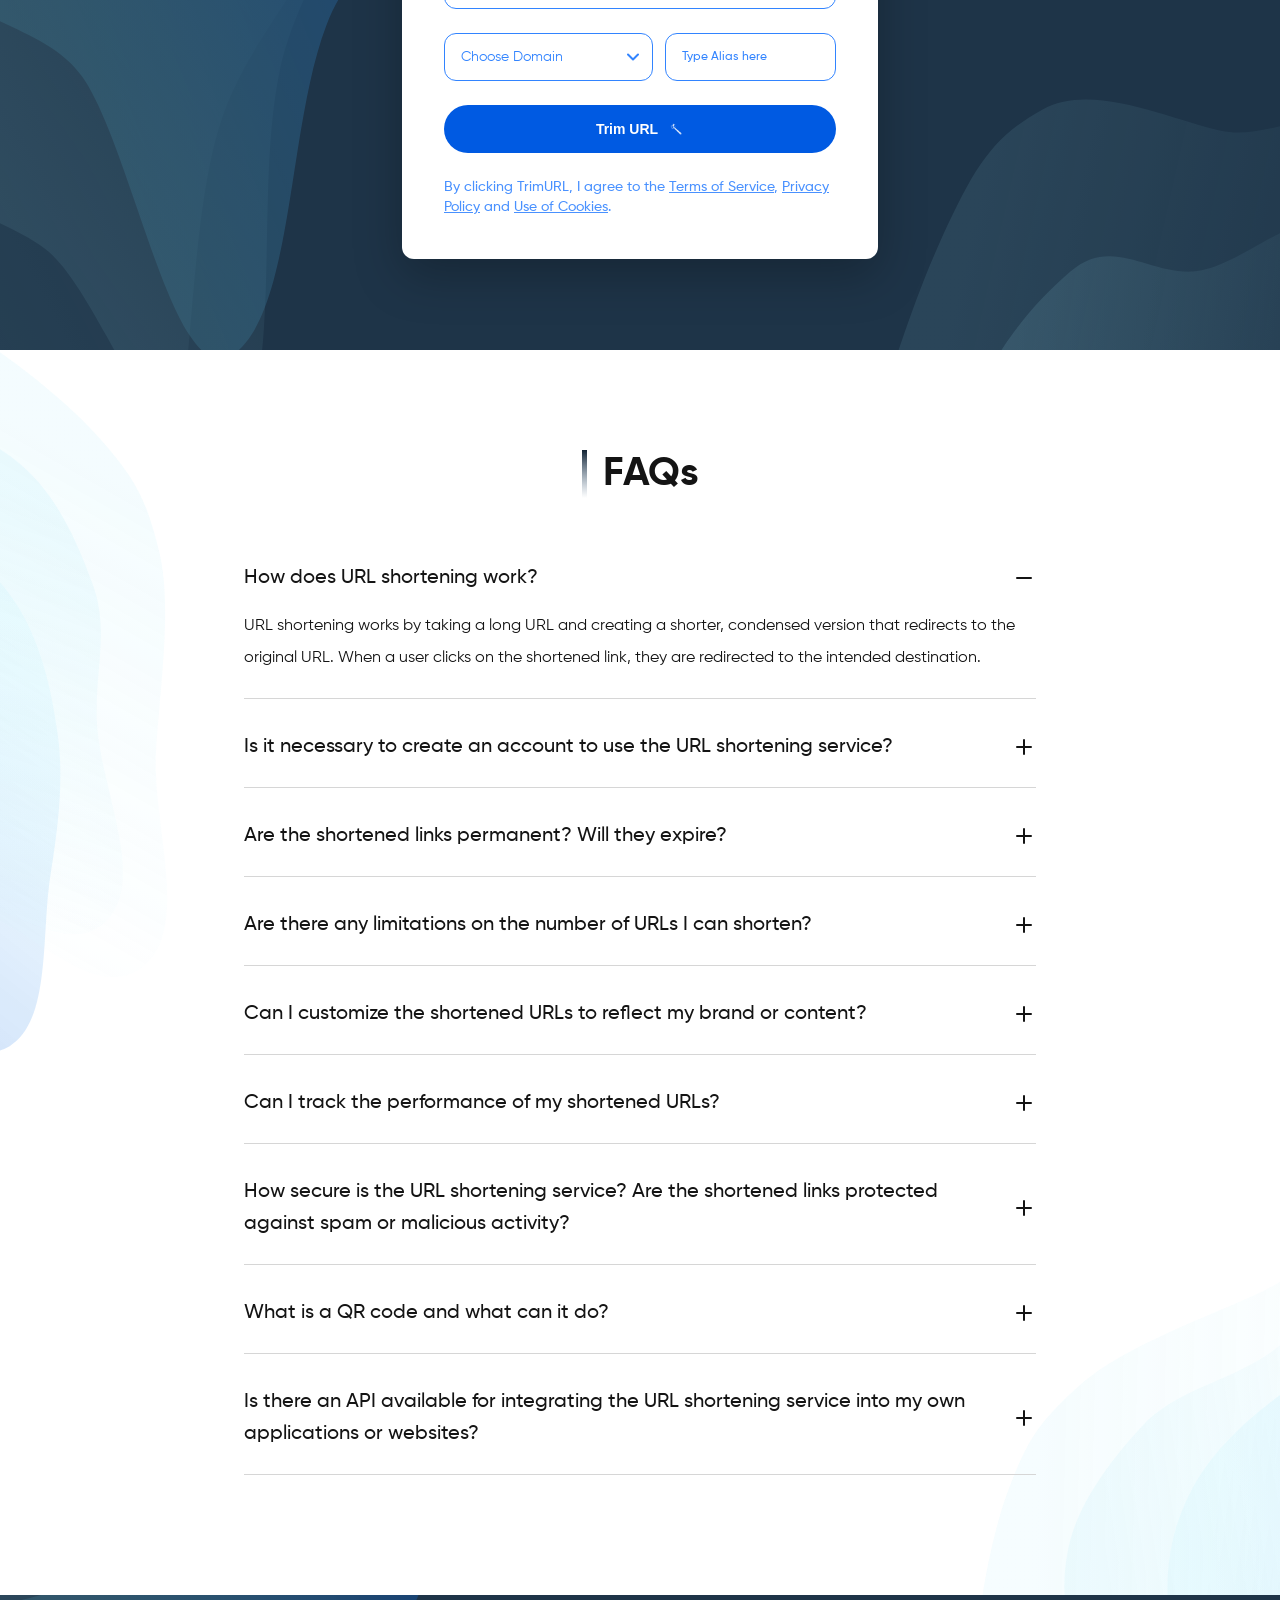
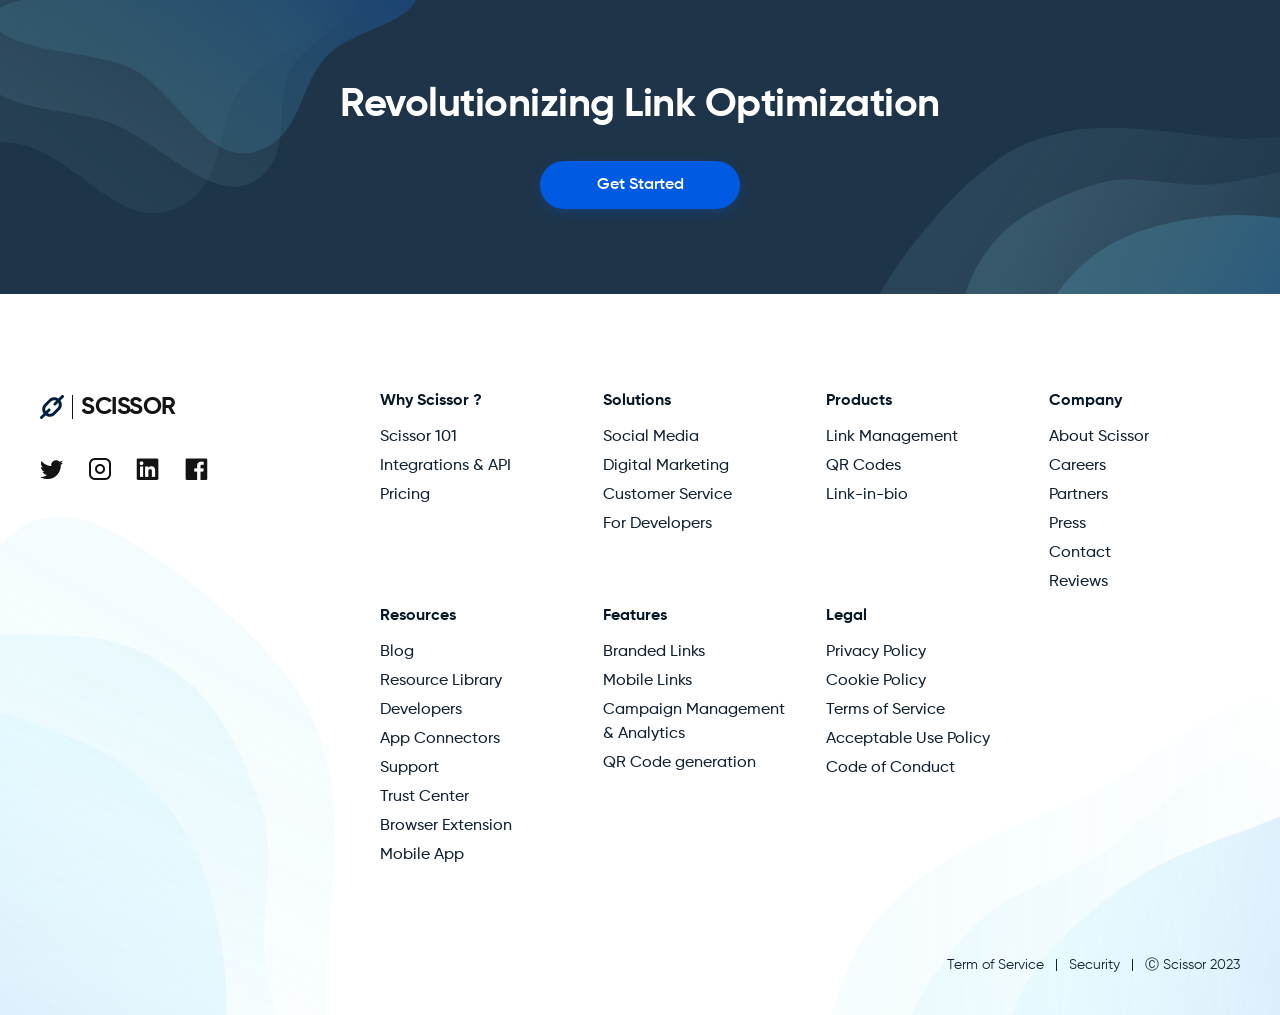
==== commit 98e4e1d4: "feat(hero): connect separate Rectangle.svg and Ellipse.svg to hero-pedestal" ====
--- a/school_of_engineering/fullstack_Ai/monthTwo/Assessment/scissors-landing-page/index.html
+++ b/school_of_engineering/fullstack_Ai/monthTwo/Assessment/scissors-landing-page/index.html
@@ -80,9 +80,10 @@
                 </p>
             </div>
 
-            <!-- Pedestal / Shadow Base (Group 3 in Figma) -->
+            <!-- Pedestal / Shadow Base (Group 3 / Rectangle 9 & Ellipse 1 in Figma) -->
             <div class="hero-pedestal">
-                <img src="assets/image/hero/Pedestal.svg" alt="" class="pedestal-img" aria-hidden="true">
+                <img src="assets/image/hero/Rectangle.svg" alt="" class="pedestal-rectangle" aria-hidden="true">
+                <img src="assets/image/hero/Ellipse.svg" alt="" class="pedestal-ellipse" aria-hidden="true">
             </div>
         </div>
     </section>
--- a/school_of_engineering/fullstack_Ai/monthTwo/Assessment/scissors-landing-page/style.css
+++ b/school_of_engineering/fullstack_Ai/monthTwo/Assessment/scissors-landing-page/style.css
@@ -367,7 +367,7 @@
 
 }
 
-/* Pedestal / Ground Base (Group 3 in Figma) */
+/* Pedestal / Ground Base (Group 3: Rectangle 9 & Ellipse 1 in Figma) */
 .hero-pedestal {
     position: relative;
     width: 100%;
@@ -379,10 +379,23 @@
     z-index: 1;
 }
 
-.pedestal-img {
+.pedestal-rectangle {
     width: 100%;
     max-width: 1440px;
     height: auto;
+    display: block;
+}
+
+.pedestal-ellipse {
+    position: absolute;
+    width: 67%;
+    max-width: 964px;
+    height: auto;
+    top: 21.5%;
+    left: 50%;
+    transform: translateX(-50%);
+    pointer-events: none;
+    z-index: 2;
     display: block;
 }
 
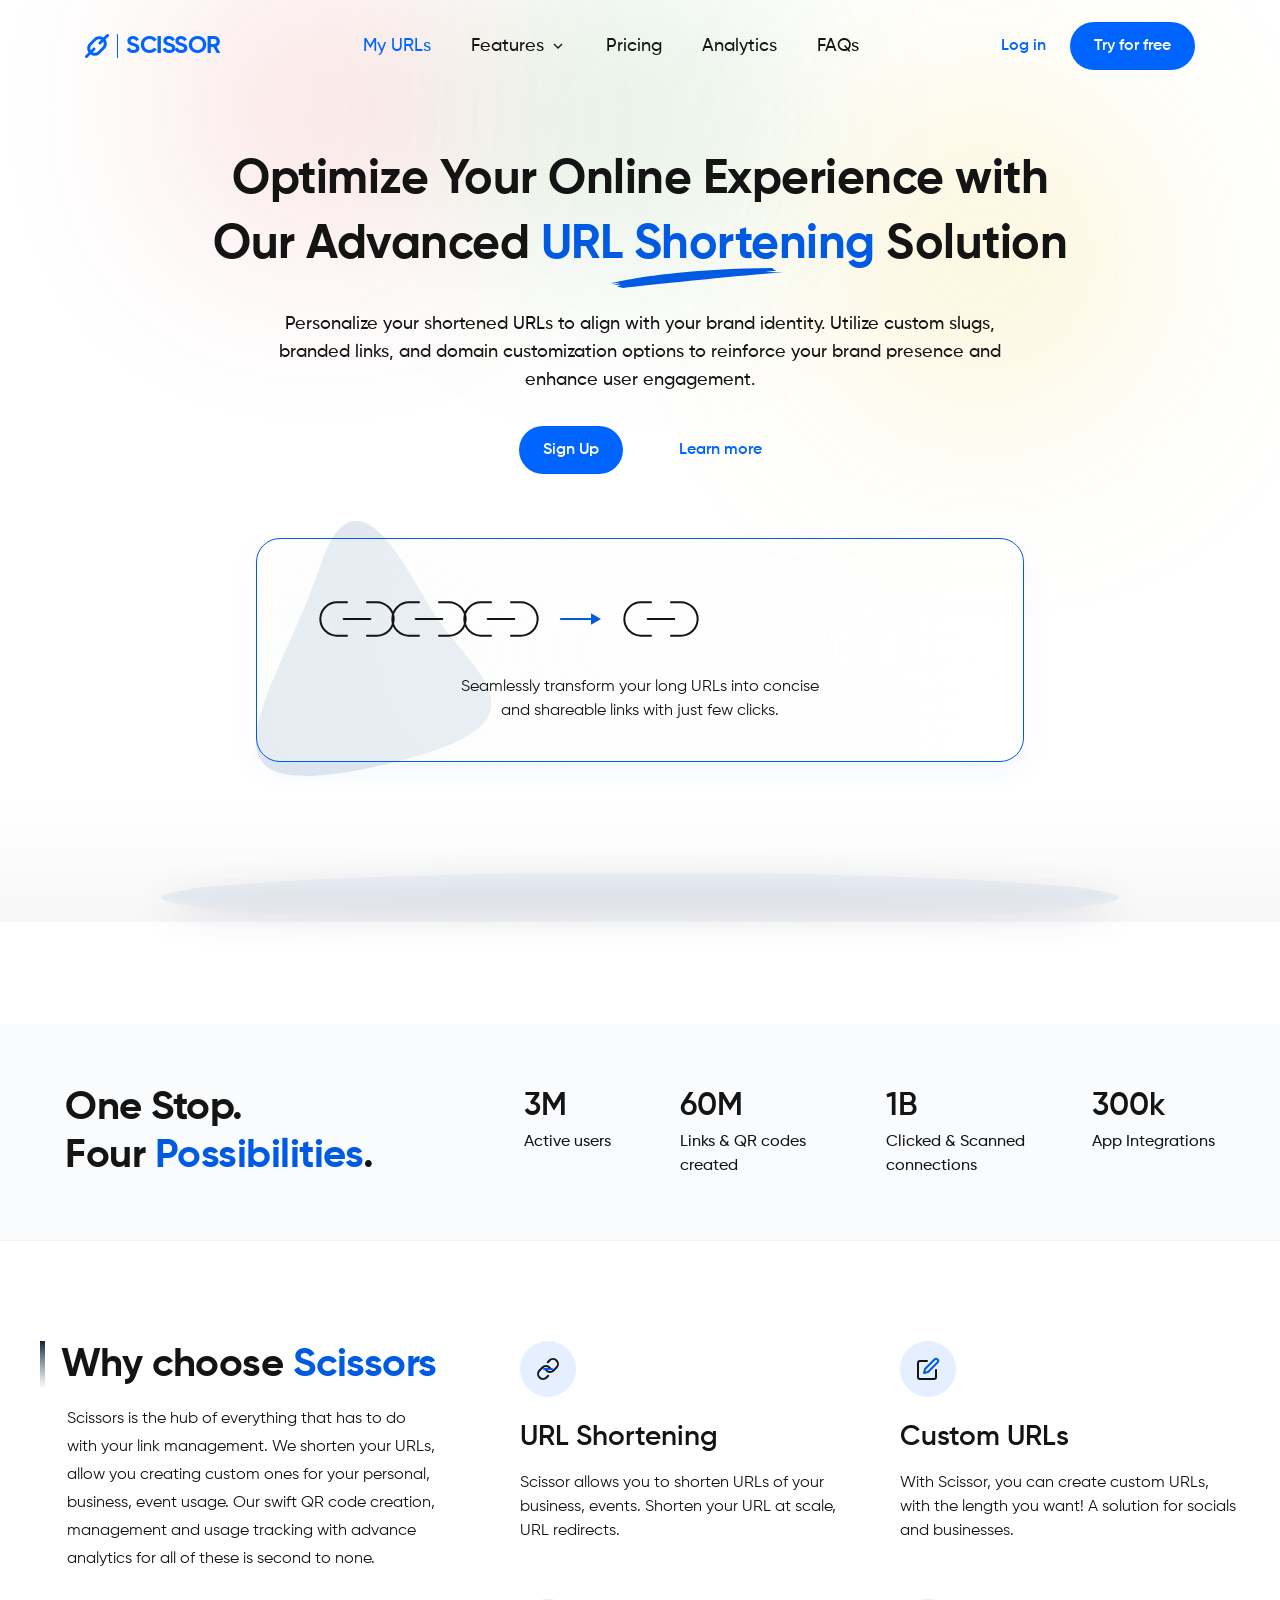
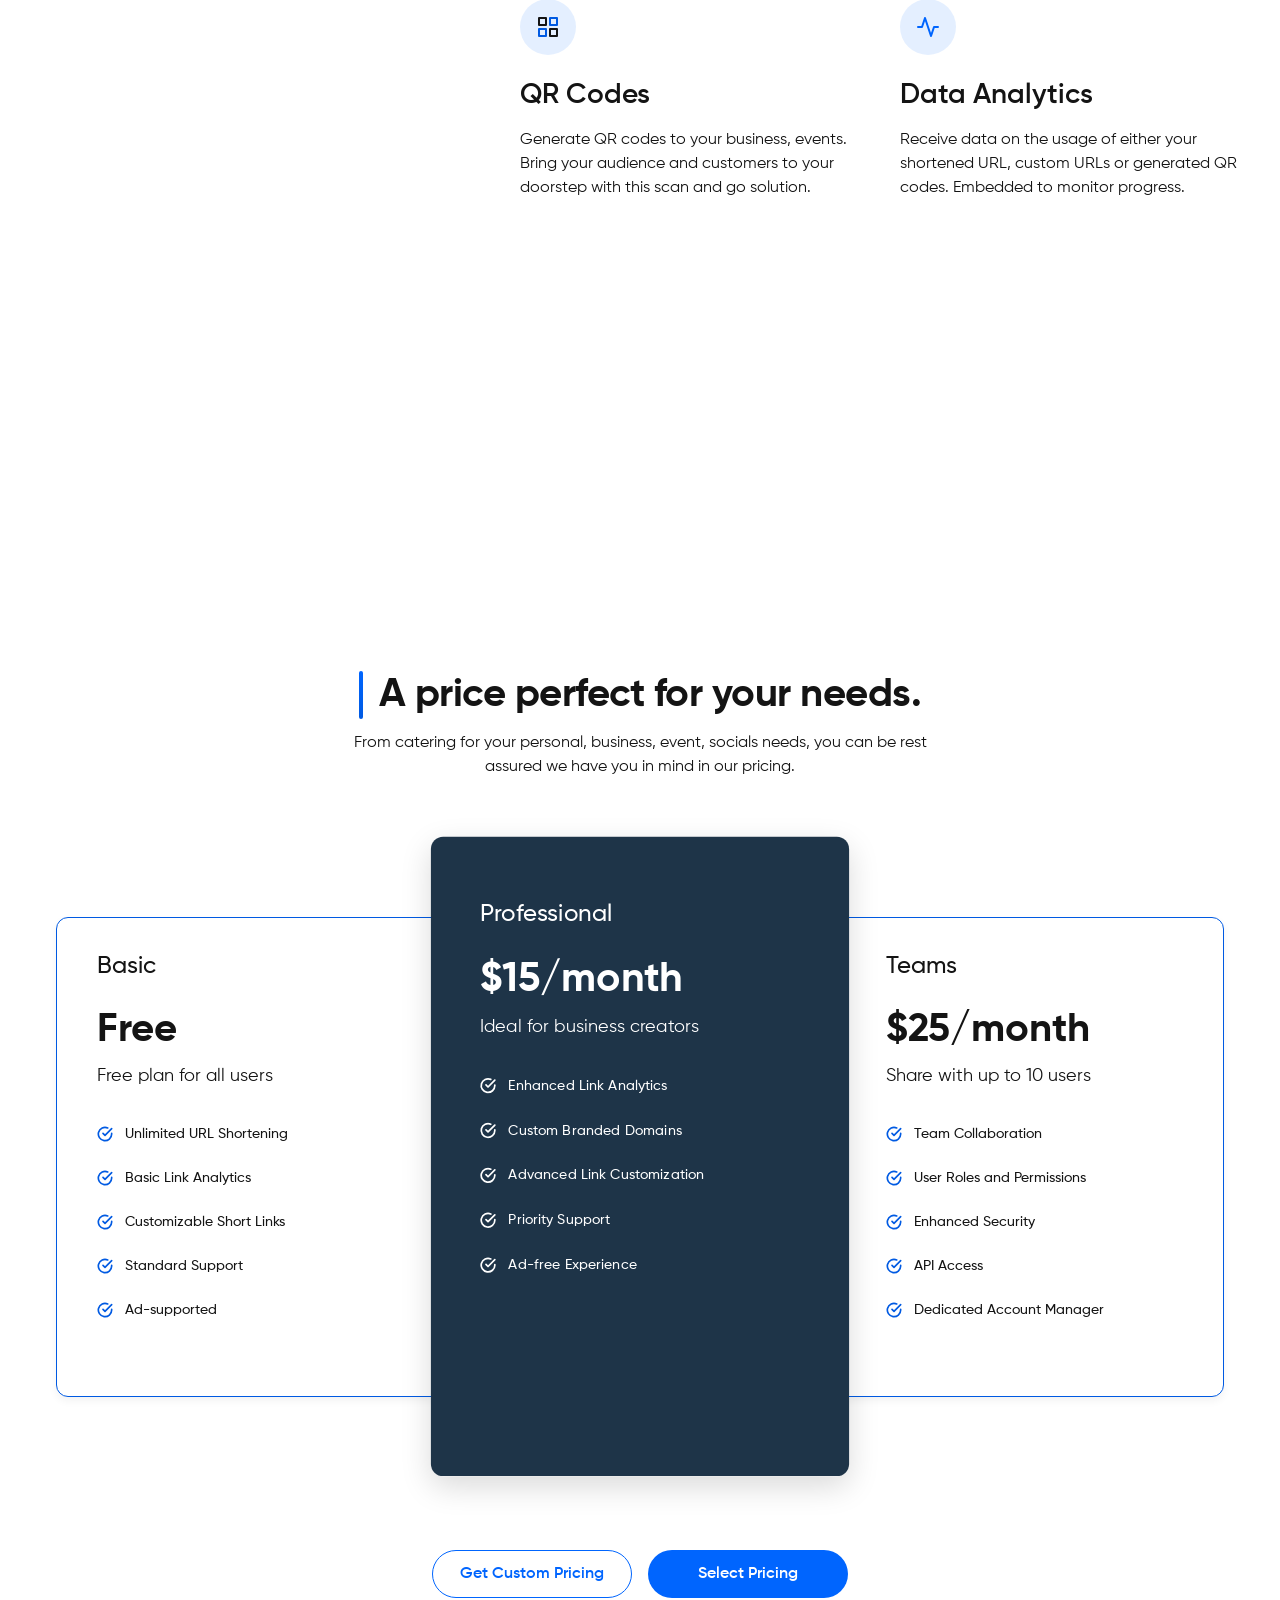
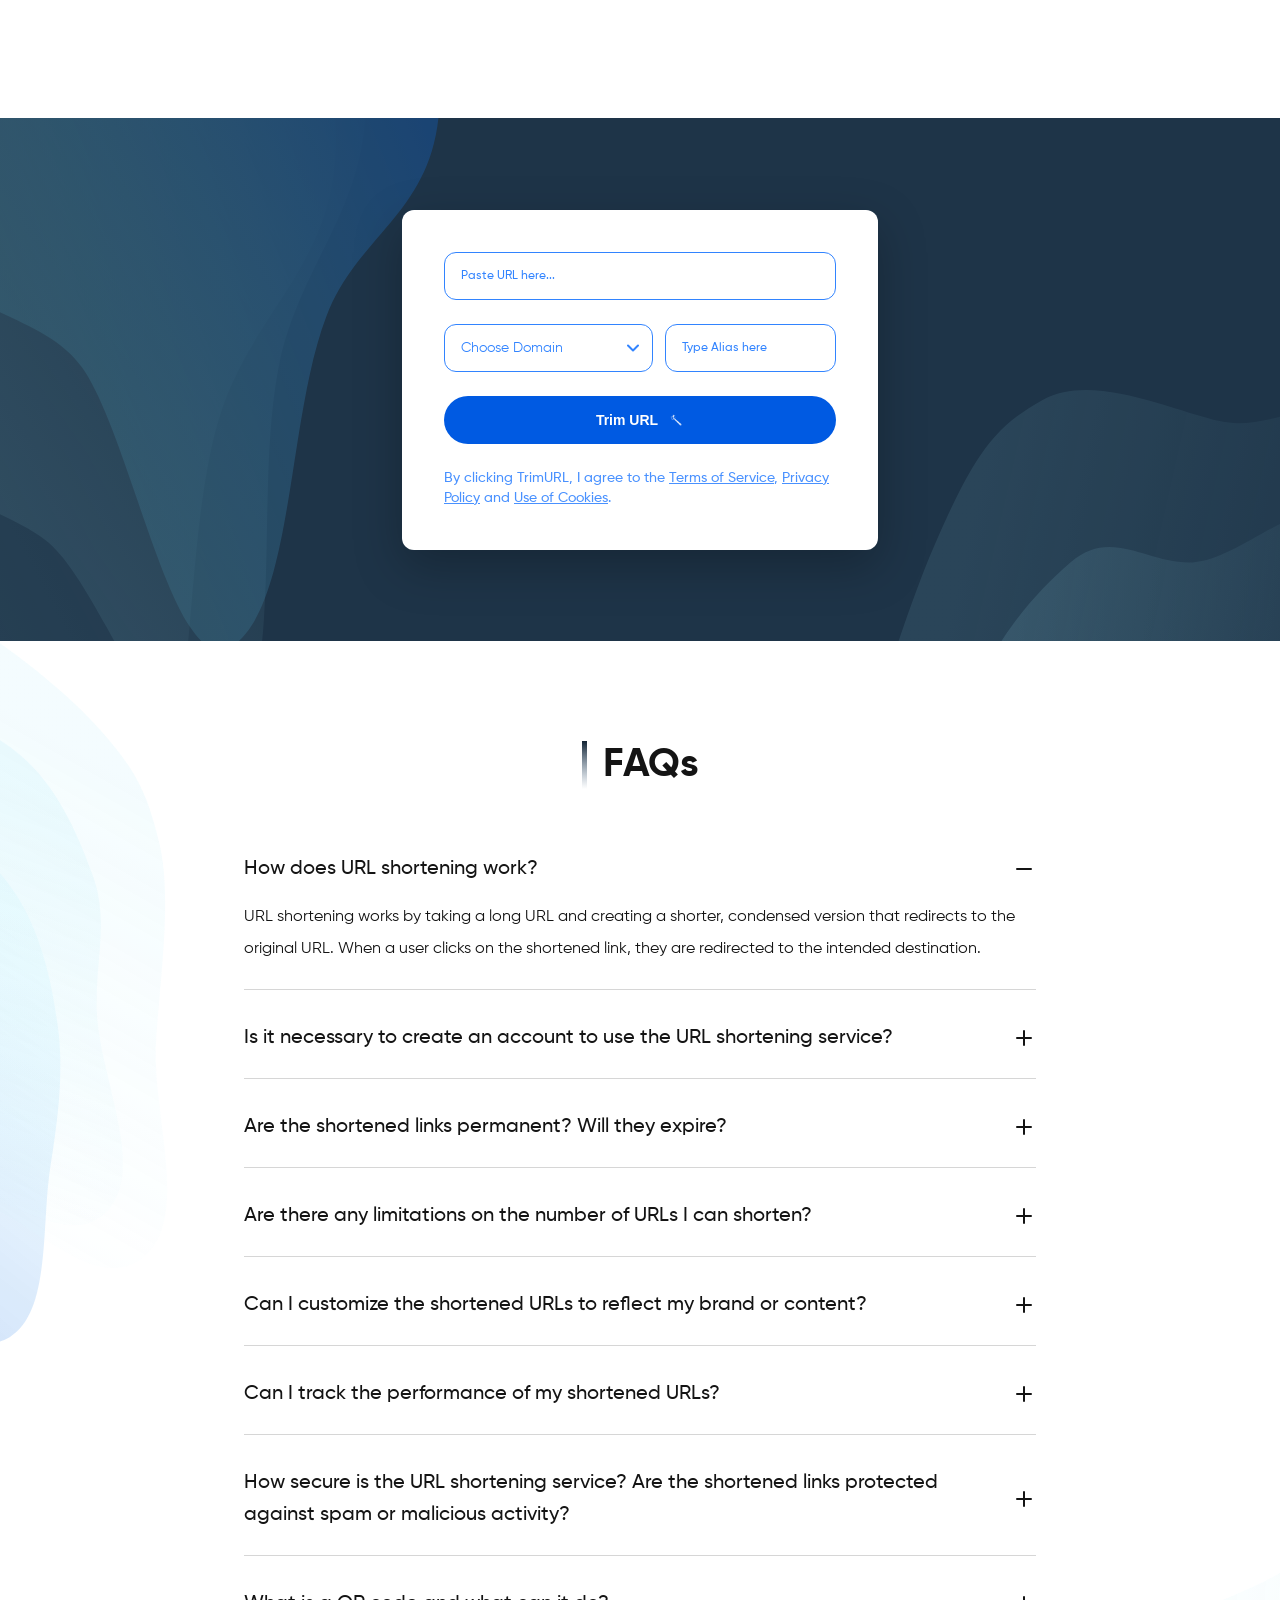
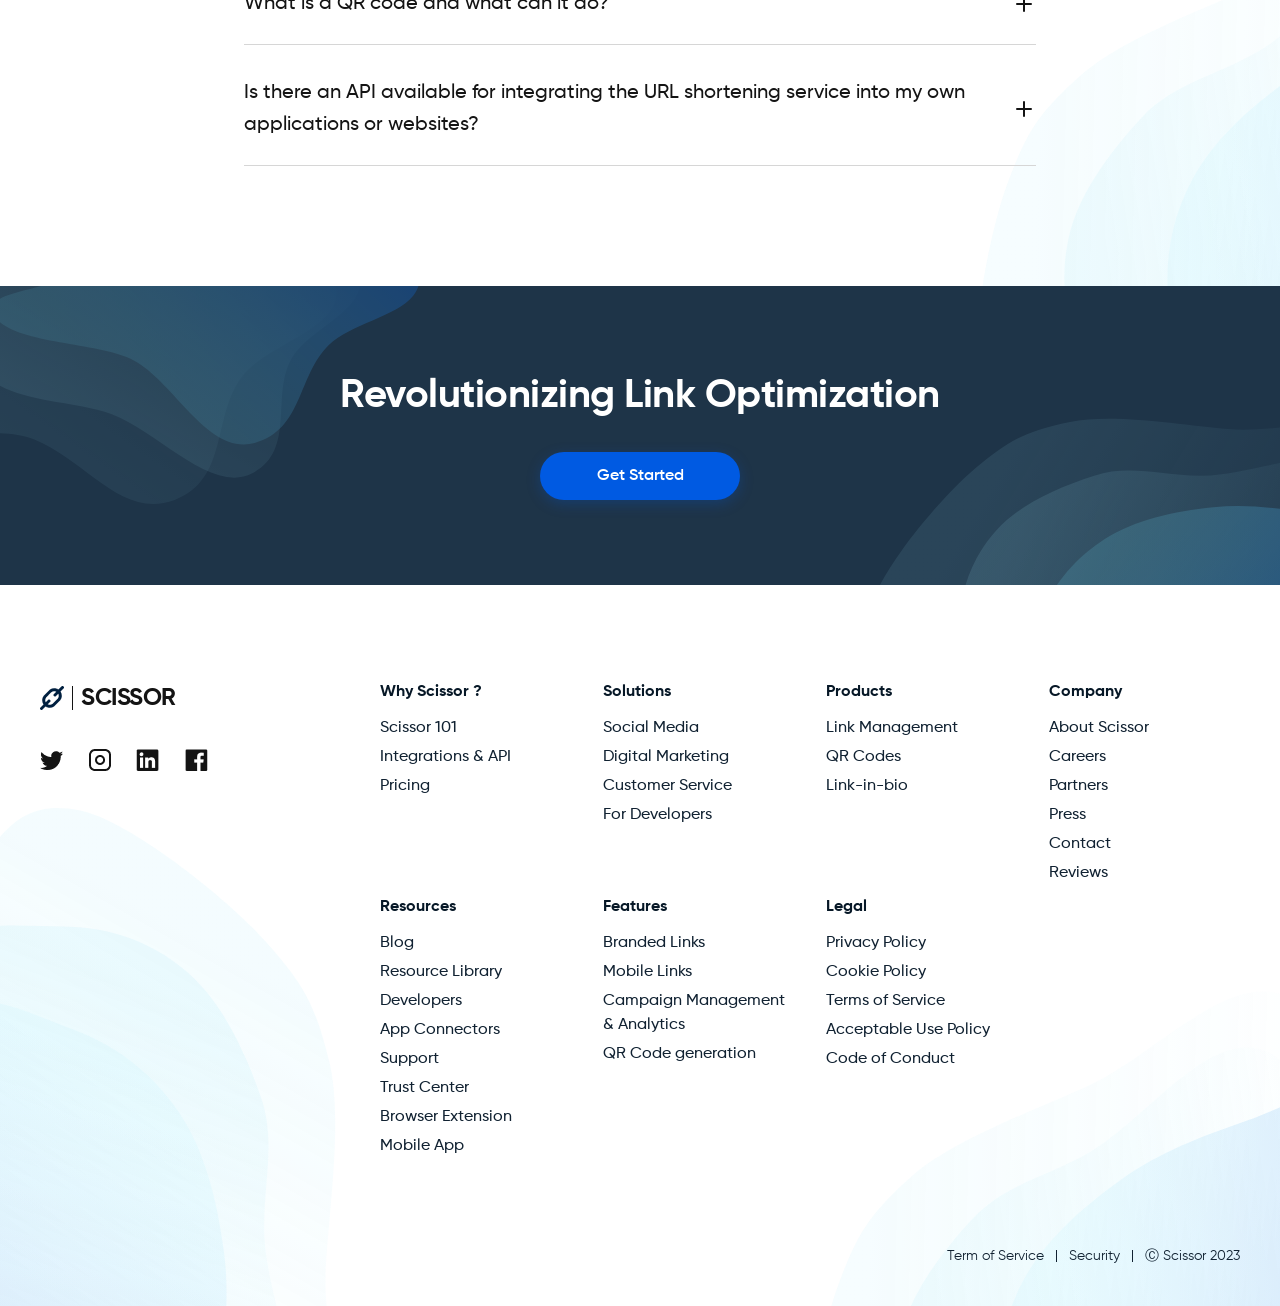
==== commit 79711d82: "style(stats): apply #005AE2 color to highlight-possibilities" ====
--- a/school_of_engineering/fullstack_Ai/monthTwo/Assessment/scissors-landing-page/index.html
+++ b/school_of_engineering/fullstack_Ai/monthTwo/Assessment/scissors-landing-page/index.html
@@ -80,10 +80,9 @@
                 </p>
             </div>
 
-            <!-- Pedestal / Shadow Base (Group 3 / Rectangle 9 & Ellipse 1 in Figma) -->
+            <!-- Pedestal / Shadow Base (Group 3 / Rectangle 9 & Ellipse 1) -->
             <div class="hero-pedestal">
-                <img src="assets/image/hero/Rectangle.svg" alt="" class="pedestal-rectangle" aria-hidden="true">
-                <img src="assets/image/hero/Ellipse.svg" alt="" class="pedestal-ellipse" aria-hidden="true">
+                <div class="pedestal-ellipse"></div>
             </div>
         </div>
     </section>
@@ -122,8 +121,8 @@
             <!-- Left Info Column -->
             <div class="why-intro">
                 <div class="why-title-wrapper">
-                    <div class="accent-line" aria-hidden="true"></div>
-                    <h2>Why choose <span class="highlight-scissor">Scissors</span></h2>
+                    <img src="assets/image/faq/line.svg" alt="" class="faq-accent-line" width="5" height="48" aria-hidden="true">
+                    <h2>Why choose <span class="highlight-possibilities">Scissors</span></h2>
                 </div>
                 <p class="why-description">
                     Scissors is the hub of everything that has to do with your link management. We shorten your URLs, allow you creating custom ones for your personal, business, event usage. Our swift QR code creation, management and usage tracking with advance analytics for all of these is second to none.
--- a/school_of_engineering/fullstack_Ai/monthTwo/Assessment/scissors-landing-page/style.css
+++ b/school_of_engineering/fullstack_Ai/monthTwo/Assessment/scissors-landing-page/style.css
@@ -367,36 +367,25 @@
 
 }
 
-/* Pedestal / Ground Base (Group 3: Rectangle 9 & Ellipse 1 in Figma) */
+/* Pedestal / Ground Shadow (Group 3 in Figma) */
 .hero-pedestal {
     position: relative;
     width: 100%;
-    margin-top: -36px;
+    height: 120px;
+    margin-top: 40px;
     display: flex;
     justify-content: center;
     align-items: flex-end;
-    pointer-events: none;
-    z-index: 1;
-}
-
-.pedestal-rectangle {
-    width: 100%;
-    max-width: 1440px;
-    height: auto;
-    display: block;
+    background: linear-gradient(180deg, rgba(255, 255, 255, 0) 0%, var(--neutral-gray-bg) 100%);
 }
 
 .pedestal-ellipse {
-    position: absolute;
-    width: 67%;
-    max-width: 964px;
-    height: auto;
-    top: 21.5%;
-    left: 50%;
-    transform: translateX(-50%);
-    pointer-events: none;
-    z-index: 2;
-    display: block;
+    width: 956px;
+    max-width: 90%;
+    height: 49px;
+    background: linear-gradient(180deg, rgba(226, 233, 240, 0.7) 10.68%, rgba(220, 228, 235, 0.7) 44.01%, rgba(226, 233, 240, 0) 100%);
+    filter: drop-shadow(0px 8px 16px rgba(18, 36, 89, 0.2));
+    border-radius: 50%;
 }
 
 /* Possibilities Section */
@@ -407,6 +396,10 @@
     display: flex;
     justify-content: center;
     border-bottom: 1px solid rgba(0, 0, 0, 0.03);
+}
+
+.highlight-possibilities{
+    color: #005AE2;
 }
 
 .stats-container {
@@ -457,6 +450,7 @@
 /* Why Choose Scissors Section */
 .why-section {
     width: 100%;
+    height: 950px;
     background-color: var(--neutral-white);
     padding: 100px 24px;
     display: flex;
@@ -466,6 +460,7 @@
 .why-container {
     width: 100%;
     max-width: 1200px;
+    height: 650px;
     display: flex;
     justify-content: space-between;
     align-items: flex-start;
@@ -474,10 +469,11 @@
 
 /* Left Column */
 .why-intro {
-    max-width: 390px;
-    display: flex;
-    flex-direction: column;
-    gap: 20px;
+    max-width: 398.1px;
+    height: 48px;
+    display: flex;
+    flex-direction: column;
+    gap: 16px;
     position: sticky;
     top: 40px;
 }
@@ -508,6 +504,9 @@
     font-size: 16px;
     font-weight: 400;
     line-height: 28px;
+    width: 370px;
+    height: 192px;
+    margin-left: auto;
     color: var(--text-main);
 }
 
